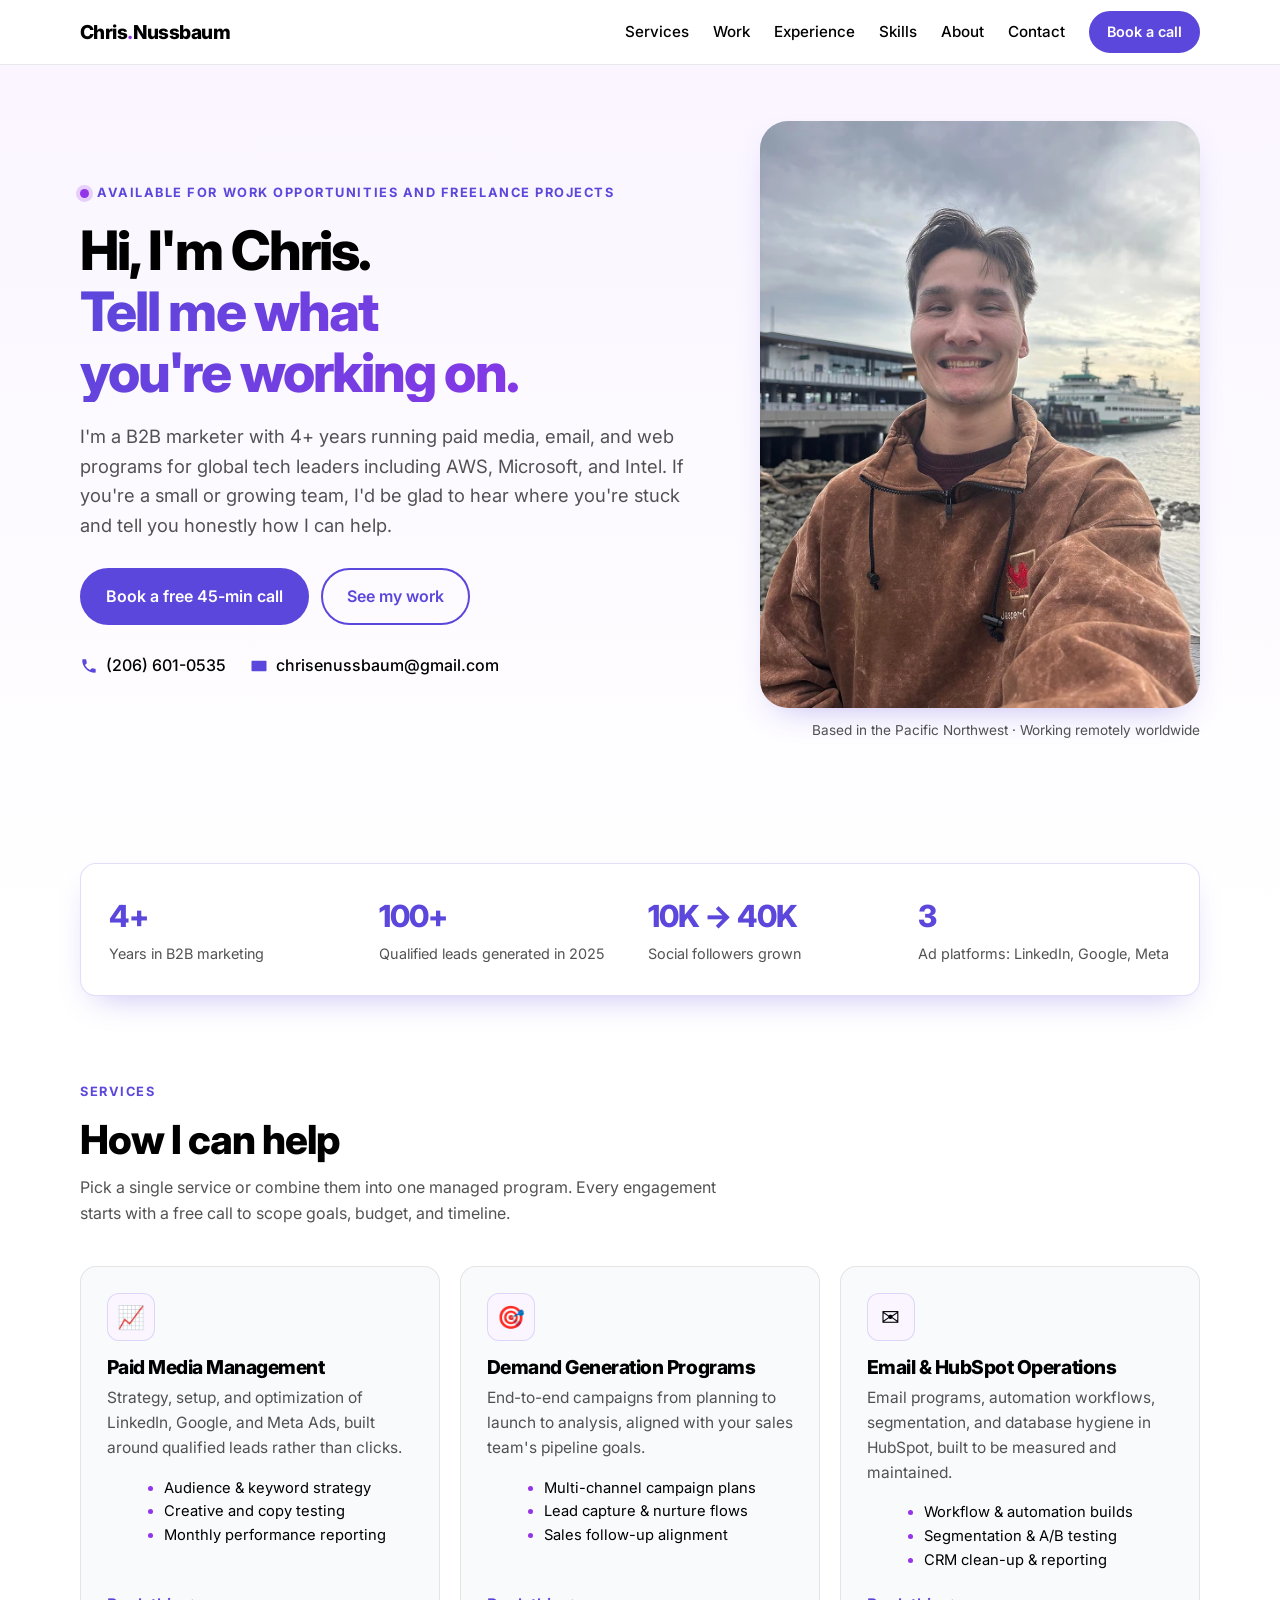
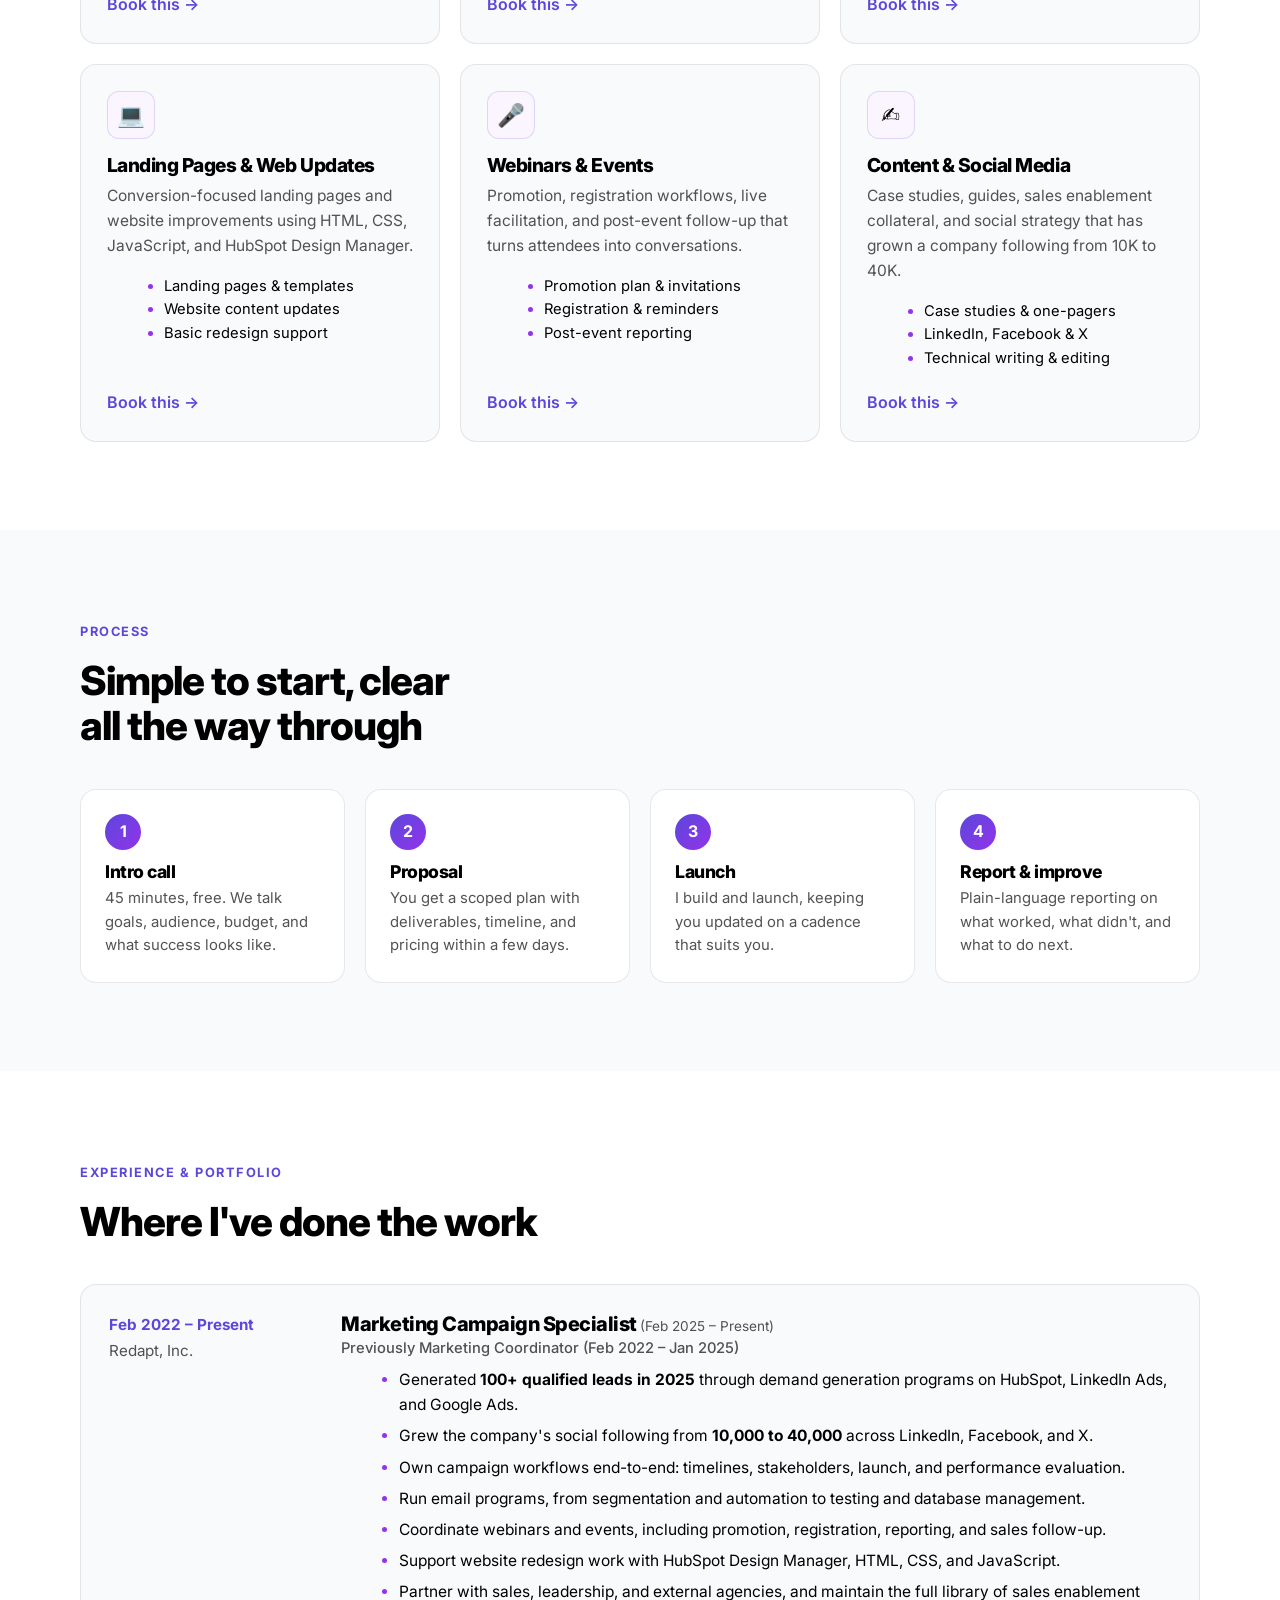
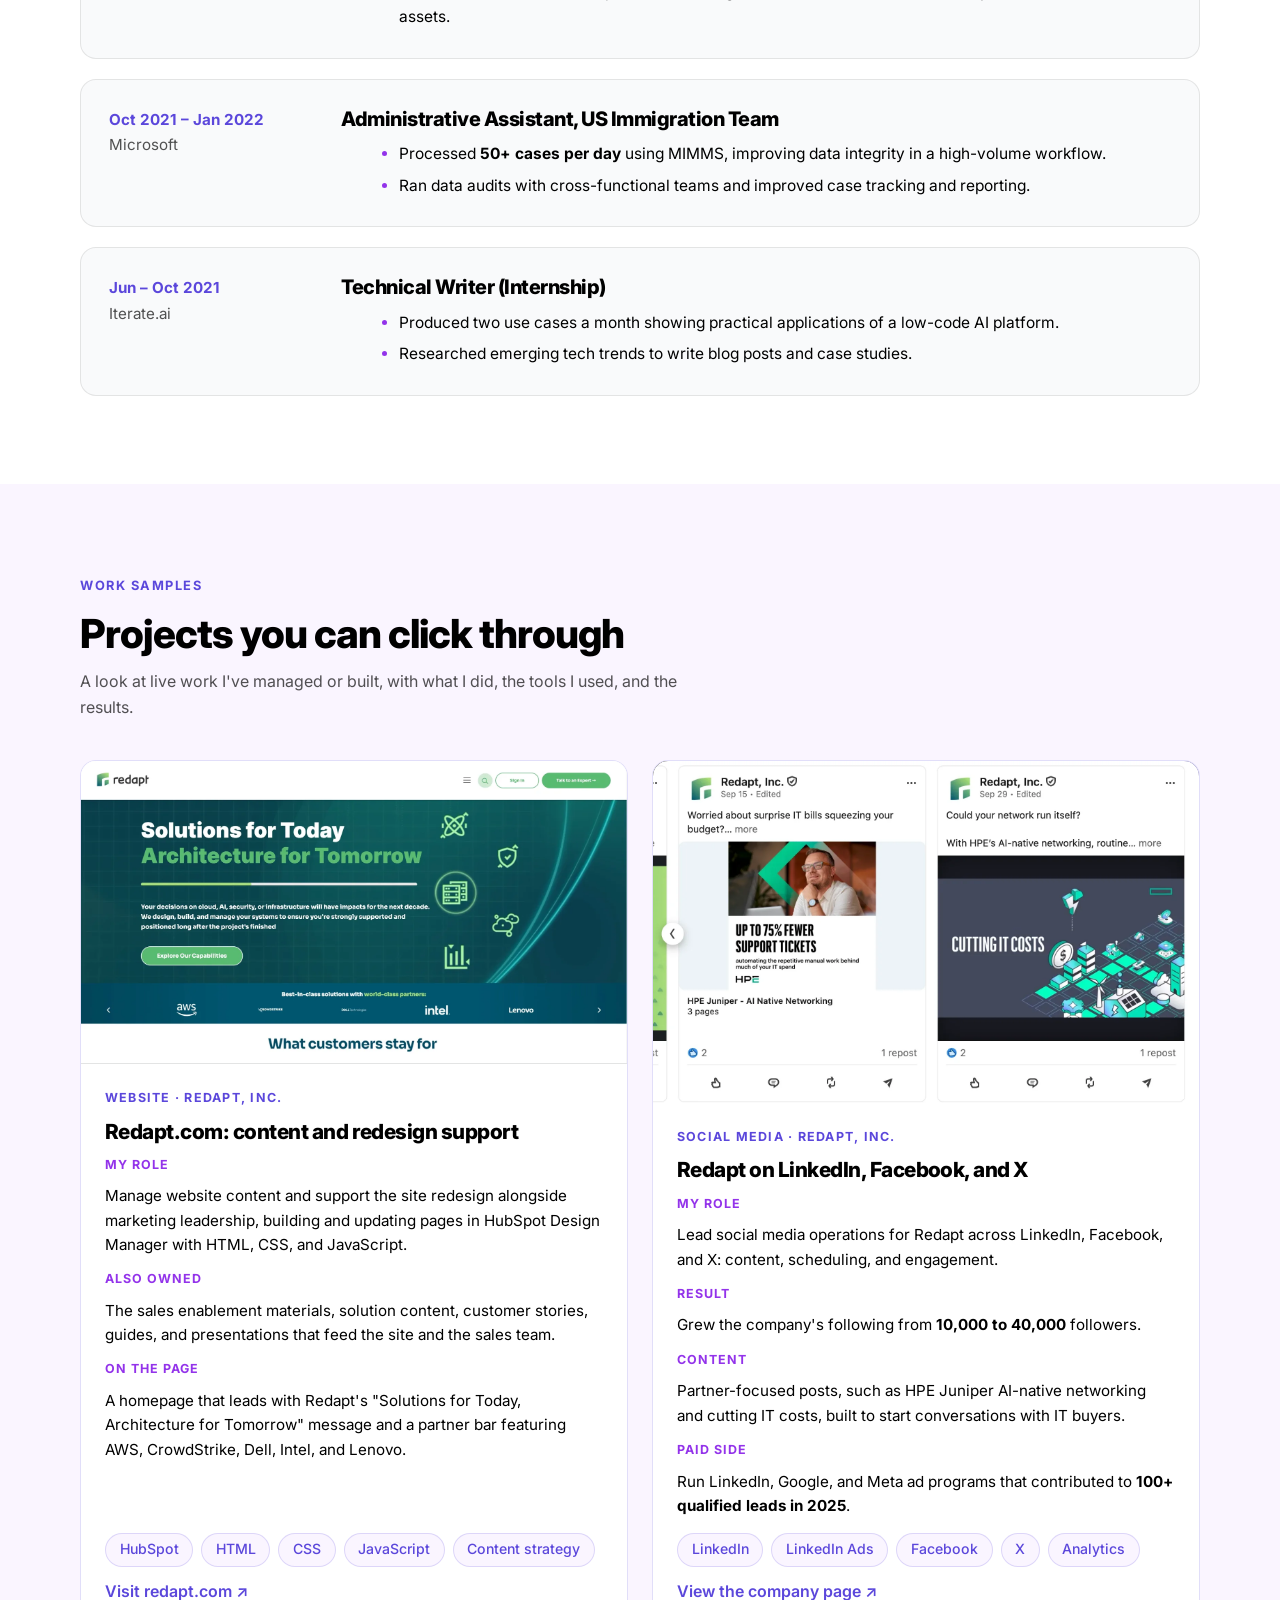
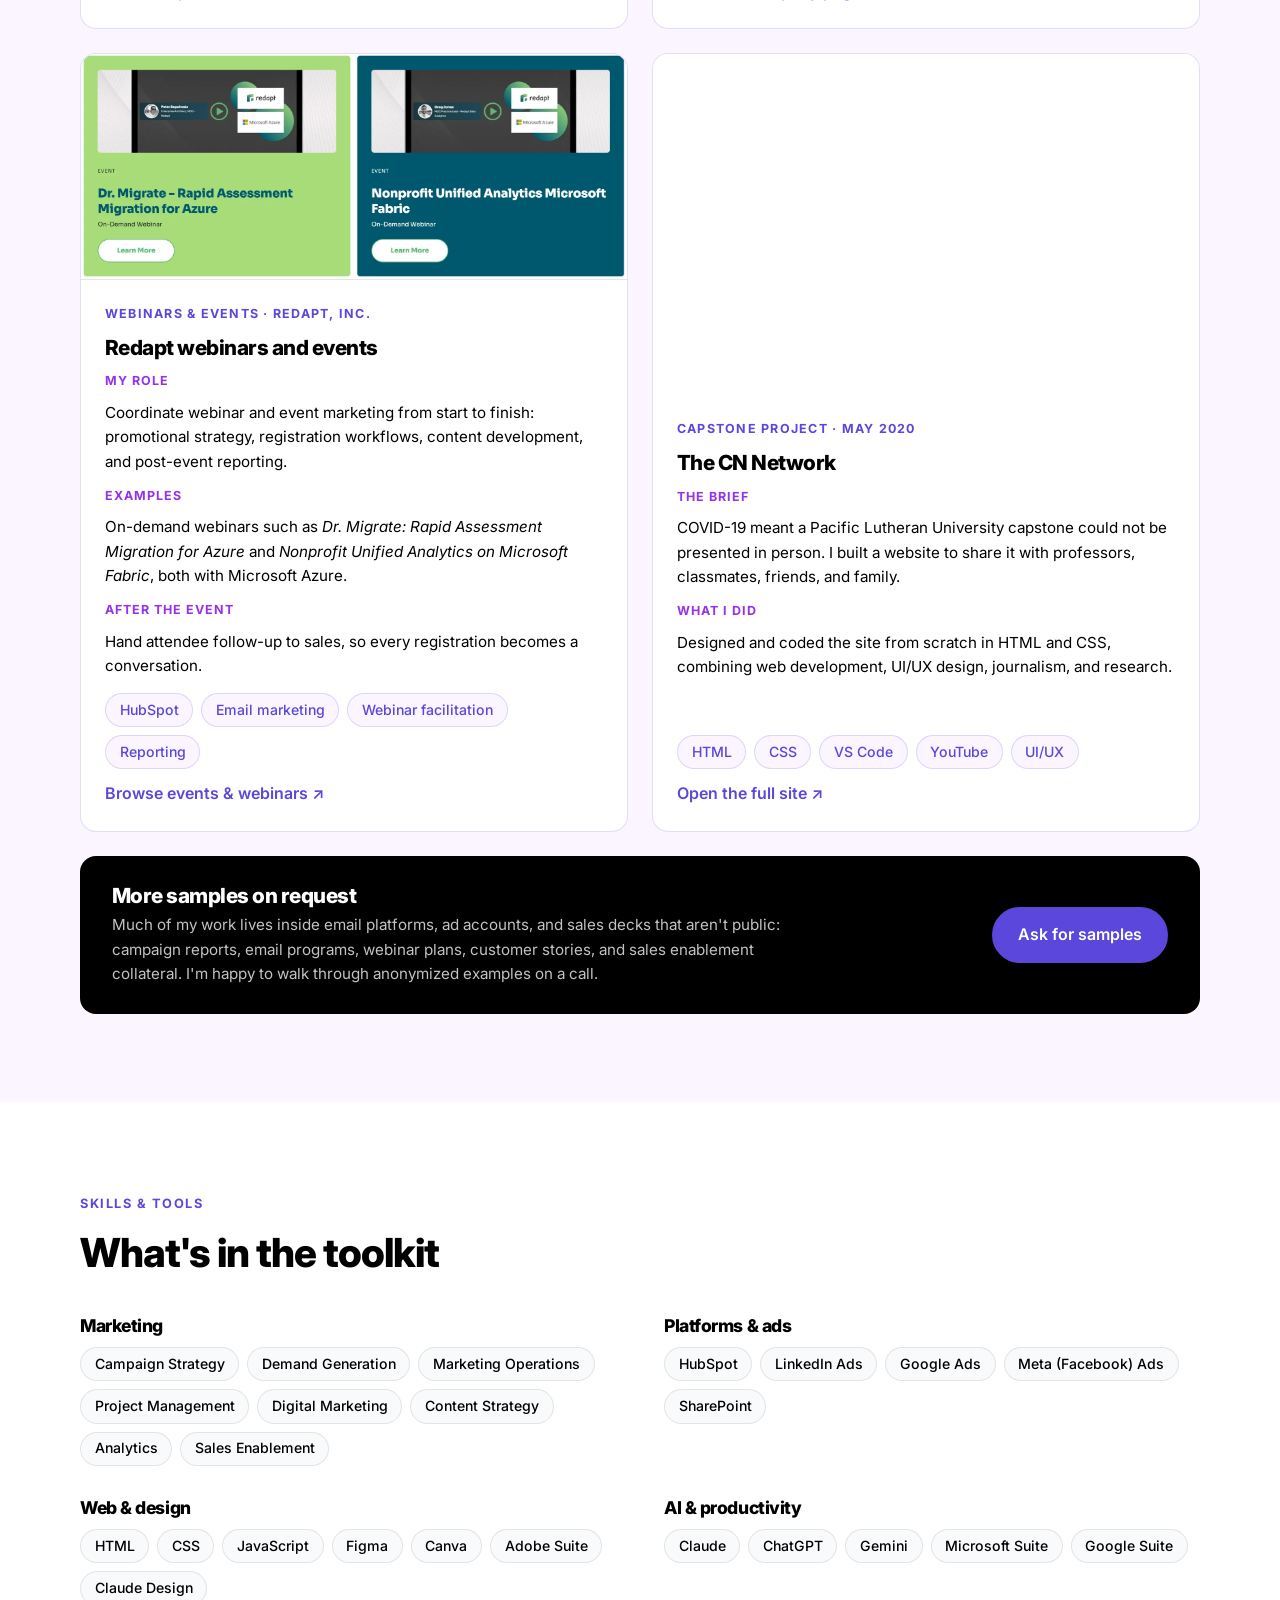
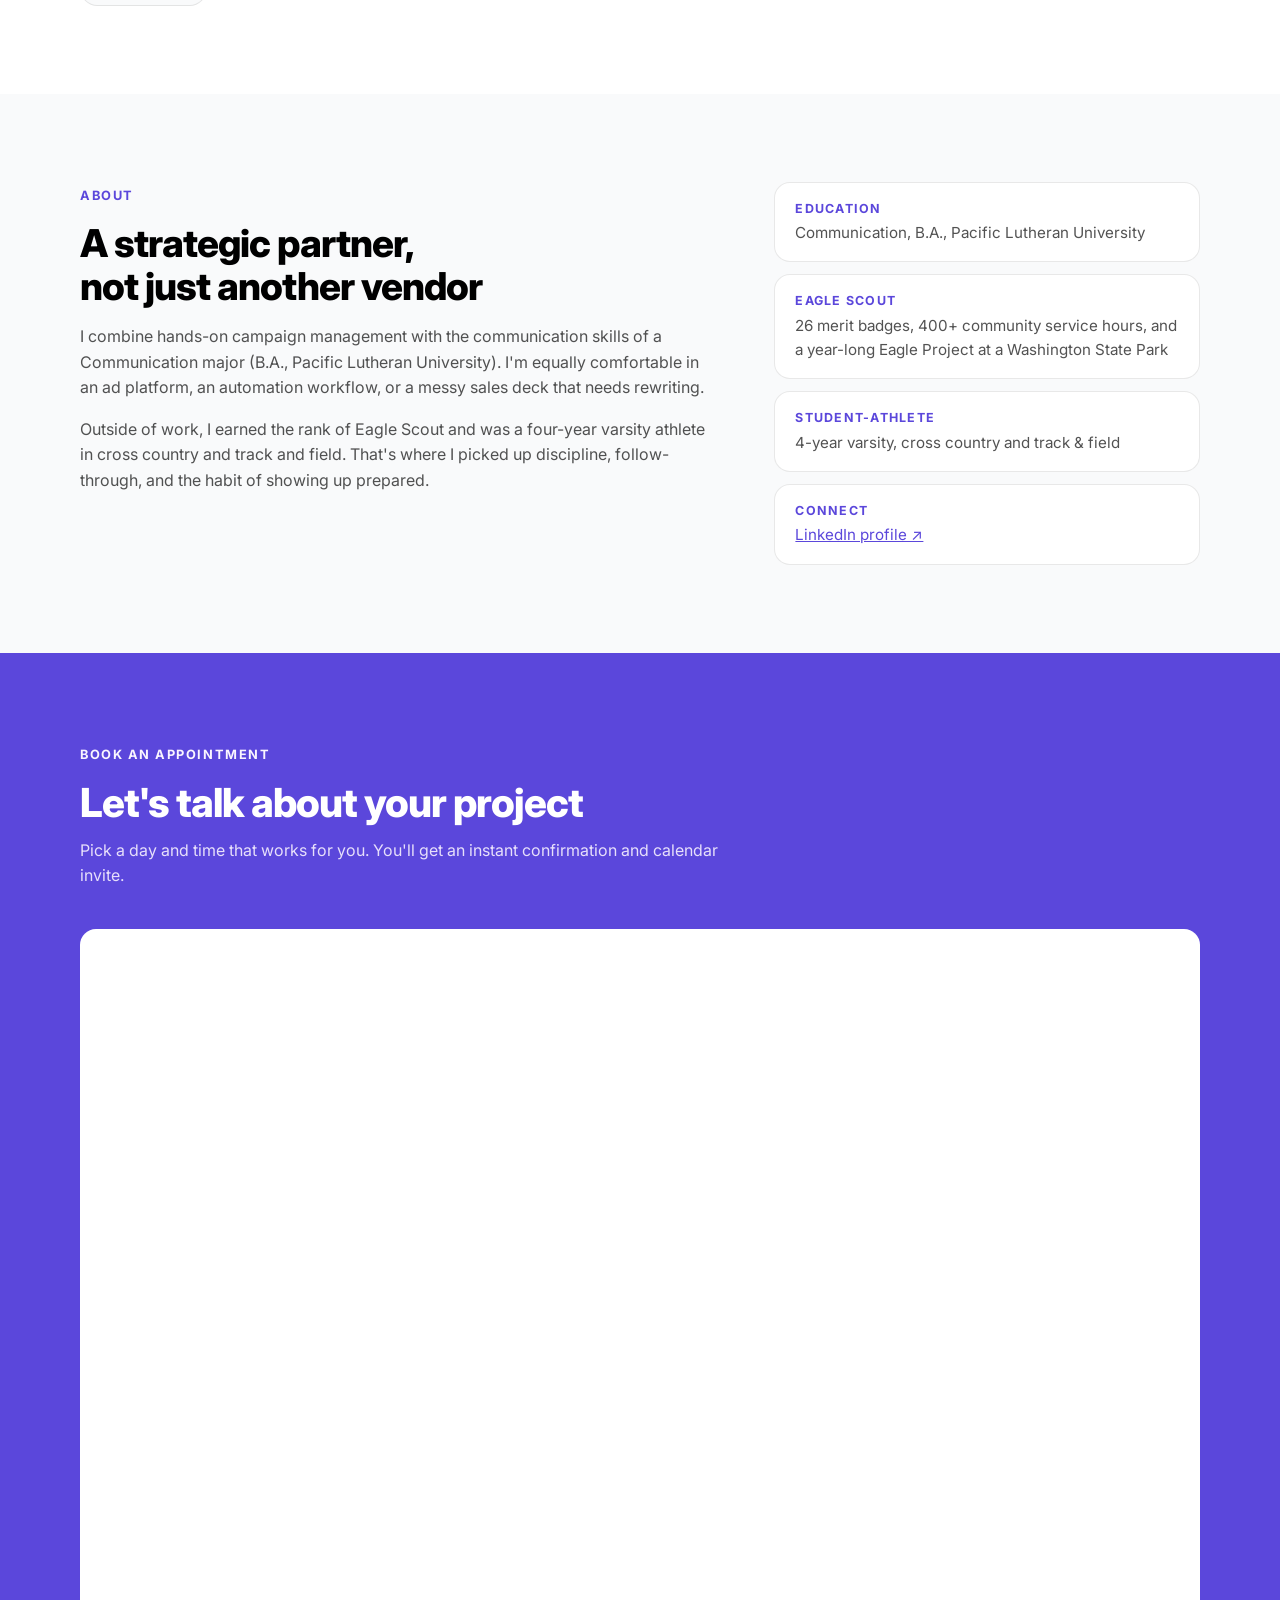
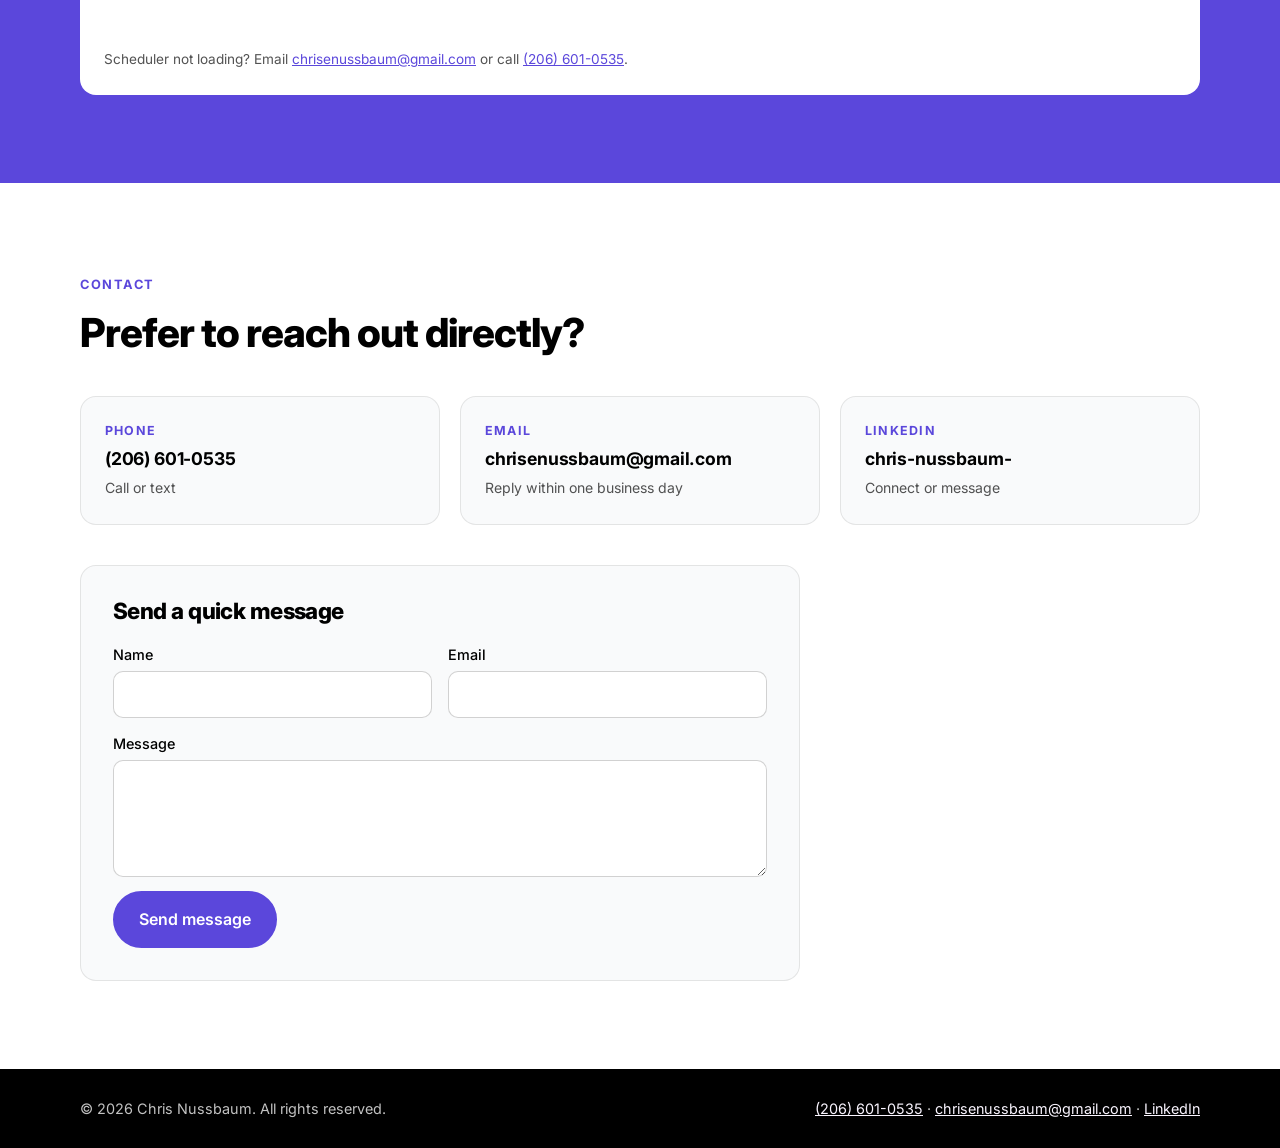
==== index.html @ bea828ec "Shorten page title to Chris Nussbaum Co-Authored-By: Claude Sonnet 5.5 <noreply@anthropic.com> Claud" ====
<!doctype html>
<html lang="en">
<head>
  <meta charset="utf-8">
  <meta name="viewport" content="width=device-width, initial-scale=1">
  <title>Chris Nussbaum</title>
  <meta name="description" content="Freelance B2B marketing specialist: paid media, demand generation, HubSpot, email, and web. 4+ years with AWS, Microsoft, and Intel programs. Book a free intro call.">
  <meta property="og:title" content="Chris Nussbaum">
  <meta property="og:description" content="Paid media, demand generation, HubSpot, email and web, from a marketer who has run it for global tech brands.">
  <meta property="og:image" content="assets/chris.webp">
  <meta name="theme-color" content="#5B47DB">
  <link rel="icon" href="favicon.ico" sizes="any">
  <link rel="icon" type="image/png" sizes="32x32" href="assets/favicon/favicon-32x32.png">
  <link rel="icon" type="image/png" sizes="16x16" href="assets/favicon/favicon-16x16.png">
  <link rel="apple-touch-icon" sizes="180x180" href="assets/favicon/apple-touch-icon.png">
  <link rel="manifest" href="assets/favicon/site.webmanifest">
  <link rel="preconnect" href="https://fonts.googleapis.com">
  <link rel="preconnect" href="https://fonts.gstatic.com" crossorigin>
  <link href="https://fonts.googleapis.com/css2?family=Inter:wght@400;500;600;700;800&display=swap" rel="stylesheet">
  <link rel="stylesheet" href="css/styles.css">
  <script type="application/ld+json">
  {
    "@context": "https://schema.org",
    "@type": "ProfessionalService",
    "name": "Chris Nussbaum, Freelance Marketing",
    "founder": {"@type": "Person", "name": "Chris Nussbaum", "alumniOf": "Pacific Lutheran University"},
    "email": "chrisenussbaum@gmail.com",
    "telephone": "+1-206-601-0535",
    "url": "https://www.chrisnussbaum.com/",
    "areaServed": "Worldwide (remote)"
  }
  </script>
</head>
<body>
  <a class="skip" href="#main">Skip to content</a>

  <header class="nav" id="top">
    <div class="wrap nav__inner">
      <a href="#top" class="brand" aria-label="Chris Nussbaum, home">Chris<span>.</span>Nussbaum</a>
      <button class="nav__toggle" aria-expanded="false" aria-controls="menu" aria-label="Toggle menu"><span></span><span></span></button>
      <nav id="menu" class="nav__links" aria-label="Primary">
        <a href="#services">Services</a>
        <a href="#samples">Work</a>
        <a href="#work">Experience</a>
        <a href="#skills">Skills</a>
        <a href="#about">About</a>
        <a href="#contact">Contact</a>
        <a href="#book" class="btn btn--small">Book a call</a>
      </nav>
    </div>
  </header>

  <main id="main">
    <!-- HERO -->
    <section class="hero">
      <div class="wrap hero__grid">
        <div class="hero__copy">
          <p class="eyebrow"><span class="dot"></span> Available for work opportunities and freelance projects</p>
          <h1>Hi, I'm Chris. <em>Tell me what you're working on.</em></h1>
          <p class="lead">I'm a B2B marketer with 4+ years running paid media, email, and web programs for global tech leaders including AWS, Microsoft, and Intel. If you're a small or growing team, I'd be glad to hear where you're stuck and tell you honestly how I can help.</p>
          <div class="hero__cta">
            <a href="#book" class="btn">Book a free 45-min call</a>
            <a href="#samples" class="btn btn--ghost">See my work</a>
          </div>
          <ul class="hero__contact">
            <li><a href="tel:+12066010535"><svg viewBox="0 0 24 24" aria-hidden="true"><path d="M6.6 10.8a15 15 0 0 0 6.6 6.6l2.2-2.2a1 1 0 0 1 1-.25 11 11 0 0 0 3.5.56 1 1 0 0 1 1 1V20a1 1 0 0 1-1 1A17 17 0 0 1 3 4a1 1 0 0 1 1-1h3.5a1 1 0 0 1 1 1c0 1.2.2 2.4.56 3.5a1 1 0 0 1-.25 1z"/></svg>(206) 601-0535</a></li>
            <li><a href="mailto:chrisenussbaum@gmail.com"><svg viewBox="0 0 24 24" aria-hidden="true"><path d="M3 5h18a1 1 0 0 1 1 1v12a1 1 0 0 1-1 1H3a1 1 0 0 1-1-1V6a1 1 0 0 1 1-1zm9 7.2L4.5 7v.1L12 12.4 19.5 7.1V7z"/></svg>chrisenussbaum@gmail.com</a></li>
          </ul>
        </div>
        <figure class="hero__photo">
          <img src="assets/chris.webp" width="500" height="667" alt="Chris Nussbaum smiling in a brown jacket, with a Puget Sound ferry behind him" fetchpriority="high">
          <figcaption>Based in the Pacific Northwest · Working remotely worldwide</figcaption>
        </figure>
      </div>

      <div class="wrap stats" aria-label="Highlights">
        <div><strong data-count="4" data-suffix="+">4+</strong><span>Years in B2B marketing</span></div>
        <div><strong data-count="100" data-suffix="+">100+</strong><span>Qualified leads generated in 2025</span></div>
        <div><strong>10K → 40K</strong><span>Social followers grown</span></div>
        <div><strong>3</strong><span>Ad platforms: LinkedIn, Google, Meta</span></div>
      </div>
    </section>

    <!-- SERVICES -->
    <section class="section" id="services">
      <div class="wrap">
        <header class="section__head">
          <p class="eyebrow">Services</p>
          <h2>How I can help</h2>
          <p>Pick a single service or combine them into one managed program. Every engagement starts with a free call to scope goals, budget, and timeline.</p>
        </header>
        <div class="cards">
          <article class="card">
            <div class="card__icon" aria-hidden="true">📈</div>
            <h3>Paid Media Management</h3>
            <p>Strategy, setup, and optimization of LinkedIn, Google, and Meta Ads, built around qualified leads rather than clicks.</p>
            <ul><li>Audience &amp; keyword strategy</li><li>Creative and copy testing</li><li>Monthly performance reporting</li></ul>
            <a href="#book" data-service="Paid Media Management" class="card__link">Book this →</a>
          </article>
          <article class="card">
            <div class="card__icon" aria-hidden="true">🎯</div>
            <h3>Demand Generation Programs</h3>
            <p>End-to-end campaigns from planning to launch to analysis, aligned with your sales team's pipeline goals.</p>
            <ul><li>Multi-channel campaign plans</li><li>Lead capture &amp; nurture flows</li><li>Sales follow-up alignment</li></ul>
            <a href="#book" data-service="Demand Generation Programs" class="card__link">Book this →</a>
          </article>
          <article class="card">
            <div class="card__icon" aria-hidden="true">✉️</div>
            <h3>Email &amp; HubSpot Operations</h3>
            <p>Email programs, automation workflows, segmentation, and database hygiene in HubSpot, built to be measured and maintained.</p>
            <ul><li>Workflow &amp; automation builds</li><li>Segmentation &amp; A/B testing</li><li>CRM clean-up &amp; reporting</li></ul>
            <a href="#book" data-service="Email & HubSpot Operations" class="card__link">Book this →</a>
          </article>
          <article class="card">
            <div class="card__icon" aria-hidden="true">💻</div>
            <h3>Landing Pages &amp; Web Updates</h3>
            <p>Conversion-focused landing pages and website improvements using HTML, CSS, JavaScript, and HubSpot Design Manager.</p>
            <ul><li>Landing pages &amp; templates</li><li>Website content updates</li><li>Basic redesign support</li></ul>
            <a href="#book" data-service="Landing Pages & Web Updates" class="card__link">Book this →</a>
          </article>
          <article class="card">
            <div class="card__icon" aria-hidden="true">🎤</div>
            <h3>Webinars &amp; Events</h3>
            <p>Promotion, registration workflows, live facilitation, and post-event follow-up that turns attendees into conversations.</p>
            <ul><li>Promotion plan &amp; invitations</li><li>Registration &amp; reminders</li><li>Post-event reporting</li></ul>
            <a href="#book" data-service="Webinars & Events" class="card__link">Book this →</a>
          </article>
          <article class="card">
            <div class="card__icon" aria-hidden="true">✍️</div>
            <h3>Content &amp; Social Media</h3>
            <p>Case studies, guides, sales enablement collateral, and social strategy that has grown a company following from 10K to 40K.</p>
            <ul><li>Case studies &amp; one-pagers</li><li>LinkedIn, Facebook &amp; X</li><li>Technical writing &amp; editing</li></ul>
            <a href="#book" data-service="Content & Social Media" class="card__link">Book this →</a>
          </article>
        </div>
      </div>
    </section>

    <!-- PROCESS -->
    <section class="section section--alt" id="process">
      <div class="wrap">
        <header class="section__head">
          <p class="eyebrow">Process</p>
          <h2>Simple to start, clear all the way through</h2>
        </header>
        <ol class="steps">
          <li><span>1</span><h3>Intro call</h3><p>45 minutes, free. We talk goals, audience, budget, and what success looks like.</p></li>
          <li><span>2</span><h3>Proposal</h3><p>You get a scoped plan with deliverables, timeline, and pricing within a few days.</p></li>
          <li><span>3</span><h3>Launch</h3><p>I build and launch, keeping you updated on a cadence that suits you.</p></li>
          <li><span>4</span><h3>Report &amp; improve</h3><p>Plain-language reporting on what worked, what didn't, and what to do next.</p></li>
        </ol>
      </div>
    </section>

    <!-- EXPERIENCE -->
    <section class="section" id="work">
      <div class="wrap">
        <header class="section__head">
          <p class="eyebrow">Experience &amp; portfolio</p>
          <h2>Where I've done the work</h2>
        </header>

        <div class="timeline">
          <article class="job">
            <div class="job__meta"><span>Feb 2022 – Present</span><small>Redapt, Inc.</small></div>
            <div class="job__body">
              <h3>Marketing Campaign Specialist <small>(Feb 2025 – Present)</small></h3>
              <h4>Previously Marketing Coordinator (Feb 2022 – Jan 2025)</h4>
              <ul>
                <li>Generated <b>100+ qualified leads in 2025</b> through demand generation programs on HubSpot, LinkedIn Ads, and Google Ads.</li>
                <li>Grew the company's social following from <b>10,000 to 40,000</b> across LinkedIn, Facebook, and X.</li>
                <li>Own campaign workflows end-to-end: timelines, stakeholders, launch, and performance evaluation.</li>
                <li>Run email programs, from segmentation and automation to testing and database management.</li>
                <li>Coordinate webinars and events, including promotion, registration, reporting, and sales follow-up.</li>
                <li>Support website redesign work with HubSpot Design Manager, HTML, CSS, and JavaScript.</li>
                <li>Partner with sales, leadership, and external agencies, and maintain the full library of sales enablement assets.</li>
              </ul>
            </div>
          </article>

          <article class="job">
            <div class="job__meta"><span>Oct 2021 – Jan 2022</span><small>Microsoft</small></div>
            <div class="job__body">
              <h3>Administrative Assistant, US Immigration Team</h3>
              <ul>
                <li>Processed <b>50+ cases per day</b> using MIMMS, improving data integrity in a high-volume workflow.</li>
                <li>Ran data audits with cross-functional teams and improved case tracking and reporting.</li>
              </ul>
            </div>
          </article>

          <article class="job">
            <div class="job__meta"><span>Jun – Oct 2021</span><small>Iterate.ai</small></div>
            <div class="job__body">
              <h3>Technical Writer (Internship)</h3>
              <ul>
                <li>Produced two use cases a month showing practical applications of a low-code AI platform.</li>
                <li>Researched emerging tech trends to write blog posts and case studies.</li>
              </ul>
            </div>
          </article>
        </div>

      </div>
    </section>

    <!-- WORK SAMPLES -->
    <section class="section section--tint" id="samples">
      <div class="wrap">
        <header class="section__head">
          <p class="eyebrow">Work samples</p>
          <h2>Projects you can click through</h2>
          <p>A look at live work I've managed or built, with what I did, the tools I used, and the results.</p>
        </header>

        <div class="samples">
          <article class="sample">
            <a class="sample__shot sample__shot--auto" href="https://www.redapt.com/" target="_blank" rel="noopener" aria-label="Open Redapt website">
              <img src="assets/work/redapt-website.webp" alt="Redapt.com home page: Solutions for Today, Architecture for Tomorrow, with partner logos including AWS, CrowdStrike, Dell, Intel, and Lenovo" loading="lazy" onerror="this.parentNode.classList.add('empty');this.remove()">
              <span class="sample__fallback" aria-hidden="true">redapt.com</span>
            </a>
            <div class="sample__body">
              <p class="sample__kind">Website · Redapt, Inc.</p>
              <h3>Redapt.com: content and redesign support</h3>
              <dl>
                <dt>My role</dt><dd>Manage website content and support the site redesign alongside marketing leadership, building and updating pages in HubSpot Design Manager with HTML, CSS, and JavaScript.</dd>
                <dt>Also owned</dt><dd>The sales enablement materials, solution content, customer stories, guides, and presentations that feed the site and the sales team.</dd>
                <dt>On the page</dt><dd>A homepage that leads with Redapt's "Solutions for Today, Architecture for Tomorrow" message and a partner bar featuring AWS, CrowdStrike, Dell, Intel, and Lenovo.</dd>
              </dl>
              <ul class="tags"><li>HubSpot</li><li>HTML</li><li>CSS</li><li>JavaScript</li><li>Content strategy</li></ul>
              <a class="sample__cta" href="https://www.redapt.com/" target="_blank" rel="noopener">Visit redapt.com ↗</a>
            </div>
          </article>

          <article class="sample">
            <a class="sample__shot" href="https://www.linkedin.com/company/redapt-inc" target="_blank" rel="noopener" aria-label="Open Redapt on LinkedIn">
              <img src="assets/work/redapt-linkedin.webp" alt="Recent Redapt LinkedIn posts about HPE Juniper AI-native networking and cutting IT costs" loading="lazy" onerror="this.parentNode.classList.add('empty');this.remove()">
              <span class="sample__fallback" aria-hidden="true">LinkedIn</span>
            </a>
            <div class="sample__body">
              <p class="sample__kind">Social media · Redapt, Inc.</p>
              <h3>Redapt on LinkedIn, Facebook, and X</h3>
              <dl>
                <dt>My role</dt><dd>Lead social media operations for Redapt across LinkedIn, Facebook, and X: content, scheduling, and engagement.</dd>
                <dt>Result</dt><dd>Grew the company's following from <b>10,000 to 40,000</b> followers.</dd>
                <dt>Content</dt><dd>Partner-focused posts, such as HPE Juniper AI-native networking and cutting IT costs, built to start conversations with IT buyers.</dd>
                <dt>Paid side</dt><dd>Run LinkedIn, Google, and Meta ad programs that contributed to <b>100+ qualified leads in 2025</b>.</dd>
              </dl>
              <ul class="tags"><li>LinkedIn</li><li>LinkedIn Ads</li><li>Facebook</li><li>X</li><li>Analytics</li></ul>
              <a class="sample__cta" href="https://www.linkedin.com/company/redapt-inc" target="_blank" rel="noopener">View the company page ↗</a>
            </div>
          </article>

          <article class="sample">
            <a class="sample__shot sample__shot--auto" href="https://www.redapt.com/events" target="_blank" rel="noopener" aria-label="Open Redapt events and webinars">
              <img src="assets/work/redapt-events.webp" alt="Redapt on-demand webinars: Dr. Migrate Rapid Assessment Migration for Azure, and Nonprofit Unified Analytics Microsoft Fabric" loading="lazy" onerror="this.parentNode.classList.add('empty');this.remove()">
              <span class="sample__fallback" aria-hidden="true">Events &amp; webinars</span>
            </a>
            <div class="sample__body">
              <p class="sample__kind">Webinars &amp; events · Redapt, Inc.</p>
              <h3>Redapt webinars and events</h3>
              <dl>
                <dt>My role</dt><dd>Coordinate webinar and event marketing from start to finish: promotional strategy, registration workflows, content development, and post-event reporting.</dd>
                <dt>Examples</dt><dd>On-demand webinars such as <i>Dr. Migrate: Rapid Assessment Migration for Azure</i> and <i>Nonprofit Unified Analytics on Microsoft Fabric</i>, both with Microsoft Azure.</dd>
                <dt>After the event</dt><dd>Hand attendee follow-up to sales, so every registration becomes a conversation.</dd>
              </dl>
              <ul class="tags"><li>HubSpot</li><li>Email marketing</li><li>Webinar facilitation</li><li>Reporting</li></ul>
              <a class="sample__cta" href="https://www.redapt.com/events" target="_blank" rel="noopener">Browse events &amp; webinars ↗</a>
            </div>
          </article>

          <article class="sample">
            <div class="sample__shot sample__shot--live">
              <iframe src="https://nussbace.github.io/chrisnussbaum-thecnnetwork/" title="Live preview of The CN Network" loading="lazy" referrerpolicy="no-referrer" sandbox="allow-scripts allow-same-origin allow-popups"></iframe>
            </div>
            <div class="sample__body">
              <p class="sample__kind">Capstone project · May 2020</p>
              <h3>The CN Network</h3>
              <dl>
                <dt>The brief</dt><dd>COVID-19 meant a Pacific Lutheran University capstone could not be presented in person. I built a website to share it with professors, classmates, friends, and family.</dd>
                <dt>What I did</dt><dd>Designed and coded the site from scratch in HTML and CSS, combining web development, UI/UX design, journalism, and research.</dd>
              </dl>
              <ul class="tags"><li>HTML</li><li>CSS</li><li>VS Code</li><li>YouTube</li><li>UI/UX</li></ul>
              <a class="sample__cta" href="https://nussbace.github.io/chrisnussbaum-thecnnetwork/" target="_blank" rel="noopener">Open the full site ↗</a>
            </div>
          </article>
        </div>

        <aside class="more">
          <div>
            <h3>More samples on request</h3>
            <p>Much of my work lives inside email platforms, ad accounts, and sales decks that aren't public: campaign reports, email programs, webinar plans, customer stories, and sales enablement collateral. I'm happy to walk through anonymized examples on a call.</p>
          </div>
          <a class="btn" href="#book">Ask for samples</a>
        </aside>
      </div>
    </section>

    <!-- SKILLS -->
    <section class="section" id="skills">
      <div class="wrap">
        <header class="section__head">
          <p class="eyebrow">Skills &amp; tools</p>
          <h2>What's in the toolkit</h2>
        </header>
        <div class="skills">
          <div>
            <h3>Marketing</h3>
            <ul class="tags">
              <li>Campaign Strategy</li><li>Demand Generation</li><li>Marketing Operations</li><li>Project Management</li><li>Digital Marketing</li><li>Content Strategy</li><li>Analytics</li><li>Sales Enablement</li>
            </ul>
          </div>
          <div>
            <h3>Platforms &amp; ads</h3>
            <ul class="tags">
              <li>HubSpot</li><li>LinkedIn Ads</li><li>Google Ads</li><li>Meta (Facebook) Ads</li><li>SharePoint</li>
            </ul>
          </div>
          <div>
            <h3>Web &amp; design</h3>
            <ul class="tags">
              <li>HTML</li><li>CSS</li><li>JavaScript</li><li>Figma</li><li>Canva</li><li>Adobe Suite</li><li>Claude Design</li>
            </ul>
          </div>
          <div>
            <h3>AI &amp; productivity</h3>
            <ul class="tags">
              <li>Claude</li><li>ChatGPT</li><li>Gemini</li><li>Microsoft Suite</li><li>Google Suite</li>
            </ul>
          </div>
        </div>
      </div>
    </section>

    <!-- ABOUT -->
    <section class="section section--alt" id="about">
      <div class="wrap about">
        <div>
          <p class="eyebrow">About</p>
          <h2>A strategic partner, not just another vendor</h2>
          <p>I combine hands-on campaign management with the communication skills of a Communication major (B.A., Pacific Lutheran University). I'm equally comfortable in an ad platform, an automation workflow, or a messy sales deck that needs rewriting.</p>
          <p>Outside of work, I earned the rank of Eagle Scout and was a four-year varsity athlete in cross country and track and field. That's where I picked up discipline, follow-through, and the habit of showing up prepared.</p>
        </div>
        <ul class="facts">
          <li><b>Education</b>Communication, B.A., Pacific Lutheran University</li>
          <li><b>Eagle Scout</b>26 merit badges, 400+ community service hours, and a year-long Eagle Project at a Washington State Park</li>
          <li><b>Student-athlete</b>4-year varsity, cross country and track &amp; field</li>
          <li><b>Connect</b><a href="https://www.linkedin.com/in/chris-nussbaum-/" target="_blank" rel="noopener">LinkedIn profile ↗</a></li>
        </ul>
      </div>
    </section>

    <!-- BOOKING -->
    <section class="section section--primary" id="book">
      <div class="wrap">
        <header class="section__head">
          <p class="eyebrow">Book an appointment</p>
          <h2>Let's talk about your project</h2>
          <p id="bookIntro">Pick a day and time for a free 45-minute intro call. I'll confirm by email, usually within one business day. Times shown in Pacific Time.</p>
        </header>

        <div id="calendlyWrap" class="calendly" hidden>
          <div id="calendlyEmbed" class="calendly__embed" aria-label="Schedule a call"></div>
          <p class="hint">Scheduler not loading? Email <a href="mailto:chrisenussbaum@gmail.com">chrisenussbaum@gmail.com</a> or call <a href="tel:+12066010535">(206) 601-0535</a>.</p>
        </div>

        <form id="bookingForm" class="booking" novalidate>
          <div class="booking__pick">
            <fieldset>
              <legend>1. Choose a date</legend>
              <div class="dates" id="dates" role="radiogroup" aria-label="Available dates"></div>
            </fieldset>
            <fieldset>
              <legend>2. Choose a time (PT)</legend>
              <div class="times" id="times" role="radiogroup" aria-label="Available times"></div>
              <p class="hint" id="timeHint">Select a date to see times.</p>
            </fieldset>
          </div>

          <div class="booking__details">
            <fieldset>
              <legend>3. Your details</legend>
              <label>Name <input name="name" autocomplete="name" required></label>
              <label>Email <input name="email" type="email" autocomplete="email" required></label>
              <label>Phone <span class="opt">(optional)</span> <input name="phone" type="tel" autocomplete="tel"></label>
              <label>Service
                <select name="service" id="serviceSelect">
                  <option>Not sure yet</option>
                  <option>Paid Media Management</option>
                  <option>Demand Generation Programs</option>
                  <option>Email &amp; HubSpot Operations</option>
                  <option>Landing Pages &amp; Web Updates</option>
                  <option>Webinars &amp; Events</option>
                  <option>Content &amp; Social Media</option>
                </select>
              </label>
              <label>How should I reach you?
                <select name="method"><option>Video call</option><option>Phone call</option></select>
              </label>
              <label>Tell me about your project <span class="opt">(optional)</span>
                <textarea name="notes" rows="3" placeholder="Goals, timeline, budget range…"></textarea>
              </label>
              <p class="error" id="formError" role="alert" hidden></p>
              <button type="submit" class="btn btn--light">Request this appointment</button>
              <p class="hint">This opens a pre-filled email to me. Nothing is booked until I confirm.</p>
            </fieldset>
          </div>
        </form>

        <div class="confirm" id="confirm" hidden tabindex="-1">
          <h3>Almost done: send the email</h3>
          <p id="confirmText"></p>
          <div class="confirm__actions">
            <a class="btn btn--light" id="mailLink" href="#">Open email draft</a>
            <button class="btn btn--ghost-light" type="button" id="icsBtn">Add to my calendar (.ics)</button>
            <button class="btn btn--ghost-light" type="button" id="againBtn">Change details</button>
          </div>
          <p class="hint">Email app didn't open? Send your request to <a href="mailto:chrisenussbaum@gmail.com">chrisenussbaum@gmail.com</a> or text/call <a href="tel:+12066010535">(206) 601-0535</a>.</p>
        </div>
      </div>
    </section>

    <!-- CONTACT -->
    <section class="section" id="contact">
      <div class="wrap">
        <header class="section__head">
          <p class="eyebrow">Contact</p>
          <h2>Prefer to reach out directly?</h2>
        </header>
        <div class="contact">
          <a class="contact__card" href="tel:+12066010535">
            <span class="contact__label">Phone</span><strong>(206) 601-0535</strong><span>Call or text</span>
          </a>
          <a class="contact__card" href="mailto:chrisenussbaum@gmail.com">
            <span class="contact__label">Email</span><strong>chrisenussbaum@gmail.com</strong><span>Reply within one business day</span>
          </a>
          <a class="contact__card" href="https://www.linkedin.com/in/chris-nussbaum-/" target="_blank" rel="noopener">
            <span class="contact__label">LinkedIn</span><strong>chris-nussbaum-</strong><span>Connect or message</span>
          </a>
        </div>

        <form id="contactForm" class="quick" novalidate>
          <h3>Send a quick message</h3>
          <div class="quick__row">
            <label>Name <input name="name" autocomplete="name" required></label>
            <label>Email <input name="email" type="email" autocomplete="email" required></label>
          </div>
          <label>Message <textarea name="message" rows="4" required></textarea></label>
          <p class="error" id="contactError" role="alert" hidden></p>
          <button class="btn" type="submit">Send message</button>
        </form>
      </div>
    </section>
  </main>

  <footer class="footer">
    <div class="wrap footer__inner">
      <p>© <span id="year">2026</span> Chris Nussbaum. All rights reserved.</p>
      <p><a href="tel:+12066010535">(206) 601-0535</a> · <a href="mailto:chrisenussbaum@gmail.com">chrisenussbaum@gmail.com</a> · <a href="https://www.linkedin.com/in/chris-nussbaum-/" target="_blank" rel="noopener">LinkedIn</a></p>
    </div>
  </footer>

  <script src="js/main.js"></script>
</body>
</html>
---- css/styles.css ----
:root{
  /* palette */
  --white:#FFFFFF; --primary:#5B47DB; --lavender:#FAF5FF; --purple:#9333EA; --black:#000000; --gray:#F9FAFB;
  /* roles */
  --bg:var(--white); --bg-alt:var(--gray); --ink:var(--black); --muted:rgba(0,0,0,.68);
  --line:rgba(0,0,0,.09); --line-tint:rgba(91,71,219,.18);
  --accent:var(--primary); --accent-2:var(--purple); --card:var(--white);
  --radius:16px; --shadow:0 14px 34px -16px rgba(91,71,219,.4);
  --grad:linear-gradient(135deg,var(--primary),var(--purple));
}
*{box-sizing:border-box;margin:0}
[hidden]{display:none!important}
html{scroll-behavior:smooth;scroll-padding-top:76px}
body{font-family:Inter,system-ui,sans-serif;background:var(--bg);color:var(--ink);line-height:1.6;-webkit-font-smoothing:antialiased}
img{max-width:100%;display:block}
a{color:var(--accent)}
a:hover{color:var(--accent-2)}
h1,h2,h3,h4{text-wrap:balance;font-family:Inter,system-ui,sans-serif;font-weight:800;line-height:1.12;letter-spacing:-.025em;color:inherit}
.wrap{width:min(1120px,100% - 32px);margin-inline:auto}
.skip{position:absolute;left:-999px;background:#fff;padding:8px 12px;z-index:100}
.skip:focus{left:8px;top:8px}
:focus-visible{outline:3px solid var(--accent);outline-offset:2px}
.section--primary :focus-visible,.more :focus-visible,.footer :focus-visible{outline-color:#fff}

/* buttons */
.btn{display:inline-block;background:var(--accent);color:#fff;text-decoration:none;padding:.85rem 1.5rem;border-radius:999px;border:2px solid var(--accent);cursor:pointer;font:inherit;font-weight:600;transition:.2s}
.btn:hover{background:var(--accent-2);border-color:var(--accent-2);color:#fff}
.btn--small{padding:.45rem 1rem;font-size:.9rem}
.btn--ghost{background:transparent;color:var(--accent)}
.btn--ghost:hover{background:var(--accent);border-color:var(--accent);color:#fff}
.btn--light{background:#fff;color:var(--accent);border-color:#fff}
.btn--light:hover{background:var(--lavender);border-color:var(--lavender);color:var(--accent-2)}
.btn--ghost-light{background:transparent;color:#fff;border-color:rgba(255,255,255,.6)}
.btn--ghost-light:hover{background:rgba(255,255,255,.14);border-color:#fff;color:#fff}

/* nav */
.nav{position:sticky;top:0;z-index:50;background:rgba(255,255,255,.88);backdrop-filter:blur(10px);border-bottom:1px solid var(--line)}
.nav__inner{display:flex;align-items:center;justify-content:space-between;height:64px}
.brand{font-weight:800;font-size:1.2rem;letter-spacing:-.03em;color:var(--ink);text-decoration:none}
.brand:hover{color:var(--ink)}
.brand span{color:var(--accent-2)}
.nav__links{display:flex;align-items:center;gap:1.5rem}
.nav__links a:not(.btn){color:var(--ink);text-decoration:none;font-weight:500;font-size:.95rem}
.nav__links a:not(.btn):hover{color:var(--accent)}
.nav__toggle{display:none;background:none;border:0;width:44px;height:44px;cursor:pointer;position:relative}
.nav__toggle span{position:absolute;left:10px;right:10px;height:2px;background:var(--ink);transition:.2s}
.nav__toggle span:first-child{top:16px}.nav__toggle span:last-child{top:26px}
.nav__toggle[aria-expanded=true] span:first-child{top:21px;transform:rotate(45deg)}
.nav__toggle[aria-expanded=true] span:last-child{top:21px;transform:rotate(-45deg)}

/* hero */
.hero{padding:56px 0 0;background:linear-gradient(180deg,var(--lavender) 0%,var(--white) 100%)}
.hero__grid{display:grid;grid-template-columns:1.15fr .85fr;gap:56px;align-items:center}
.eyebrow{display:inline-flex;align-items:center;gap:.5rem;font-size:.8rem;font-weight:700;letter-spacing:.12em;text-transform:uppercase;color:var(--accent);margin-bottom:1rem}
.dot{flex-shrink:0;width:9px;height:9px;border-radius:50%;background:var(--accent-2);box-shadow:0 0 0 4px rgba(147,51,234,.2)}
.hero h1{font-size:clamp(2.2rem,4.6vw,3.4rem);letter-spacing:-.035em}
.hero h1 em{display:block;font-style:normal;color:var(--accent);background:var(--grad);-webkit-background-clip:text;background-clip:text;-webkit-text-fill-color:transparent}
.lead{font-size:1.15rem;color:var(--muted);margin:1.25rem 0 1.75rem;max-width:34em}
.hero__cta{display:flex;flex-wrap:wrap;gap:.75rem}
.hero__contact{list-style:none;padding:0;margin-top:1.75rem;display:flex;flex-wrap:wrap;gap:.5rem 1.5rem}
.hero__contact a{display:inline-flex;align-items:center;gap:.5rem;color:var(--ink);text-decoration:none;font-weight:500}
.hero__contact a:hover{color:var(--accent)}
.hero__contact svg{width:18px;height:18px;fill:var(--accent)}
.hero__photo{position:relative;isolation:isolate}
.hero__photo img{height:auto;border-radius:28px;box-shadow:var(--shadow);aspect-ratio:3/4;object-fit:cover;width:100%;max-width:440px;margin-left:auto}
.hero__photo::before{content:"";position:absolute;inset:18px -14px -14px 18px;max-width:440px;margin-left:auto;border-radius:28px;background:var(--grad);opacity:.9;z-index:-1;left:auto;right:0}
.hero__photo figcaption{font-size:.85rem;color:var(--muted);text-align:right;max-width:440px;margin:.75rem 0 0 auto}
.stats{display:grid;grid-template-columns:repeat(4,1fr);gap:1rem;margin-top:56px;padding:28px;background:var(--card);border:1px solid var(--line-tint);border-radius:var(--radius);box-shadow:var(--shadow);transform:translateY(50%);position:relative;z-index:2}
.stats strong{display:block;font-size:1.9rem;font-weight:800;letter-spacing:-.03em;color:var(--accent)}
.stats span{font-size:.9rem;color:var(--muted)}
.hero{padding-bottom:0;margin-bottom:60px}

/* sections */
.section{padding:88px 0}
.section--alt{background:var(--gray)}
.section--tint{background:var(--lavender)}
.section--primary{background:var(--primary);color:#fff}
.section--primary .eyebrow{color:var(--lavender)}
.section__head{max-width:640px;margin-bottom:2.5rem}
.section__head h2{font-size:clamp(1.8rem,3.5vw,2.5rem);margin-bottom:.75rem}
.section__head p:not(.eyebrow){color:var(--muted)}
.section--primary .section__head p:not(.eyebrow){color:rgba(250,245,255,.88)}

/* cards */
.cards{display:grid;grid-template-columns:repeat(3,1fr);gap:1.25rem}
.card{background:var(--gray);border:1px solid var(--line);border-radius:var(--radius);padding:1.6rem;display:flex;flex-direction:column;transition:.2s}
.card:hover{transform:translateY(-4px);box-shadow:var(--shadow);background:var(--white);border-color:var(--line-tint)}
.card__icon{display:grid;place-items:center;width:48px;height:48px;border-radius:12px;background:var(--lavender);border:1px solid var(--line-tint);font-size:1.4rem;margin-bottom:1rem}
.card h3{font-size:1.2rem;margin-bottom:.5rem}
.card p{color:var(--muted);font-size:.97rem}
.card ul{margin:1rem 0 1.25rem 1.1rem;font-size:.92rem;color:var(--ink);flex:1}
.card li::marker{color:var(--accent-2)}
.card__link{font-weight:600;text-decoration:none}
.card__link:hover{text-decoration:underline}

/* steps */
.steps{list-style:none;padding:0;display:grid;grid-template-columns:repeat(4,1fr);gap:1.25rem}
.steps li{background:var(--card);border-radius:var(--radius);padding:1.5rem;border:1px solid var(--line)}
.steps span{display:grid;place-items:center;width:36px;height:36px;border-radius:50%;background:var(--grad);color:#fff;font-weight:700;margin-bottom:.75rem}
.steps h3{font-size:1.1rem;margin-bottom:.35rem}
.steps p{font-size:.93rem;color:var(--muted)}

/* timeline */
.timeline{display:grid;gap:1.25rem}
.job{display:grid;grid-template-columns:200px 1fr;gap:2rem;background:var(--gray);border:1px solid var(--line);border-radius:var(--radius);padding:1.75rem}
.job__meta span{display:block;font-weight:700;color:var(--accent);font-size:.95rem}
.job__meta small{color:var(--muted);font-size:.95rem}
.job h3{font-size:1.25rem}
.job h3 small{font-size:.85rem;color:var(--muted);font-weight:400;letter-spacing:0}
.job h4{font-size:.92rem;font-weight:500;letter-spacing:0;color:var(--muted);margin:.25rem 0 .75rem}
.job ul{margin:.75rem 0 0 1.1rem;display:grid;gap:.4rem;font-size:.97rem}
.job li::marker{color:var(--accent-2)}
.subhead{font-size:1.4rem;margin:2.5rem 0 1rem}

/* work samples */
.samples{display:grid;grid-template-columns:repeat(2,1fr);gap:1.5rem}
.sample{background:var(--card);border:1px solid var(--line-tint);border-radius:var(--radius);overflow:hidden;display:flex;flex-direction:column}
.sample--wide{grid-column:1/-1;display:grid;grid-template-columns:1.2fr 1fr}
.sample__shot{display:block;position:relative;aspect-ratio:16/10;background:linear-gradient(135deg,var(--black),var(--primary));overflow:hidden}
.sample__shot img{width:100%;height:100%;object-fit:cover;object-position:top;position:absolute;inset:0;transition:transform .4s}
.sample__shot:hover img{transform:scale(1.03)}
.sample__shot--auto{aspect-ratio:auto;display:flex;align-items:center;background:var(--gray);border-bottom:1px solid var(--line)}
.sample__shot--auto img{position:static;height:auto}
.sample__shot--auto.empty{aspect-ratio:16/10}
.sample__fallback{position:absolute;inset:0;display:none;place-items:center;font-weight:800;letter-spacing:-.02em;font-size:1.6rem;color:#fff}
.sample__shot.empty .sample__fallback{display:grid}
.sample__shot--live{background:#fff}
.sample__shot--live iframe{position:absolute;inset:0;width:100%;height:100%;border:0}
.sample__body{padding:1.5rem;display:flex;flex-direction:column;gap:.75rem;flex:1}
.sample__kind{font-size:.78rem;text-transform:uppercase;letter-spacing:.1em;color:var(--accent);font-weight:700}
.sample h3{font-size:1.3rem}
.sample dl{display:grid;gap:.6rem;font-size:.95rem}
.sample dt{font-weight:700;font-size:.78rem;text-transform:uppercase;letter-spacing:.08em;color:var(--accent-2)}
.sample dd{margin:0 0 .15rem}
.sample .tags{margin-top:auto}
.sample .tags li{background:var(--lavender);color:var(--accent);border-color:var(--line-tint)}
.sample__cta{font-weight:600;text-decoration:none}
.sample__cta:hover{text-decoration:underline}
.more{margin-top:1.5rem;display:flex;justify-content:space-between;align-items:center;gap:2rem;background:var(--black);color:#fff;border-radius:var(--radius);padding:1.75rem 2rem}
.more h3{font-size:1.3rem;margin-bottom:.4rem}
.more p{color:rgba(255,255,255,.76);font-size:.95rem;max-width:46em}
.more .btn{flex-shrink:0}

/* skills */
.skills{display:grid;grid-template-columns:repeat(2,1fr);gap:2rem 3rem}
.skills h3{font-size:1.1rem;margin-bottom:.75rem}
.tags{list-style:none;padding:0;display:flex;flex-wrap:wrap;gap:.5rem}
.tags li{background:var(--gray);border:1px solid var(--line);border-radius:999px;padding:.3rem .85rem;font-size:.88rem;font-weight:500}

/* about */
.about{display:grid;grid-template-columns:1.2fr .8fr;gap:56px;align-items:start}
.about h2{font-size:clamp(1.8rem,3.5vw,2.4rem);margin-bottom:1rem}
.about p:not(.eyebrow){color:var(--muted);margin-bottom:1rem}
.facts{list-style:none;padding:0;display:grid;gap:.75rem}
.facts li{background:var(--card);border:1px solid var(--line);border-radius:var(--radius);padding:1rem 1.25rem;font-size:.95rem;color:var(--muted)}
.facts b{display:block;color:var(--accent);font-size:.78rem;text-transform:uppercase;letter-spacing:.1em;margin-bottom:.15rem}

/* booking (on the primary-color section) */
.booking{display:grid;grid-template-columns:1fr 1fr;gap:2.5rem;background:rgba(255,255,255,.1);border:1px solid rgba(255,255,255,.28);border-radius:var(--radius);padding:2rem}
fieldset{border:0;padding:0;min-width:0}
legend{font-weight:700;letter-spacing:-.01em;font-size:1.1rem;margin-bottom:.9rem;padding:0}
.booking__pick fieldset+fieldset{margin-top:1.75rem}
.dates{display:grid;grid-template-columns:repeat(auto-fill,minmax(82px,1fr));gap:.5rem}
.times{display:grid;grid-template-columns:repeat(auto-fill,minmax(98px,1fr));gap:.5rem}
.chip{position:relative}
.chip input{position:absolute;opacity:0;inset:0;cursor:pointer;width:100%;height:100%;margin:0}
.chip span{display:block;text-align:center;padding:.6rem .4rem;border-radius:10px;border:1px solid rgba(255,255,255,.5);font-size:.9rem;line-height:1.25;transition:.15s}
.chip span b{display:block;font-size:1.15rem}
.chip input:hover+span{border-color:#fff;background:rgba(255,255,255,.12)}
.chip input:checked+span{background:#fff;color:var(--accent);border-color:#fff;font-weight:700}
.chip input:focus-visible+span{outline:3px solid #fff;outline-offset:2px}
.chip input:disabled+span{opacity:.4;text-decoration:line-through;cursor:not-allowed}
.hint{font-size:.85rem;color:rgba(250,245,255,.82);margin-top:.75rem}
.booking__details label,.quick label{display:block;font-size:.9rem;font-weight:500;margin-bottom:.9rem}
.opt{opacity:.75;font-weight:400}
input,select,textarea{display:block;width:100%;margin-top:.3rem;padding:.7rem .85rem;font:inherit;border-radius:10px;border:1px solid rgba(0,0,0,.18);background:#fff;color:var(--ink)}
.quick input,.quick select,.quick textarea{background:var(--white)}
.booking input[type=radio]{display:revert}
.booking .chip input{margin:0;padding:0}
.error{background:#fff;color:#b42318;border-left:4px solid #b42318;border-radius:8px;padding:.6rem .85rem;font-size:.9rem;margin-bottom:.9rem}
.confirm{margin-top:1.5rem;background:rgba(255,255,255,.12);border:1px solid rgba(255,255,255,.3);border-radius:var(--radius);padding:2rem}
.confirm h3{font-size:1.5rem;margin-bottom:.5rem}
.confirm__actions{display:flex;flex-wrap:wrap;gap:.75rem;margin:1.25rem 0 .5rem}
.section--primary .hint a,.confirm a:not(.btn){color:#fff;text-decoration:underline}

/* calendly */
.calendly{background:#fff;border-radius:var(--radius);overflow:hidden;padding:.5rem}
.calendly__embed{min-width:280px;height:700px}
.calendly+.booking{margin-top:1.5rem}
.calendly .hint{color:var(--muted);padding:0 1rem 1rem}
.section--primary .calendly .hint a{color:var(--accent)}

/* contact */
.contact{display:grid;grid-template-columns:repeat(3,1fr);gap:1.25rem}
.contact__card{background:var(--gray);border:1px solid var(--line);border-radius:var(--radius);padding:1.5rem;text-decoration:none;color:var(--ink);display:grid;gap:.25rem;transition:.2s;overflow-wrap:anywhere}
.contact__card:hover{border-color:var(--accent);box-shadow:var(--shadow);background:var(--white);color:var(--ink)}
.contact__label{font-size:.78rem;text-transform:uppercase;letter-spacing:.1em;color:var(--accent);font-weight:700}
.contact__card strong{font-size:1.1rem;font-weight:700;letter-spacing:-.01em}
.contact__card span:last-child{font-size:.88rem;color:var(--muted)}
.quick{margin-top:2.5rem;background:var(--gray);border:1px solid var(--line);border-radius:var(--radius);padding:2rem;max-width:720px}
.quick h3{margin-bottom:1.25rem;font-size:1.4rem}
.quick__row{display:grid;grid-template-columns:1fr 1fr;gap:1rem}

/* footer */
.footer{background:var(--black);color:rgba(255,255,255,.76);padding:28px 0;font-size:.9rem}
.footer__inner{display:flex;flex-wrap:wrap;justify-content:space-between;gap:.5rem 2rem}
.footer a{color:var(--lavender)}
.footer a:hover{color:#fff}

/* reveal */
.reveal{opacity:0;transform:translateY(18px);transition:.6s}
.reveal.in{opacity:1;transform:none}

@media (max-width:900px){
  .hero__grid,.about,.booking{grid-template-columns:1fr}
  .hero__photo{order:-1}
  .hero__photo{display:flex;align-items:center;gap:16px}
  .hero__photo img{width:96px;height:96px;flex-shrink:0;margin:0;border-radius:50%;aspect-ratio:1/1;object-position:50% 20%;box-shadow:0 0 0 3px #fff,0 0 0 5px var(--accent)}
  .hero__photo figcaption{margin:0;text-align:left;max-width:none;font-size:.9rem;line-height:1.4}
  .hero__photo::before{display:none}
  .stats{grid-template-columns:repeat(2,1fr);transform:none;margin-top:40px}
  .hero{margin-bottom:0}
  .cards{grid-template-columns:repeat(2,1fr)}
  .steps{grid-template-columns:repeat(2,1fr)}
  .contact{grid-template-columns:1fr}
  .job{grid-template-columns:1fr;gap:.75rem}
  .samples{grid-template-columns:1fr}
  .sample--wide{grid-template-columns:1fr}
  .sample__shot--live{min-height:300px}
  .more{flex-direction:column;align-items:flex-start}
  .nav__toggle{display:block}
  .nav__links{position:absolute;top:64px;left:0;right:0;flex-direction:column;align-items:stretch;gap:0;background:var(--white);border-bottom:1px solid var(--line);padding:.5rem 16px 1rem;display:none}
  .nav__links.open{display:flex}
  .nav__links a:not(.btn){padding:.75rem 0}
  .nav__links .btn{text-align:center;margin-top:.5rem}
}
@media (max-width:600px){
  .hero{padding-top:32px}
  .eyebrow{font-size:.72rem;letter-spacing:.06em;align-items:flex-start;line-height:1.4}
  .eyebrow .dot{margin-top:.3em}
  .section{padding:64px 0}
  .cards,.steps,.skills,.quick__row{grid-template-columns:1fr}
  .booking{padding:1.25rem}
}
@media (prefers-reduced-motion:reduce){
  html{scroll-behavior:auto}
  .reveal{opacity:1;transform:none;transition:none}
  .card:hover{transform:none}
}
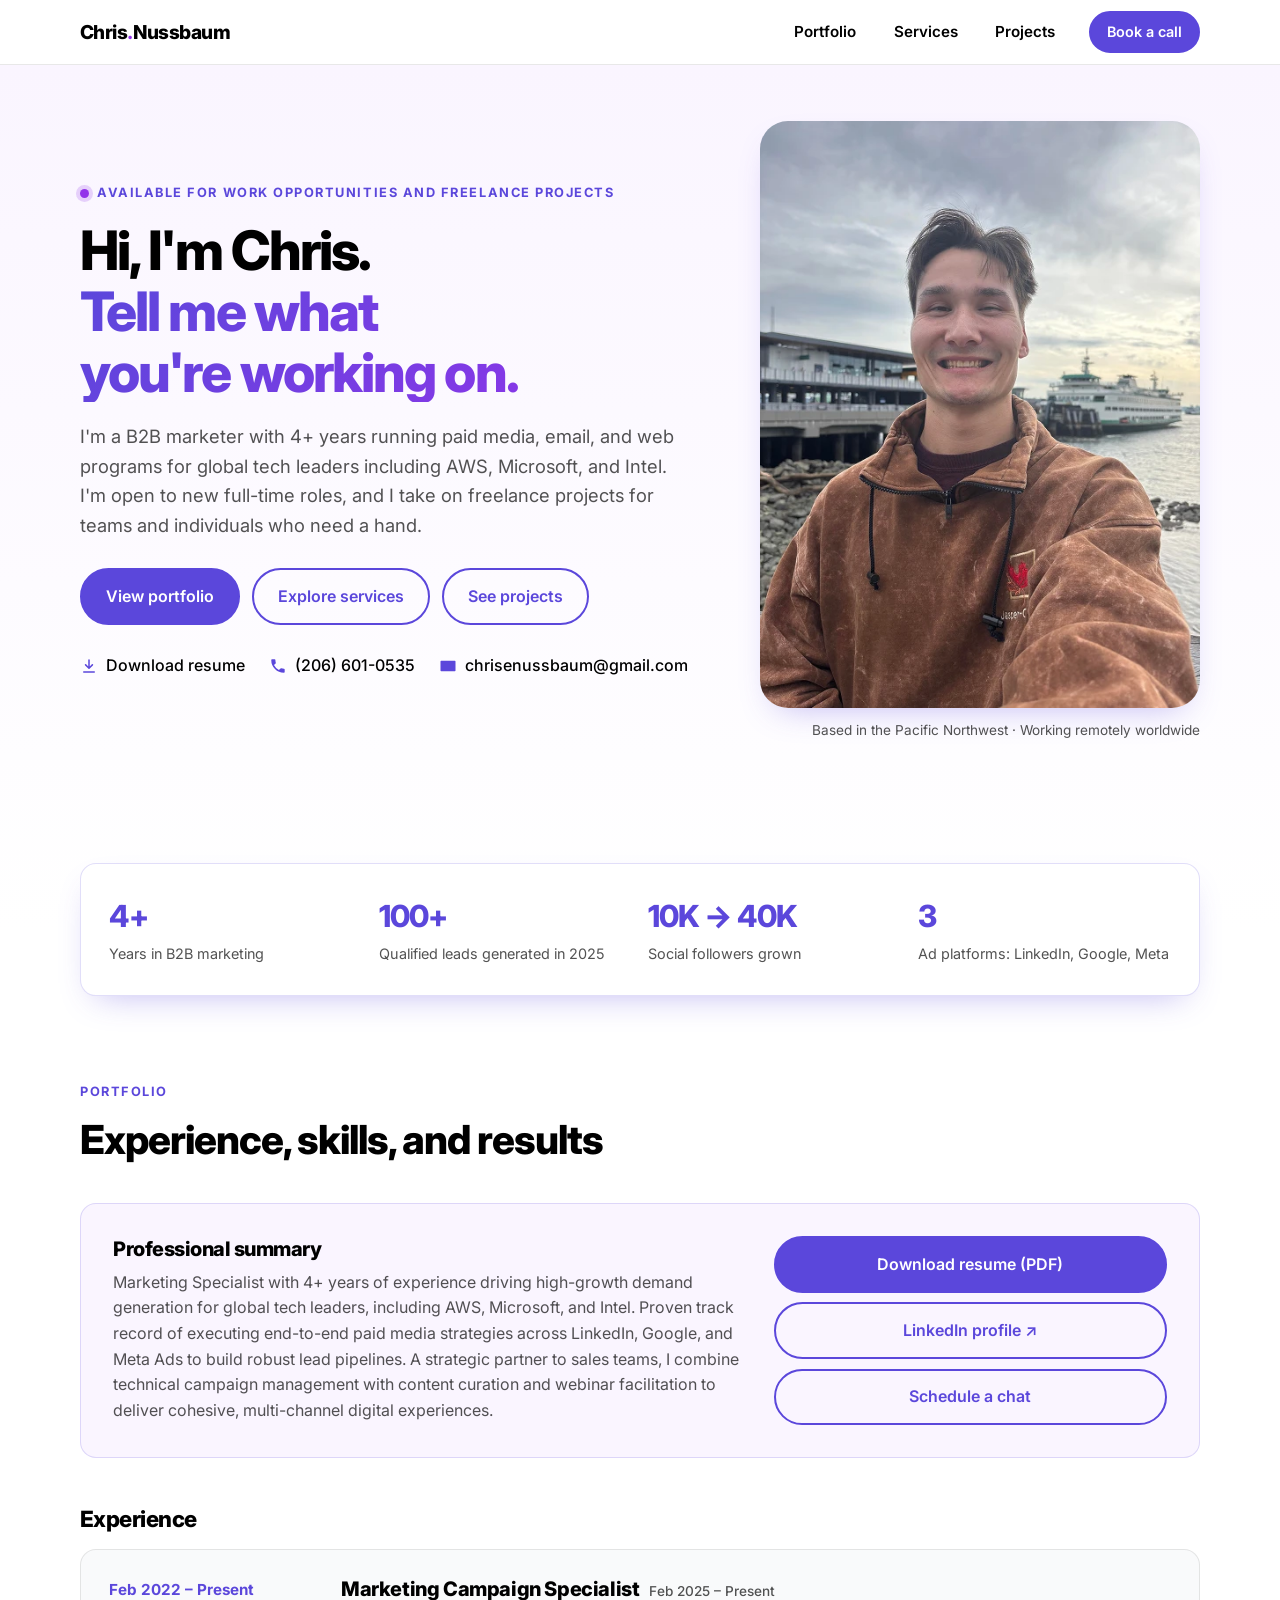
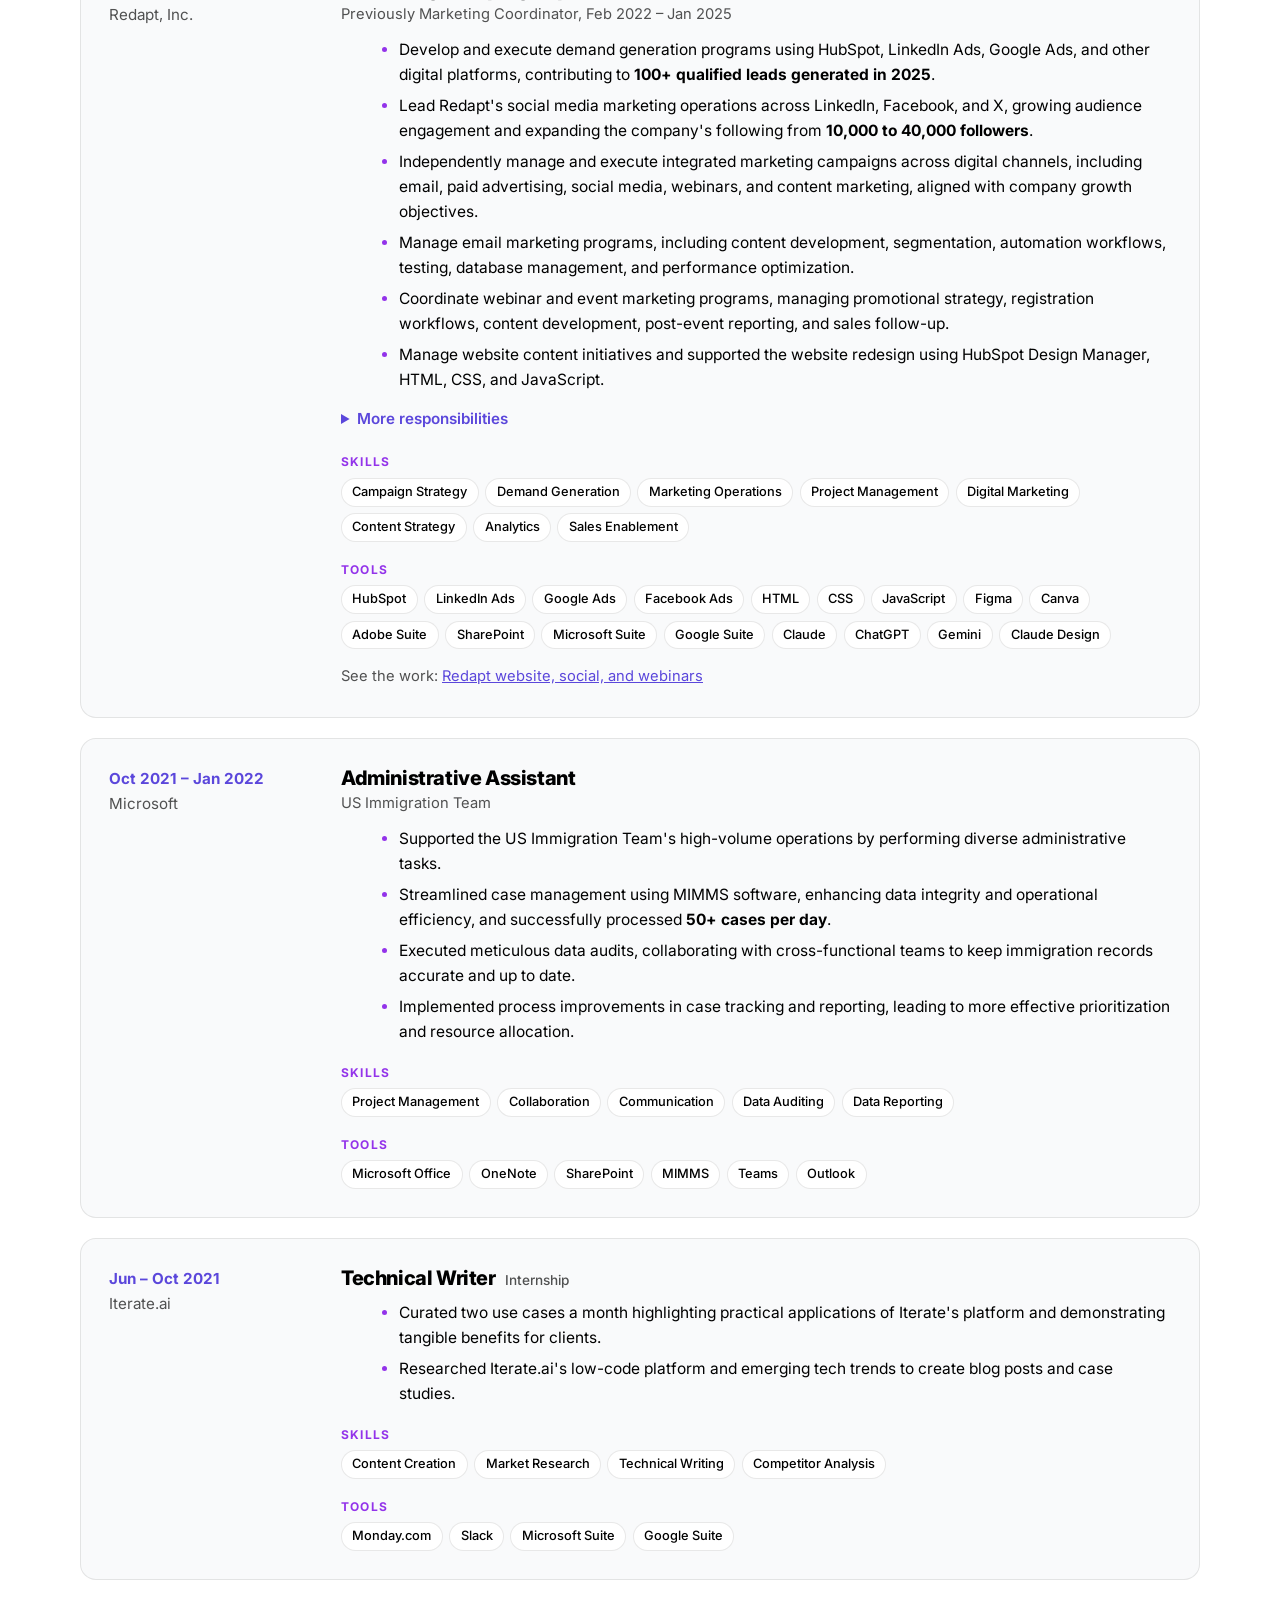
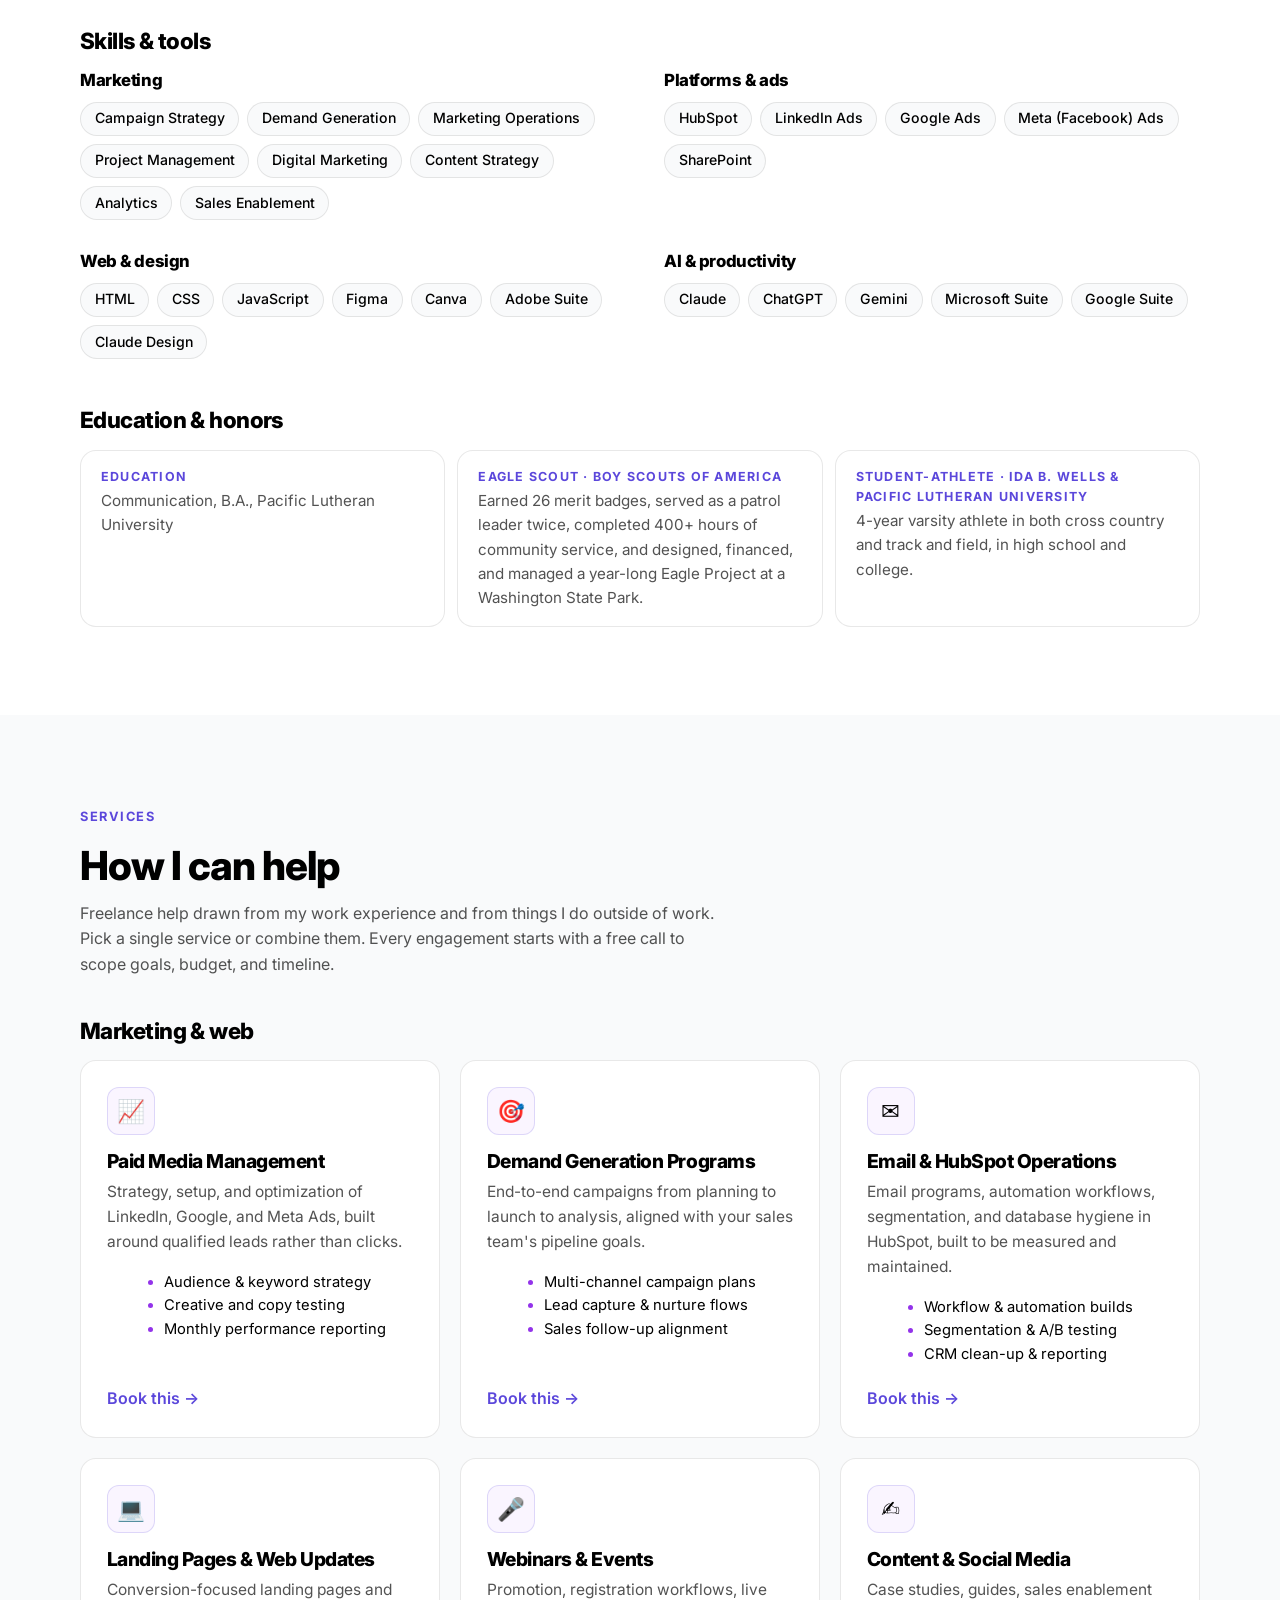
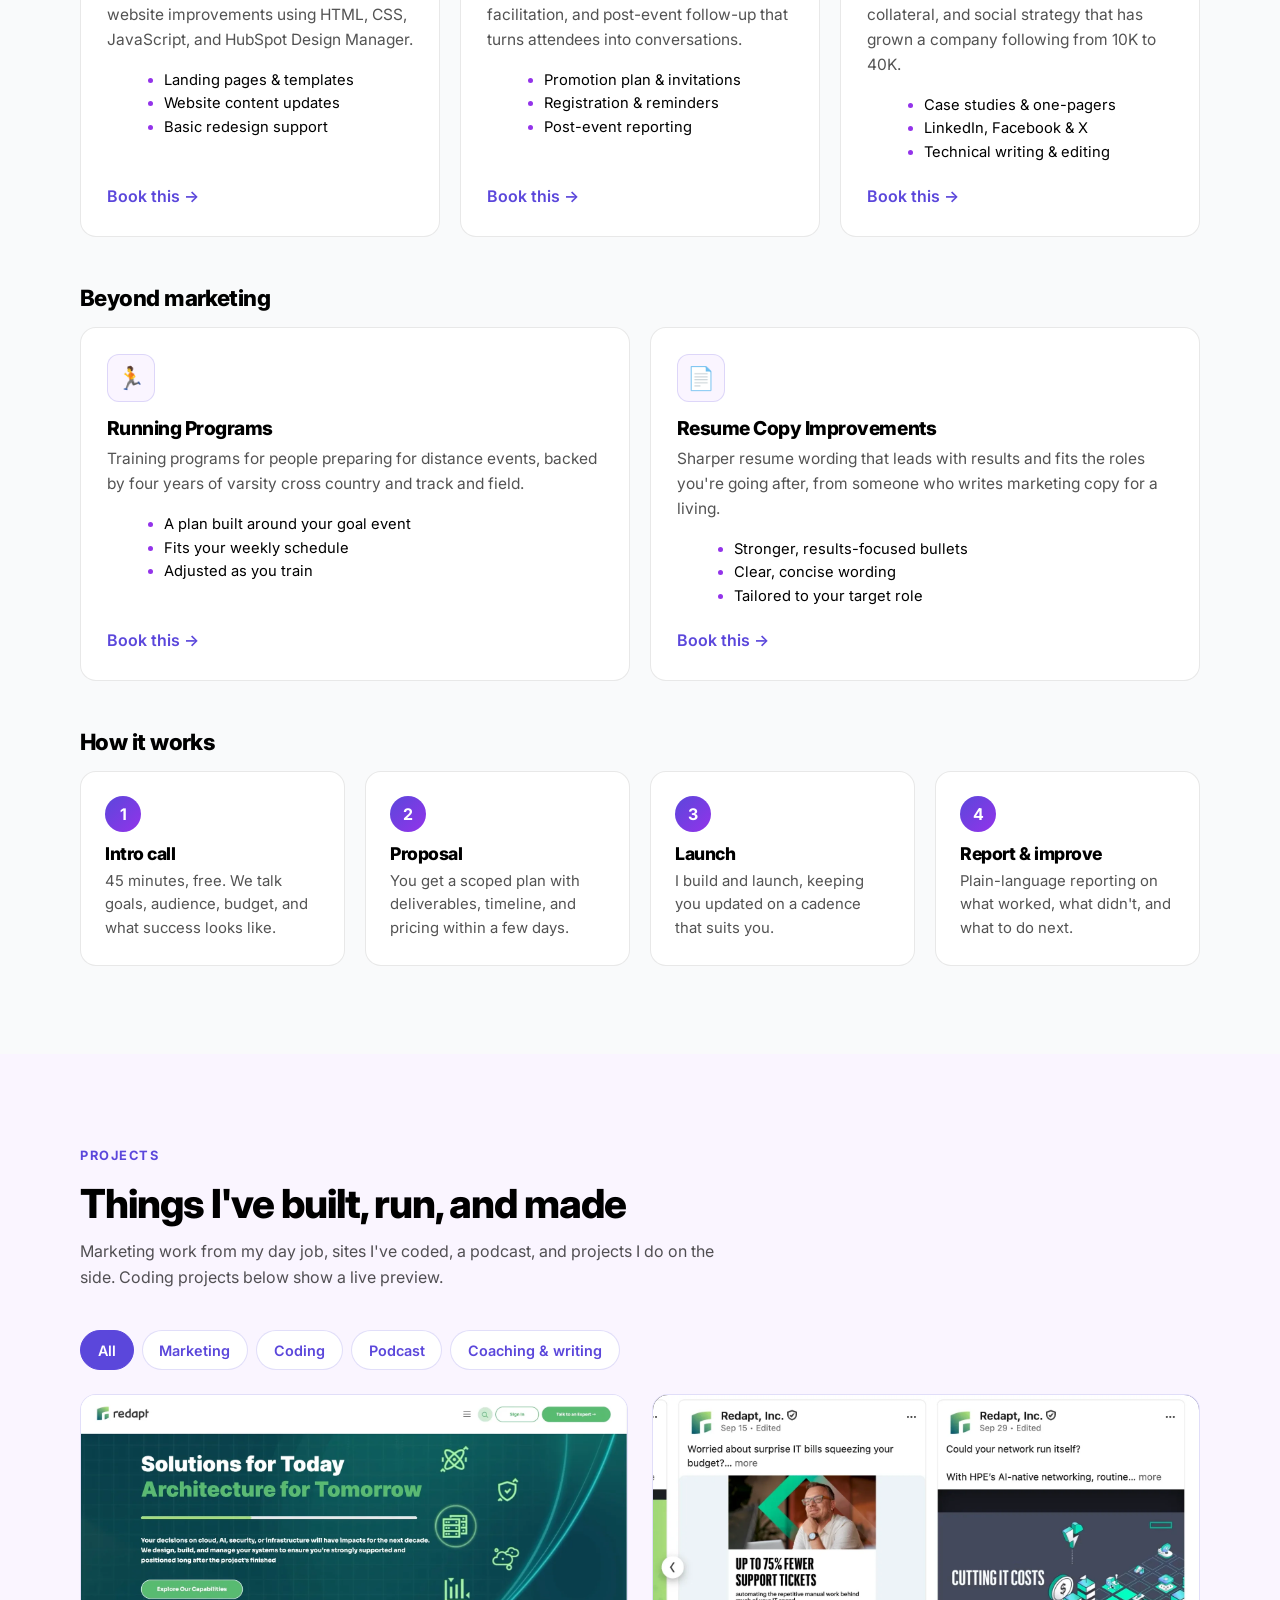
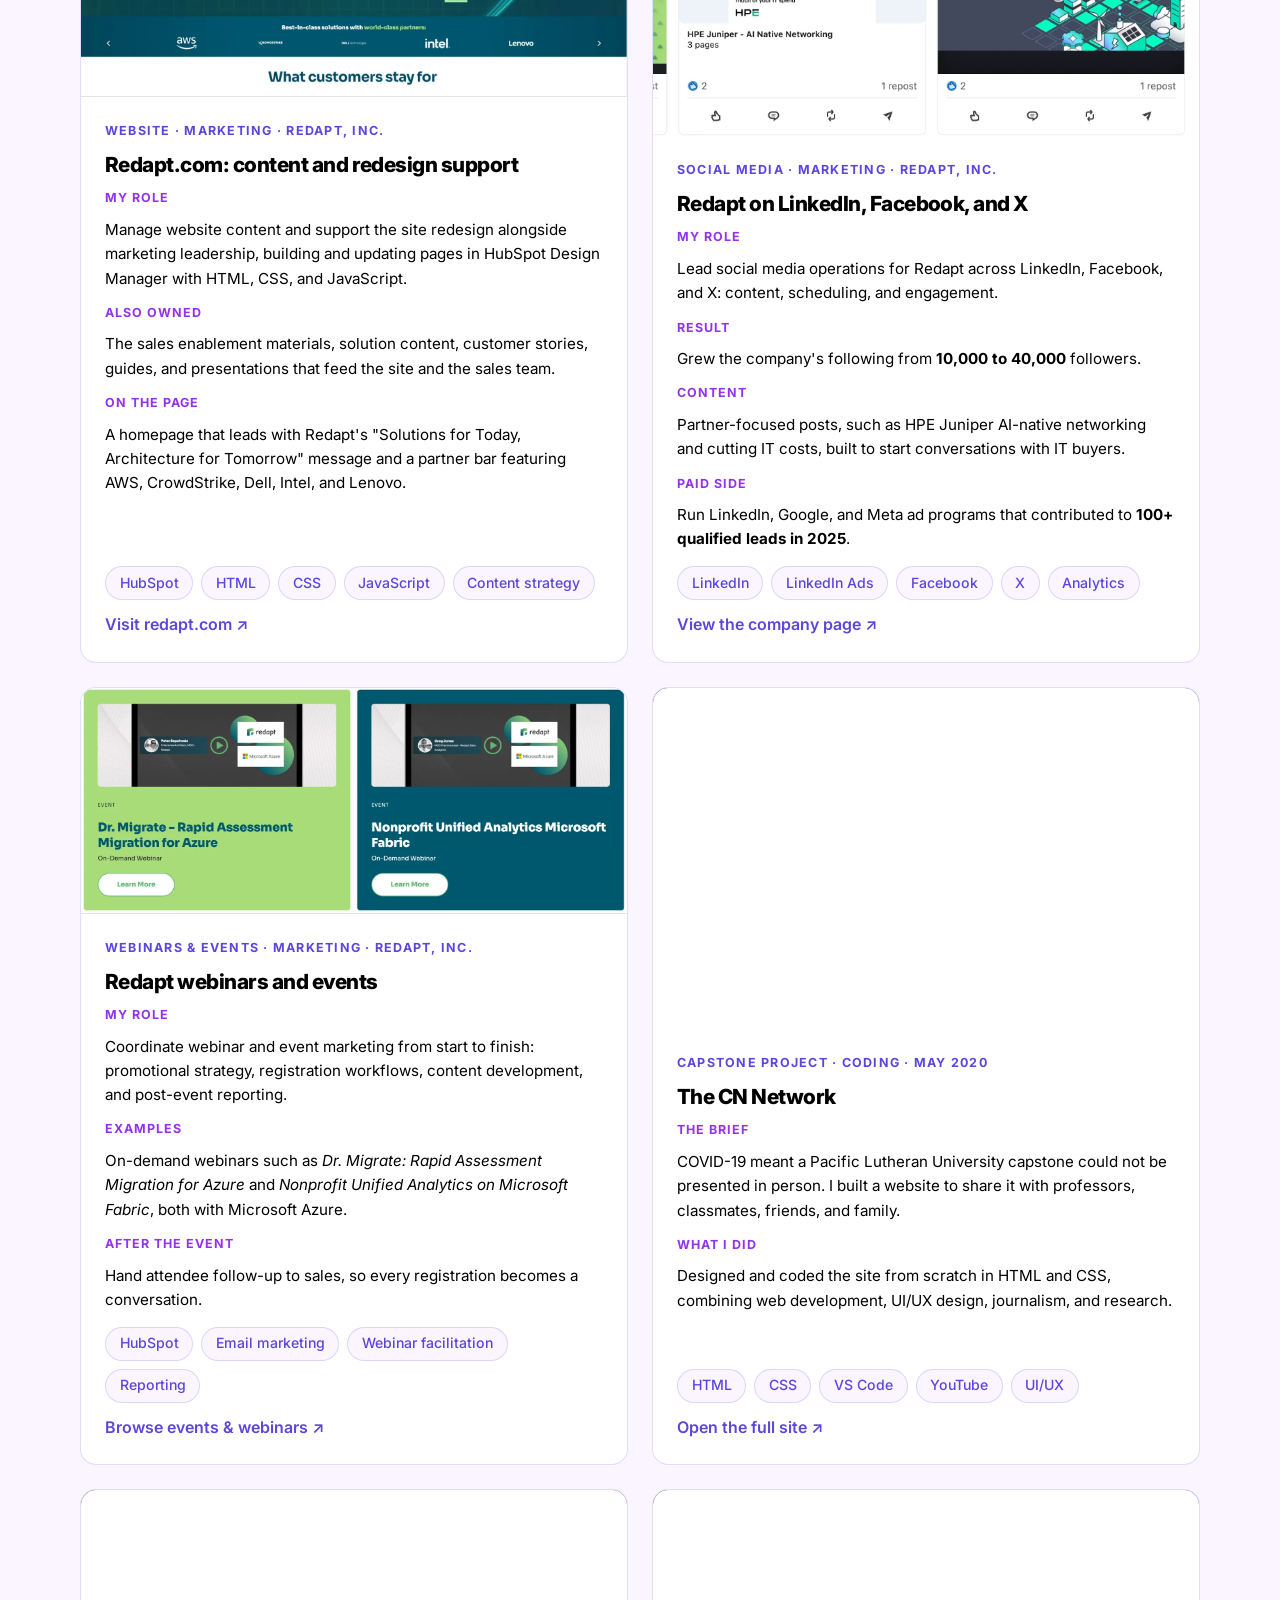
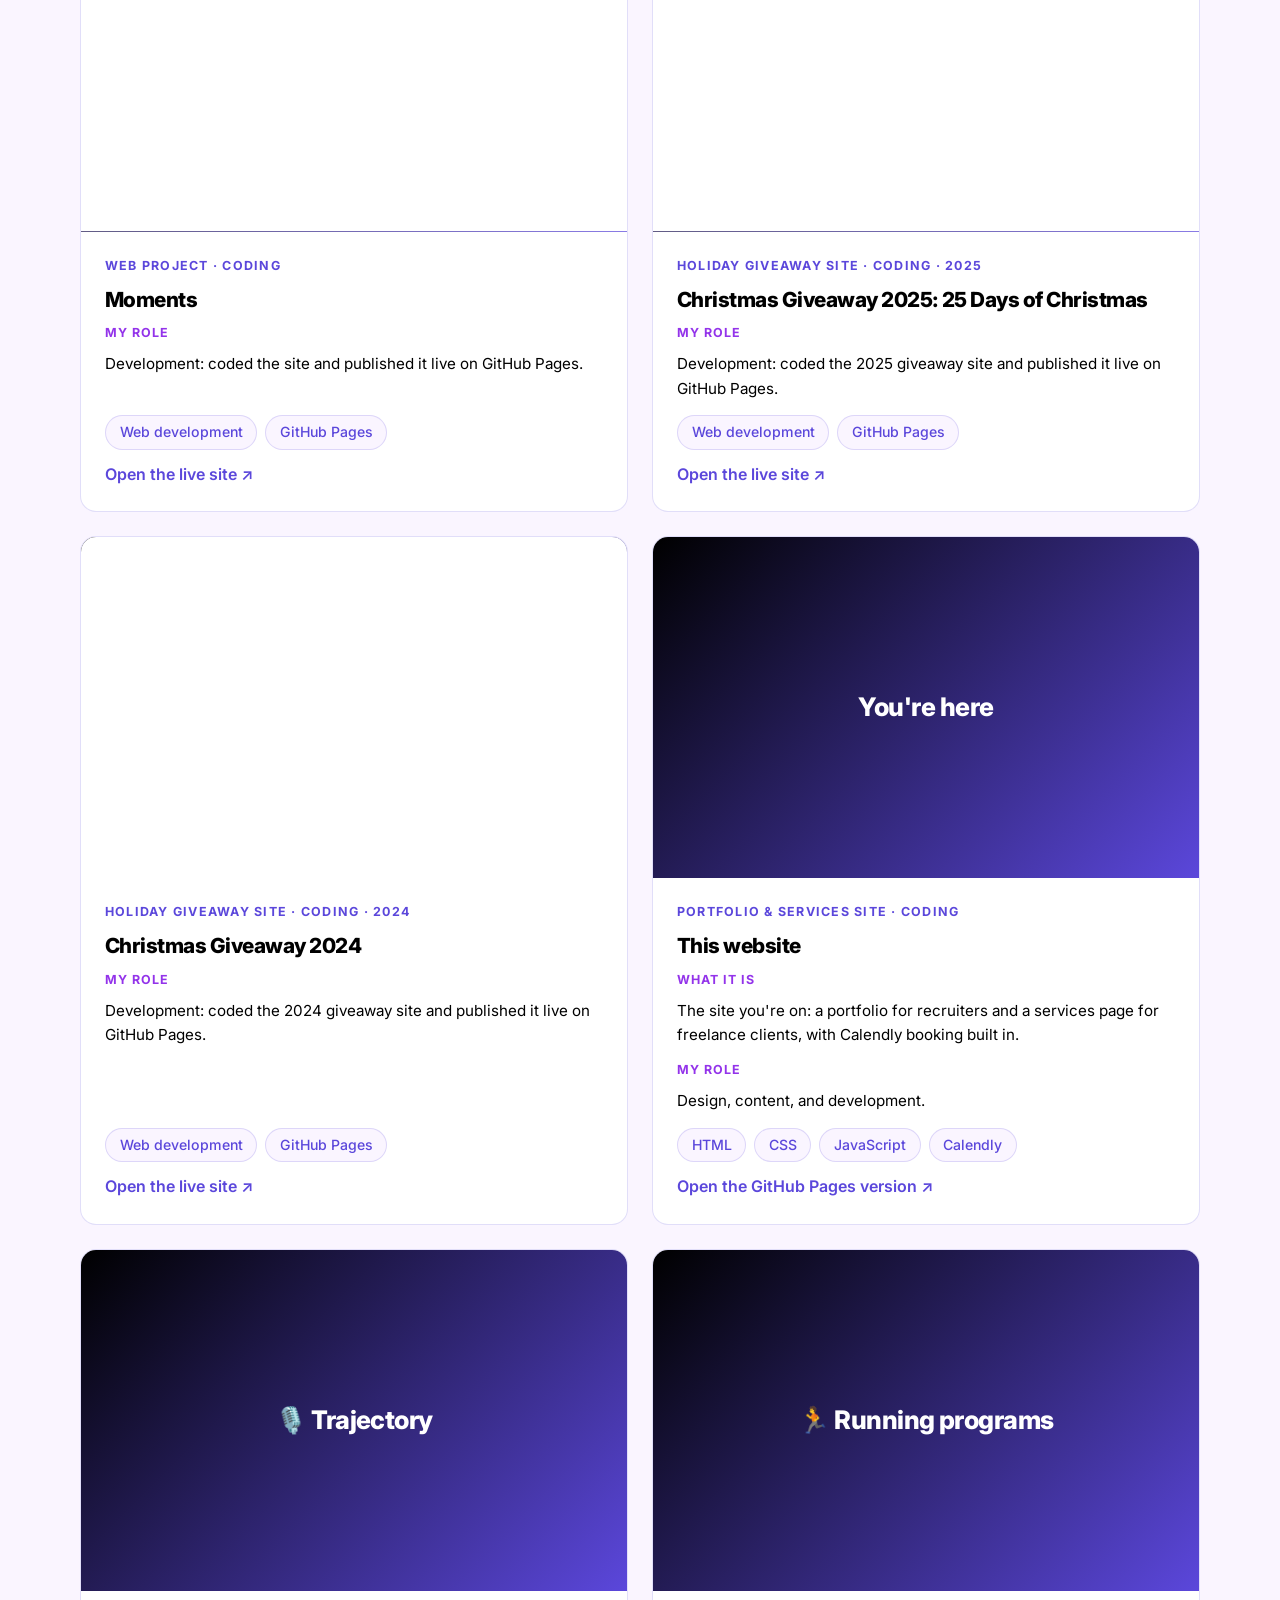
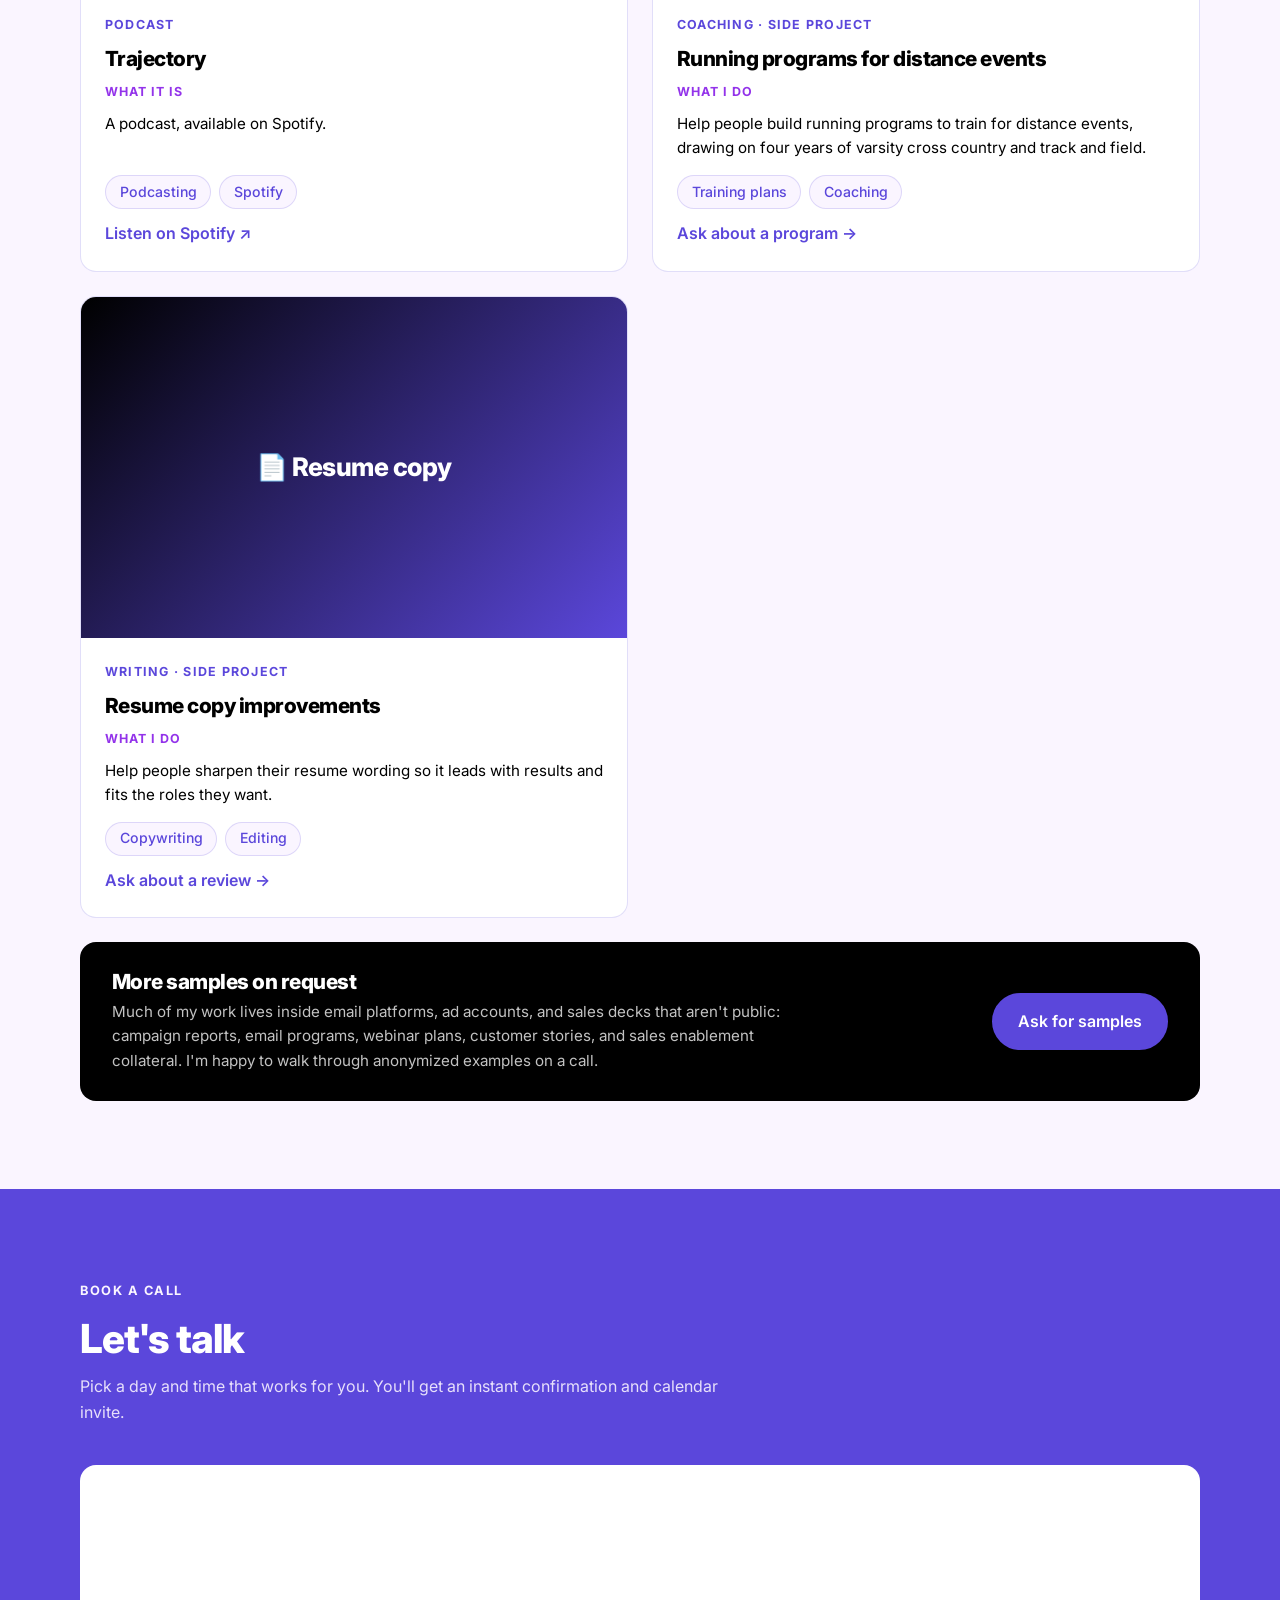
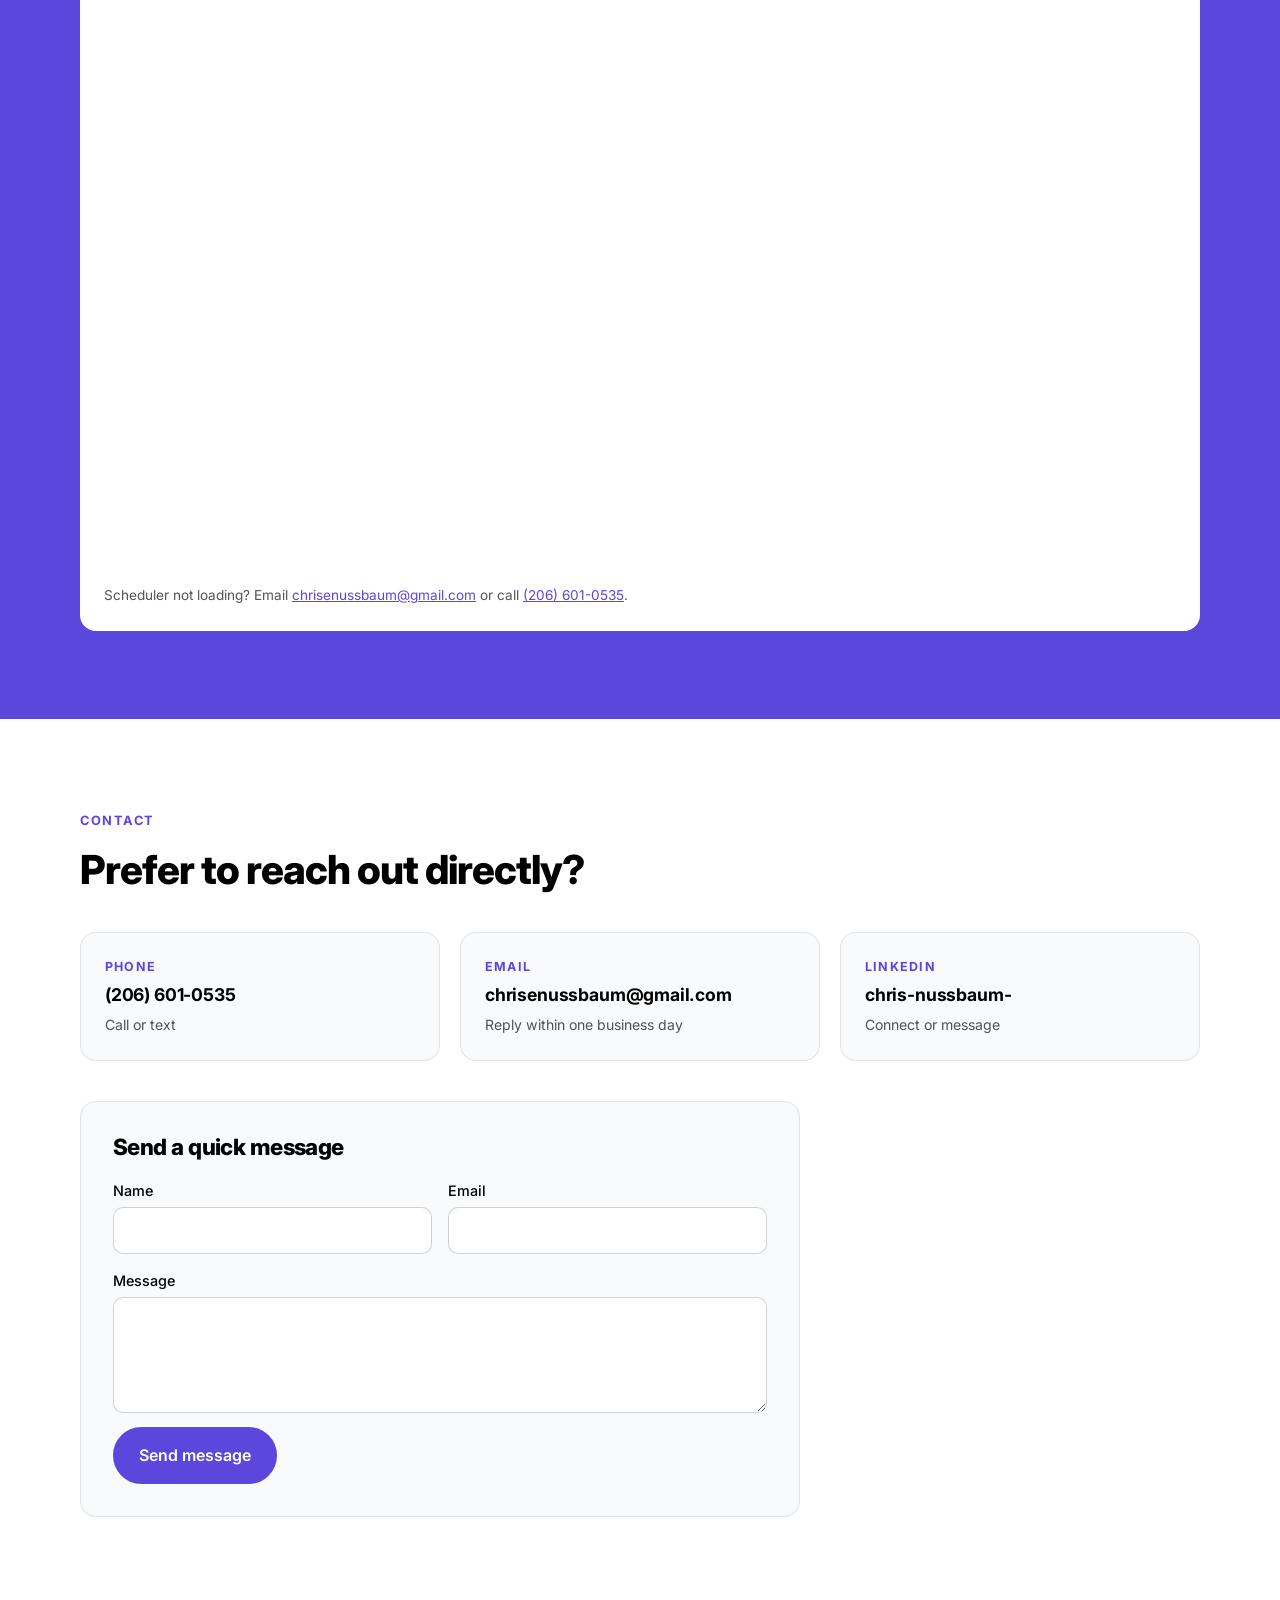
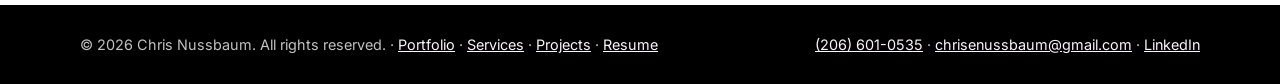
==== commit 3521b507: "Restructure into Portfolio, Services, and Projects - Nav: Portfolio / Services / Projects with activ" ====
--- a/index.html
+++ b/index.html
@@ -4,9 +4,9 @@
   <meta charset="utf-8">
   <meta name="viewport" content="width=device-width, initial-scale=1">
   <title>Chris Nussbaum</title>
-  <meta name="description" content="Freelance B2B marketing specialist: paid media, demand generation, HubSpot, email, and web. 4+ years with AWS, Microsoft, and Intel programs. Book a free intro call.">
+  <meta name="description" content="Chris Nussbaum is a B2B marketing specialist with 4+ years of experience across AWS, Microsoft, and Intel programs. See the portfolio and projects, or book a free call for freelance marketing, web, running, and resume help.">
   <meta property="og:title" content="Chris Nussbaum">
-  <meta property="og:description" content="Paid media, demand generation, HubSpot, email and web, from a marketer who has run it for global tech brands.">
+  <meta property="og:description" content="B2B marketing specialist open to new roles and freelance projects. Portfolio, services, and projects.">
   <meta property="og:image" content="assets/chris.webp">
   <meta name="theme-color" content="#5B47DB">
   <link rel="icon" href="favicon.ico" sizes="any">
@@ -21,13 +21,15 @@
   <script type="application/ld+json">
   {
     "@context": "https://schema.org",
-    "@type": "ProfessionalService",
-    "name": "Chris Nussbaum, Freelance Marketing",
-    "founder": {"@type": "Person", "name": "Chris Nussbaum", "alumniOf": "Pacific Lutheran University"},
+    "@type": "Person",
+    "name": "Chris Nussbaum",
+    "jobTitle": "Marketing Campaign Specialist",
+    "worksFor": {"@type": "Organization", "name": "Redapt, Inc."},
+    "alumniOf": "Pacific Lutheran University",
     "email": "chrisenussbaum@gmail.com",
     "telephone": "+1-206-601-0535",
     "url": "https://www.chrisnussbaum.com/",
-    "areaServed": "Worldwide (remote)"
+    "sameAs": ["https://www.linkedin.com/in/chris-nussbaum-/"]
   }
   </script>
 </head>
@@ -39,12 +41,9 @@
       <a href="#top" class="brand" aria-label="Chris Nussbaum, home">Chris<span>.</span>Nussbaum</a>
       <button class="nav__toggle" aria-expanded="false" aria-controls="menu" aria-label="Toggle menu"><span></span><span></span></button>
       <nav id="menu" class="nav__links" aria-label="Primary">
-        <a href="#services">Services</a>
-        <a href="#samples">Work</a>
-        <a href="#work">Experience</a>
-        <a href="#skills">Skills</a>
-        <a href="#about">About</a>
-        <a href="#contact">Contact</a>
+        <a href="#portfolio" class="nav__link">Portfolio</a>
+        <a href="#services" class="nav__link">Services</a>
+        <a href="#projects" class="nav__link">Projects</a>
         <a href="#book" class="btn btn--small">Book a call</a>
       </nav>
     </div>
@@ -57,12 +56,14 @@
         <div class="hero__copy">
           <p class="eyebrow"><span class="dot"></span> Available for work opportunities and freelance projects</p>
           <h1>Hi, I'm Chris. <em>Tell me what you're working on.</em></h1>
-          <p class="lead">I'm a B2B marketer with 4+ years running paid media, email, and web programs for global tech leaders including AWS, Microsoft, and Intel. If you're a small or growing team, I'd be glad to hear where you're stuck and tell you honestly how I can help.</p>
+          <p class="lead">I'm a B2B marketer with 4+ years running paid media, email, and web programs for global tech leaders including AWS, Microsoft, and Intel. I'm open to new full-time roles, and I take on freelance projects for teams and individuals who need a hand.</p>
           <div class="hero__cta">
-            <a href="#book" class="btn">Book a free 45-min call</a>
-            <a href="#samples" class="btn btn--ghost">See my work</a>
+            <a href="#portfolio" class="btn">View portfolio</a>
+            <a href="#services" class="btn btn--ghost">Explore services</a>
+            <a href="#projects" class="btn btn--ghost">See projects</a>
           </div>
           <ul class="hero__contact">
+            <li><a href="assets/Christopher_Nussbaum_Resume_2026.pdf" download><svg viewBox="0 0 24 24" aria-hidden="true"><path d="M12 3a1 1 0 0 1 1 1v8.6l2.8-2.8a1 1 0 1 1 1.4 1.4l-4.5 4.5a1 1 0 0 1-1.4 0L6.8 11.2a1 1 0 1 1 1.4-1.4L11 12.6V4a1 1 0 0 1 1-1zM5 19h14a1 1 0 1 1 0 2H5a1 1 0 1 1 0-2z"/></svg>Download resume</a></li>
             <li><a href="tel:+12066010535"><svg viewBox="0 0 24 24" aria-hidden="true"><path d="M6.6 10.8a15 15 0 0 0 6.6 6.6l2.2-2.2a1 1 0 0 1 1-.25 11 11 0 0 0 3.5.56 1 1 0 0 1 1 1V20a1 1 0 0 1-1 1A17 17 0 0 1 3 4a1 1 0 0 1 1-1h3.5a1 1 0 0 1 1 1c0 1.2.2 2.4.56 3.5a1 1 0 0 1-.25 1z"/></svg>(206) 601-0535</a></li>
             <li><a href="mailto:chrisenussbaum@gmail.com"><svg viewBox="0 0 24 24" aria-hidden="true"><path d="M3 5h18a1 1 0 0 1 1 1v12a1 1 0 0 1-1 1H3a1 1 0 0 1-1-1V6a1 1 0 0 1 1-1zm9 7.2L4.5 7v.1L12 12.4 19.5 7.1V7z"/></svg>chrisenussbaum@gmail.com</a></li>
           </ul>
@@ -81,14 +82,142 @@
       </div>
     </section>
 
+    <!-- PORTFOLIO (built from the resume) -->
+    <section class="section" id="portfolio">
+      <div class="wrap">
+        <header class="section__head">
+          <p class="eyebrow">Portfolio</p>
+          <h2>Experience, skills, and results</h2>
+        </header>
+
+        <div class="summary">
+          <div>
+            <h3>Professional summary</h3>
+            <p>Marketing Specialist with 4+ years of experience driving high-growth demand generation for global tech leaders, including AWS, Microsoft, and Intel. Proven track record of executing end-to-end paid media strategies across LinkedIn, Google, and Meta Ads to build robust lead pipelines. A strategic partner to sales teams, I combine technical campaign management with content curation and webinar facilitation to deliver cohesive, multi-channel digital experiences.</p>
+          </div>
+          <div class="summary__actions">
+            <a class="btn" href="assets/Christopher_Nussbaum_Resume_2026.pdf" download>Download resume (PDF)</a>
+            <a class="btn btn--ghost" href="https://www.linkedin.com/in/chris-nussbaum-/" target="_blank" rel="noopener">LinkedIn profile ↗</a>
+            <a class="btn btn--ghost" href="#book">Schedule a chat</a>
+          </div>
+        </div>
+
+        <h3 class="subhead">Experience</h3>
+        <div class="timeline">
+          <article class="job">
+            <div class="job__meta"><span>Feb 2022 – Present</span><small>Redapt, Inc.</small></div>
+            <div class="job__body">
+              <h4 class="job__title">Marketing Campaign Specialist <small>Feb 2025 – Present</small></h4>
+              <p class="job__prev">Previously Marketing Coordinator, Feb 2022 – Jan 2025</p>
+              <ul>
+                <li>Develop and execute demand generation programs using HubSpot, LinkedIn Ads, Google Ads, and other digital platforms, contributing to <b>100+ qualified leads generated in 2025</b>.</li>
+                <li>Lead Redapt's social media marketing operations across LinkedIn, Facebook, and X, growing audience engagement and expanding the company's following from <b>10,000 to 40,000 followers</b>.</li>
+                <li>Independently manage and execute integrated marketing campaigns across digital channels, including email, paid advertising, social media, webinars, and content marketing, aligned with company growth objectives.</li>
+                <li>Manage email marketing programs, including content development, segmentation, automation workflows, testing, database management, and performance optimization.</li>
+                <li>Coordinate webinar and event marketing programs, managing promotional strategy, registration workflows, content development, post-event reporting, and sales follow-up.</li>
+                <li>Manage website content initiatives and supported the website redesign using HubSpot Design Manager, HTML, CSS, and JavaScript.</li>
+              </ul>
+              <details class="job__more">
+                <summary>More responsibilities</summary>
+                <ul>
+                  <li>Own campaign workflows from planning through execution: timelines, stakeholders, deliverables, launch, and performance evaluation.</li>
+                  <li>Partner cross-functionally with sales, marketing leadership, and external advertising agencies to develop and optimize programs that support pipeline generation and customer engagement.</li>
+                  <li>Maintain ownership of Redapt's marketing asset ecosystem, including sales enablement materials, campaign resources, solution content, presentations, customer stories, guides, and digital collateral.</li>
+                  <li>Evaluate existing marketing materials, identify opportunities for improvement, and coordinate new resources to support sales initiatives and market-facing programs.</li>
+                  <li>Manage marketing calendars and coordinate priorities across multiple concurrent initiatives while meeting deadlines, quality standards, and business objectives.</li>
+                  <li>Review, edit, and approve digital marketing content across email, web, social media, and campaign channels to maintain brand standards and effective messaging.</li>
+                  <li>Analyze campaign performance metrics and create reporting insights to measure effectiveness, identify trends, and recommend improvements.</li>
+                </ul>
+              </details>
+              <p class="job__label">Skills</p>
+              <ul class="tags"><li>Campaign Strategy</li><li>Demand Generation</li><li>Marketing Operations</li><li>Project Management</li><li>Digital Marketing</li><li>Content Strategy</li><li>Analytics</li><li>Sales Enablement</li></ul>
+              <p class="job__label">Tools</p>
+              <ul class="tags"><li>HubSpot</li><li>LinkedIn Ads</li><li>Google Ads</li><li>Facebook Ads</li><li>HTML</li><li>CSS</li><li>JavaScript</li><li>Figma</li><li>Canva</li><li>Adobe Suite</li><li>SharePoint</li><li>Microsoft Suite</li><li>Google Suite</li><li>Claude</li><li>ChatGPT</li><li>Gemini</li><li>Claude Design</li></ul>
+              <p class="job__see">See the work: <a href="#projects">Redapt website, social, and webinars</a></p>
+            </div>
+          </article>
+
+          <article class="job">
+            <div class="job__meta"><span>Oct 2021 – Jan 2022</span><small>Microsoft</small></div>
+            <div class="job__body">
+              <h4 class="job__title">Administrative Assistant</h4>
+              <p class="job__prev">US Immigration Team</p>
+              <ul>
+                <li>Supported the US Immigration Team's high-volume operations by performing diverse administrative tasks.</li>
+                <li>Streamlined case management using MIMMS software, enhancing data integrity and operational efficiency, and successfully processed <b>50+ cases per day</b>.</li>
+                <li>Executed meticulous data audits, collaborating with cross-functional teams to keep immigration records accurate and up to date.</li>
+                <li>Implemented process improvements in case tracking and reporting, leading to more effective prioritization and resource allocation.</li>
+              </ul>
+              <p class="job__label">Skills</p>
+              <ul class="tags"><li>Project Management</li><li>Collaboration</li><li>Communication</li><li>Data Auditing</li><li>Data Reporting</li></ul>
+              <p class="job__label">Tools</p>
+              <ul class="tags"><li>Microsoft Office</li><li>OneNote</li><li>SharePoint</li><li>MIMMS</li><li>Teams</li><li>Outlook</li></ul>
+            </div>
+          </article>
+
+          <article class="job">
+            <div class="job__meta"><span>Jun – Oct 2021</span><small>Iterate.ai</small></div>
+            <div class="job__body">
+              <h4 class="job__title">Technical Writer <small>Internship</small></h4>
+              <ul>
+                <li>Curated two use cases a month highlighting practical applications of Iterate's platform and demonstrating tangible benefits for clients.</li>
+                <li>Researched Iterate.ai's low-code platform and emerging tech trends to create blog posts and case studies.</li>
+              </ul>
+              <p class="job__label">Skills</p>
+              <ul class="tags"><li>Content Creation</li><li>Market Research</li><li>Technical Writing</li><li>Competitor Analysis</li></ul>
+              <p class="job__label">Tools</p>
+              <ul class="tags"><li>Monday.com</li><li>Slack</li><li>Microsoft Suite</li><li>Google Suite</li></ul>
+            </div>
+          </article>
+        </div>
+
+        <h3 class="subhead">Skills &amp; tools</h3>
+        <div class="skills">
+          <div>
+            <h4>Marketing</h4>
+            <ul class="tags">
+              <li>Campaign Strategy</li><li>Demand Generation</li><li>Marketing Operations</li><li>Project Management</li><li>Digital Marketing</li><li>Content Strategy</li><li>Analytics</li><li>Sales Enablement</li>
+            </ul>
+          </div>
+          <div>
+            <h4>Platforms &amp; ads</h4>
+            <ul class="tags">
+              <li>HubSpot</li><li>LinkedIn Ads</li><li>Google Ads</li><li>Meta (Facebook) Ads</li><li>SharePoint</li>
+            </ul>
+          </div>
+          <div>
+            <h4>Web &amp; design</h4>
+            <ul class="tags">
+              <li>HTML</li><li>CSS</li><li>JavaScript</li><li>Figma</li><li>Canva</li><li>Adobe Suite</li><li>Claude Design</li>
+            </ul>
+          </div>
+          <div>
+            <h4>AI &amp; productivity</h4>
+            <ul class="tags">
+              <li>Claude</li><li>ChatGPT</li><li>Gemini</li><li>Microsoft Suite</li><li>Google Suite</li>
+            </ul>
+          </div>
+        </div>
+
+        <h3 class="subhead">Education &amp; honors</h3>
+        <ul class="facts facts--row">
+          <li><b>Education</b>Communication, B.A., Pacific Lutheran University</li>
+          <li><b>Eagle Scout · Boy Scouts of America</b>Earned 26 merit badges, served as a patrol leader twice, completed 400+ hours of community service, and designed, financed, and managed a year-long Eagle Project at a Washington State Park.</li>
+          <li><b>Student-athlete · Ida B. Wells &amp; Pacific Lutheran University</b>4-year varsity athlete in both cross country and track and field, in high school and college.</li>
+        </ul>
+      </div>
+    </section>
+
     <!-- SERVICES -->
-    <section class="section" id="services">
+    <section class="section section--alt" id="services">
       <div class="wrap">
         <header class="section__head">
           <p class="eyebrow">Services</p>
           <h2>How I can help</h2>
-          <p>Pick a single service or combine them into one managed program. Every engagement starts with a free call to scope goals, budget, and timeline.</p>
+          <p>Freelance help drawn from my work experience and from things I do outside of work. Pick a single service or combine them. Every engagement starts with a free call to scope goals, budget, and timeline.</p>
         </header>
+
+        <h3 class="subhead subhead--first">Marketing &amp; web</h3>
         <div class="cards">
           <article class="card">
             <div class="card__icon" aria-hidden="true">📈</div>
@@ -133,16 +262,26 @@
             <a href="#book" data-service="Content & Social Media" class="card__link">Book this →</a>
           </article>
         </div>
-      </div>
-    </section>
-
-    <!-- PROCESS -->
-    <section class="section section--alt" id="process">
-      <div class="wrap">
-        <header class="section__head">
-          <p class="eyebrow">Process</p>
-          <h2>Simple to start, clear all the way through</h2>
-        </header>
+
+        <h3 class="subhead">Beyond marketing</h3>
+        <div class="cards cards--two">
+          <article class="card">
+            <div class="card__icon" aria-hidden="true">🏃</div>
+            <h3>Running Programs</h3>
+            <p>Training programs for people preparing for distance events, backed by four years of varsity cross country and track and field.</p>
+            <ul><li>A plan built around your goal event</li><li>Fits your weekly schedule</li><li>Adjusted as you train</li></ul>
+            <a href="#book" data-service="Running Programs" class="card__link">Book this →</a>
+          </article>
+          <article class="card">
+            <div class="card__icon" aria-hidden="true">📄</div>
+            <h3>Resume Copy Improvements</h3>
+            <p>Sharper resume wording that leads with results and fits the roles you're going after, from someone who writes marketing copy for a living.</p>
+            <ul><li>Stronger, results-focused bullets</li><li>Clear, concise wording</li><li>Tailored to your target role</li></ul>
+            <a href="#book" data-service="Resume Copy Improvements" class="card__link">Book this →</a>
+          </article>
+        </div>
+
+        <h3 class="subhead">How it works</h3>
         <ol class="steps">
           <li><span>1</span><h3>Intro call</h3><p>45 minutes, free. We talk goals, audience, budget, and what success looks like.</p></li>
           <li><span>2</span><h3>Proposal</h3><p>You get a scoped plan with deliverables, timeline, and pricing within a few days.</p></li>
@@ -152,75 +291,32 @@
       </div>
     </section>
 
-    <!-- EXPERIENCE -->
-    <section class="section" id="work">
+    <!-- PROJECTS -->
+    <section class="section section--tint" id="projects">
       <div class="wrap">
         <header class="section__head">
-          <p class="eyebrow">Experience &amp; portfolio</p>
-          <h2>Where I've done the work</h2>
+          <p class="eyebrow">Projects</p>
+          <h2>Things I've built, run, and made</h2>
+          <p>Marketing work from my day job, sites I've coded, a podcast, and projects I do on the side. Coding projects below show a live preview.</p>
         </header>
 
-        <div class="timeline">
-          <article class="job">
-            <div class="job__meta"><span>Feb 2022 – Present</span><small>Redapt, Inc.</small></div>
-            <div class="job__body">
-              <h3>Marketing Campaign Specialist <small>(Feb 2025 – Present)</small></h3>
-              <h4>Previously Marketing Coordinator (Feb 2022 – Jan 2025)</h4>
-              <ul>
-                <li>Generated <b>100+ qualified leads in 2025</b> through demand generation programs on HubSpot, LinkedIn Ads, and Google Ads.</li>
-                <li>Grew the company's social following from <b>10,000 to 40,000</b> across LinkedIn, Facebook, and X.</li>
-                <li>Own campaign workflows end-to-end: timelines, stakeholders, launch, and performance evaluation.</li>
-                <li>Run email programs, from segmentation and automation to testing and database management.</li>
-                <li>Coordinate webinars and events, including promotion, registration, reporting, and sales follow-up.</li>
-                <li>Support website redesign work with HubSpot Design Manager, HTML, CSS, and JavaScript.</li>
-                <li>Partner with sales, leadership, and external agencies, and maintain the full library of sales enablement assets.</li>
-              </ul>
-            </div>
-          </article>
-
-          <article class="job">
-            <div class="job__meta"><span>Oct 2021 – Jan 2022</span><small>Microsoft</small></div>
-            <div class="job__body">
-              <h3>Administrative Assistant, US Immigration Team</h3>
-              <ul>
-                <li>Processed <b>50+ cases per day</b> using MIMMS, improving data integrity in a high-volume workflow.</li>
-                <li>Ran data audits with cross-functional teams and improved case tracking and reporting.</li>
-              </ul>
-            </div>
-          </article>
-
-          <article class="job">
-            <div class="job__meta"><span>Jun – Oct 2021</span><small>Iterate.ai</small></div>
-            <div class="job__body">
-              <h3>Technical Writer (Internship)</h3>
-              <ul>
-                <li>Produced two use cases a month showing practical applications of a low-code AI platform.</li>
-                <li>Researched emerging tech trends to write blog posts and case studies.</li>
-              </ul>
-            </div>
-          </article>
-        </div>
-
-      </div>
-    </section>
-
-    <!-- WORK SAMPLES -->
-    <section class="section section--tint" id="samples">
-      <div class="wrap">
-        <header class="section__head">
-          <p class="eyebrow">Work samples</p>
-          <h2>Projects you can click through</h2>
-          <p>A look at live work I've managed or built, with what I did, the tools I used, and the results.</p>
-        </header>
-
-        <div class="samples">
-          <article class="sample">
+        <div class="filters" role="group" aria-label="Filter projects">
+          <button type="button" class="filter" data-filter="all" aria-pressed="true">All</button>
+          <button type="button" class="filter" data-filter="marketing" aria-pressed="false">Marketing</button>
+          <button type="button" class="filter" data-filter="coding" aria-pressed="false">Coding</button>
+          <button type="button" class="filter" data-filter="podcast" aria-pressed="false">Podcast</button>
+          <button type="button" class="filter" data-filter="other" aria-pressed="false">Coaching &amp; writing</button>
+        </div>
+
+        <div class="samples" id="projectGrid">
+          <!-- MARKETING -->
+          <article class="sample" data-cat="marketing">
             <a class="sample__shot sample__shot--auto" href="https://www.redapt.com/" target="_blank" rel="noopener" aria-label="Open Redapt website">
               <img src="assets/work/redapt-website.webp" alt="Redapt.com home page: Solutions for Today, Architecture for Tomorrow, with partner logos including AWS, CrowdStrike, Dell, Intel, and Lenovo" loading="lazy" onerror="this.parentNode.classList.add('empty');this.remove()">
               <span class="sample__fallback" aria-hidden="true">redapt.com</span>
             </a>
             <div class="sample__body">
-              <p class="sample__kind">Website · Redapt, Inc.</p>
+              <p class="sample__kind">Website · Marketing · Redapt, Inc.</p>
               <h3>Redapt.com: content and redesign support</h3>
               <dl>
                 <dt>My role</dt><dd>Manage website content and support the site redesign alongside marketing leadership, building and updating pages in HubSpot Design Manager with HTML, CSS, and JavaScript.</dd>
@@ -232,13 +328,13 @@
             </div>
           </article>
 
-          <article class="sample">
+          <article class="sample" data-cat="marketing">
             <a class="sample__shot" href="https://www.linkedin.com/company/redapt-inc" target="_blank" rel="noopener" aria-label="Open Redapt on LinkedIn">
               <img src="assets/work/redapt-linkedin.webp" alt="Recent Redapt LinkedIn posts about HPE Juniper AI-native networking and cutting IT costs" loading="lazy" onerror="this.parentNode.classList.add('empty');this.remove()">
               <span class="sample__fallback" aria-hidden="true">LinkedIn</span>
             </a>
             <div class="sample__body">
-              <p class="sample__kind">Social media · Redapt, Inc.</p>
+              <p class="sample__kind">Social media · Marketing · Redapt, Inc.</p>
               <h3>Redapt on LinkedIn, Facebook, and X</h3>
               <dl>
                 <dt>My role</dt><dd>Lead social media operations for Redapt across LinkedIn, Facebook, and X: content, scheduling, and engagement.</dd>
@@ -251,13 +347,13 @@
             </div>
           </article>
 
-          <article class="sample">
+          <article class="sample" data-cat="marketing">
             <a class="sample__shot sample__shot--auto" href="https://www.redapt.com/events" target="_blank" rel="noopener" aria-label="Open Redapt events and webinars">
               <img src="assets/work/redapt-events.webp" alt="Redapt on-demand webinars: Dr. Migrate Rapid Assessment Migration for Azure, and Nonprofit Unified Analytics Microsoft Fabric" loading="lazy" onerror="this.parentNode.classList.add('empty');this.remove()">
               <span class="sample__fallback" aria-hidden="true">Events &amp; webinars</span>
             </a>
             <div class="sample__body">
-              <p class="sample__kind">Webinars &amp; events · Redapt, Inc.</p>
+              <p class="sample__kind">Webinars &amp; events · Marketing · Redapt, Inc.</p>
               <h3>Redapt webinars and events</h3>
               <dl>
                 <dt>My role</dt><dd>Coordinate webinar and event marketing from start to finish: promotional strategy, registration workflows, content development, and post-event reporting.</dd>
@@ -269,12 +365,15 @@
             </div>
           </article>
 
-          <article class="sample">
-            <div class="sample__shot sample__shot--live">
-              <iframe src="https://nussbace.github.io/chrisnussbaum-thecnnetwork/" title="Live preview of The CN Network" loading="lazy" referrerpolicy="no-referrer" sandbox="allow-scripts allow-same-origin allow-popups"></iframe>
-            </div>
-            <div class="sample__body">
-              <p class="sample__kind">Capstone project · May 2020</p>
+          <!-- CODING -->
+          <article class="sample" data-cat="coding">
+            <div class="sample__shot sample__shot--live" data-preview="https://nussbace.github.io/chrisnussbaum-thecnnetwork/">
+              <span class="sample__fallback" aria-hidden="true">The CN Network</span>
+              <iframe title="Live preview of The CN Network" tabindex="-1" sandbox="allow-scripts allow-same-origin" referrerpolicy="no-referrer"></iframe>
+              <a class="sample__overlay" href="https://nussbace.github.io/chrisnussbaum-thecnnetwork/" target="_blank" rel="noopener" aria-label="Open The CN Network"></a>
+            </div>
+            <div class="sample__body">
+              <p class="sample__kind">Capstone project · Coding · May 2020</p>
               <h3>The CN Network</h3>
               <dl>
                 <dt>The brief</dt><dd>COVID-19 meant a Pacific Lutheran University capstone could not be presented in person. I built a website to share it with professors, classmates, friends, and family.</dd>
@@ -282,6 +381,117 @@
               </dl>
               <ul class="tags"><li>HTML</li><li>CSS</li><li>VS Code</li><li>YouTube</li><li>UI/UX</li></ul>
               <a class="sample__cta" href="https://nussbace.github.io/chrisnussbaum-thecnnetwork/" target="_blank" rel="noopener">Open the full site ↗</a>
+            </div>
+          </article>
+
+          <!-- DRAFT COPY: Moments, both giveaways, and Trajectory descriptions are placeholders until Chris adds details -->
+          <article class="sample" data-cat="coding">
+            <div class="sample__shot sample__shot--live" data-preview="https://momentapp-business.github.io/moments/">
+              <span class="sample__fallback" aria-hidden="true">Moments</span>
+              <iframe title="Live preview of Moments" tabindex="-1" sandbox="allow-scripts allow-same-origin" referrerpolicy="no-referrer"></iframe>
+              <a class="sample__overlay" href="https://momentapp-business.github.io/moments/" target="_blank" rel="noopener" aria-label="Open Moments"></a>
+            </div>
+            <div class="sample__body">
+              <p class="sample__kind">Web project · Coding</p>
+              <h3>Moments</h3>
+              <dl>
+                <dt>My role</dt><dd>Development: coded the site and published it live on GitHub Pages.</dd>
+              </dl>
+              <ul class="tags"><li>Web development</li><li>GitHub Pages</li></ul>
+              <a class="sample__cta" href="https://momentapp-business.github.io/moments/" target="_blank" rel="noopener">Open the live site ↗</a>
+            </div>
+          </article>
+
+          <article class="sample" data-cat="coding">
+            <div class="sample__shot sample__shot--live" data-preview="https://chrisenussbaum.github.io/25-days-of-christmas/">
+              <span class="sample__fallback" aria-hidden="true">25 Days of Christmas</span>
+              <iframe title="Live preview of the Christmas Giveaway 2025 site" tabindex="-1" sandbox="allow-scripts allow-same-origin" referrerpolicy="no-referrer"></iframe>
+              <a class="sample__overlay" href="https://chrisenussbaum.github.io/25-days-of-christmas/" target="_blank" rel="noopener" aria-label="Open the Christmas Giveaway 2025 site"></a>
+            </div>
+            <div class="sample__body">
+              <p class="sample__kind">Holiday giveaway site · Coding · 2025</p>
+              <h3>Christmas Giveaway 2025: 25 Days of Christmas</h3>
+              <dl>
+                <dt>My role</dt><dd>Development: coded the 2025 giveaway site and published it live on GitHub Pages.</dd>
+              </dl>
+              <ul class="tags"><li>Web development</li><li>GitHub Pages</li></ul>
+              <a class="sample__cta" href="https://chrisenussbaum.github.io/25-days-of-christmas/" target="_blank" rel="noopener">Open the live site ↗</a>
+            </div>
+          </article>
+
+          <article class="sample" data-cat="coding">
+            <div class="sample__shot sample__shot--live" data-preview="https://chrisenussbaum.github.io/christmas-giveaway-2024/">
+              <span class="sample__fallback" aria-hidden="true">Christmas Giveaway 2024</span>
+              <iframe title="Live preview of the Christmas Giveaway 2024 site" tabindex="-1" sandbox="allow-scripts allow-same-origin" referrerpolicy="no-referrer"></iframe>
+              <a class="sample__overlay" href="https://chrisenussbaum.github.io/christmas-giveaway-2024/" target="_blank" rel="noopener" aria-label="Open the Christmas Giveaway 2024 site"></a>
+            </div>
+            <div class="sample__body">
+              <p class="sample__kind">Holiday giveaway site · Coding · 2024</p>
+              <h3>Christmas Giveaway 2024</h3>
+              <dl>
+                <dt>My role</dt><dd>Development: coded the 2024 giveaway site and published it live on GitHub Pages.</dd>
+              </dl>
+              <ul class="tags"><li>Web development</li><li>GitHub Pages</li></ul>
+              <a class="sample__cta" href="https://chrisenussbaum.github.io/christmas-giveaway-2024/" target="_blank" rel="noopener">Open the live site ↗</a>
+            </div>
+          </article>
+
+          <article class="sample" data-cat="coding">
+            <a class="sample__shot empty" href="https://chrisenussbaum.github.io/chrisnussbaum/" target="_blank" rel="noopener" aria-label="Open this website's GitHub Pages version">
+              <span class="sample__fallback" aria-hidden="true">You're here</span>
+            </a>
+            <div class="sample__body">
+              <p class="sample__kind">Portfolio &amp; services site · Coding</p>
+              <h3>This website</h3>
+              <dl>
+                <dt>What it is</dt><dd>The site you're on: a portfolio for recruiters and a services page for freelance clients, with Calendly booking built in.</dd>
+                <dt>My role</dt><dd>Design, content, and development.</dd>
+              </dl>
+              <ul class="tags"><li>HTML</li><li>CSS</li><li>JavaScript</li><li>Calendly</li></ul>
+              <a class="sample__cta" href="https://chrisenussbaum.github.io/chrisnussbaum/" target="_blank" rel="noopener">Open the GitHub Pages version ↗</a>
+            </div>
+          </article>
+
+          <!-- PODCAST -->
+          <article class="sample" data-cat="podcast">
+            <a class="sample__shot empty" href="https://creators.spotify.com/pod/profile/moments-podcast-podcast/" target="_blank" rel="noopener" aria-label="Open Trajectory on Spotify">
+              <span class="sample__fallback" aria-hidden="true">🎙️ Trajectory</span>
+            </a>
+            <div class="sample__body">
+              <p class="sample__kind">Podcast</p>
+              <h3>Trajectory</h3>
+              <dl>
+                <dt>What it is</dt><dd>A podcast, available on Spotify.</dd>
+              </dl>
+              <ul class="tags"><li>Podcasting</li><li>Spotify</li></ul>
+              <a class="sample__cta" href="https://creators.spotify.com/pod/profile/moments-podcast-podcast/" target="_blank" rel="noopener">Listen on Spotify ↗</a>
+            </div>
+          </article>
+
+          <!-- COACHING & WRITING -->
+          <article class="sample" data-cat="other">
+            <div class="sample__shot empty"><span class="sample__fallback" aria-hidden="true">🏃 Running programs</span></div>
+            <div class="sample__body">
+              <p class="sample__kind">Coaching · Side project</p>
+              <h3>Running programs for distance events</h3>
+              <dl>
+                <dt>What I do</dt><dd>Help people build running programs to train for distance events, drawing on four years of varsity cross country and track and field.</dd>
+              </dl>
+              <ul class="tags"><li>Training plans</li><li>Coaching</li></ul>
+              <a class="sample__cta" href="#book" data-service="Running Programs">Ask about a program →</a>
+            </div>
+          </article>
+
+          <article class="sample" data-cat="other">
+            <div class="sample__shot empty"><span class="sample__fallback" aria-hidden="true">📄 Resume copy</span></div>
+            <div class="sample__body">
+              <p class="sample__kind">Writing · Side project</p>
+              <h3>Resume copy improvements</h3>
+              <dl>
+                <dt>What I do</dt><dd>Help people sharpen their resume wording so it leads with results and fits the roles they want.</dd>
+              </dl>
+              <ul class="tags"><li>Copywriting</li><li>Editing</li></ul>
+              <a class="sample__cta" href="#book" data-service="Resume Copy Improvements">Ask about a review →</a>
             </div>
           </article>
         </div>
@@ -296,67 +506,13 @@
       </div>
     </section>
 
-    <!-- SKILLS -->
-    <section class="section" id="skills">
-      <div class="wrap">
-        <header class="section__head">
-          <p class="eyebrow">Skills &amp; tools</p>
-          <h2>What's in the toolkit</h2>
-        </header>
-        <div class="skills">
-          <div>
-            <h3>Marketing</h3>
-            <ul class="tags">
-              <li>Campaign Strategy</li><li>Demand Generation</li><li>Marketing Operations</li><li>Project Management</li><li>Digital Marketing</li><li>Content Strategy</li><li>Analytics</li><li>Sales Enablement</li>
-            </ul>
-          </div>
-          <div>
-            <h3>Platforms &amp; ads</h3>
-            <ul class="tags">
-              <li>HubSpot</li><li>LinkedIn Ads</li><li>Google Ads</li><li>Meta (Facebook) Ads</li><li>SharePoint</li>
-            </ul>
-          </div>
-          <div>
-            <h3>Web &amp; design</h3>
-            <ul class="tags">
-              <li>HTML</li><li>CSS</li><li>JavaScript</li><li>Figma</li><li>Canva</li><li>Adobe Suite</li><li>Claude Design</li>
-            </ul>
-          </div>
-          <div>
-            <h3>AI &amp; productivity</h3>
-            <ul class="tags">
-              <li>Claude</li><li>ChatGPT</li><li>Gemini</li><li>Microsoft Suite</li><li>Google Suite</li>
-            </ul>
-          </div>
-        </div>
-      </div>
-    </section>
-
-    <!-- ABOUT -->
-    <section class="section section--alt" id="about">
-      <div class="wrap about">
-        <div>
-          <p class="eyebrow">About</p>
-          <h2>A strategic partner, not just another vendor</h2>
-          <p>I combine hands-on campaign management with the communication skills of a Communication major (B.A., Pacific Lutheran University). I'm equally comfortable in an ad platform, an automation workflow, or a messy sales deck that needs rewriting.</p>
-          <p>Outside of work, I earned the rank of Eagle Scout and was a four-year varsity athlete in cross country and track and field. That's where I picked up discipline, follow-through, and the habit of showing up prepared.</p>
-        </div>
-        <ul class="facts">
-          <li><b>Education</b>Communication, B.A., Pacific Lutheran University</li>
-          <li><b>Eagle Scout</b>26 merit badges, 400+ community service hours, and a year-long Eagle Project at a Washington State Park</li>
-          <li><b>Student-athlete</b>4-year varsity, cross country and track &amp; field</li>
-          <li><b>Connect</b><a href="https://www.linkedin.com/in/chris-nussbaum-/" target="_blank" rel="noopener">LinkedIn profile ↗</a></li>
-        </ul>
-      </div>
-    </section>
-
     <!-- BOOKING -->
     <section class="section section--primary" id="book">
       <div class="wrap">
         <header class="section__head">
-          <p class="eyebrow">Book an appointment</p>
-          <h2>Let's talk about your project</h2>
-          <p id="bookIntro">Pick a day and time for a free 45-minute intro call. I'll confirm by email, usually within one business day. Times shown in Pacific Time.</p>
+          <p class="eyebrow">Book a call</p>
+          <h2>Let's talk</h2>
+          <p id="bookIntro">Hiring, or have a project in mind? Pick a day and time for a free 45-minute intro call. I'll confirm by email, usually within one business day. Times shown in Pacific Time.</p>
         </header>
 
         <div id="calendlyWrap" class="calendly" hidden>
@@ -386,12 +542,15 @@
               <label>Service
                 <select name="service" id="serviceSelect">
                   <option>Not sure yet</option>
+                  <option>Job opportunity</option>
                   <option>Paid Media Management</option>
                   <option>Demand Generation Programs</option>
                   <option>Email &amp; HubSpot Operations</option>
                   <option>Landing Pages &amp; Web Updates</option>
                   <option>Webinars &amp; Events</option>
                   <option>Content &amp; Social Media</option>
+                  <option>Running Programs</option>
+                  <option>Resume Copy Improvements</option>
                 </select>
               </label>
               <label>How should I reach you?
@@ -455,7 +614,7 @@
 
   <footer class="footer">
     <div class="wrap footer__inner">
-      <p>© <span id="year">2026</span> Chris Nussbaum. All rights reserved.</p>
+      <p>© <span id="year">2026</span> Chris Nussbaum. All rights reserved. · <a href="#portfolio">Portfolio</a> · <a href="#services">Services</a> · <a href="#projects">Projects</a> · <a href="assets/Christopher_Nussbaum_Resume_2026.pdf" download>Resume</a></p>
       <p><a href="tel:+12066010535">(206) 601-0535</a> · <a href="mailto:chrisenussbaum@gmail.com">chrisenussbaum@gmail.com</a> · <a href="https://www.linkedin.com/in/chris-nussbaum-/" target="_blank" rel="noopener">LinkedIn</a></p>
     </div>
   </footer>
--- a/css/styles.css
+++ b/css/styles.css
@@ -39,9 +39,11 @@
 .brand{font-weight:800;font-size:1.2rem;letter-spacing:-.03em;color:var(--ink);text-decoration:none}
 .brand:hover{color:var(--ink)}
 .brand span{color:var(--accent-2)}
-.nav__links{display:flex;align-items:center;gap:1.5rem}
-.nav__links a:not(.btn){color:var(--ink);text-decoration:none;font-weight:500;font-size:.95rem}
-.nav__links a:not(.btn):hover{color:var(--accent)}
+.nav__links{display:flex;align-items:center;gap:.35rem}
+.nav__link{color:var(--ink);text-decoration:none;font-weight:600;font-size:.95rem;padding:.5rem 1rem;border-radius:999px;transition:.15s}
+.nav__link:hover{color:var(--accent);background:var(--lavender)}
+.nav__link.is-active{color:var(--accent);background:var(--lavender);box-shadow:inset 0 0 0 1px var(--line-tint)}
+.nav__links .btn{margin-left:.75rem}
 .nav__toggle{display:none;background:none;border:0;width:44px;height:44px;cursor:pointer;position:relative}
 .nav__toggle span{position:absolute;left:10px;right:10px;height:2px;background:var(--ink);transition:.2s}
 .nav__toggle span:first-child{top:16px}.nav__toggle span:last-child{top:26px}
@@ -85,6 +87,9 @@
 .cards{display:grid;grid-template-columns:repeat(3,1fr);gap:1.25rem}
 .card{background:var(--gray);border:1px solid var(--line);border-radius:var(--radius);padding:1.6rem;display:flex;flex-direction:column;transition:.2s}
 .card:hover{transform:translateY(-4px);box-shadow:var(--shadow);background:var(--white);border-color:var(--line-tint)}
+.section--alt .card{background:var(--white)}
+.section--alt .card:hover{border-color:var(--line-tint)}
+.cards--two{grid-template-columns:repeat(2,1fr)}
 .card__icon{display:grid;place-items:center;width:48px;height:48px;border-radius:12px;background:var(--lavender);border:1px solid var(--line-tint);font-size:1.4rem;margin-bottom:1rem}
 .card h3{font-size:1.2rem;margin-bottom:.5rem}
 .card p{color:var(--muted);font-size:.97rem}
@@ -93,6 +98,21 @@
 .card__link{font-weight:600;text-decoration:none}
 .card__link:hover{text-decoration:underline}
 
+/* portfolio summary */
+.summary{display:grid;grid-template-columns:1.6fr 1fr;gap:2rem;align-items:center;background:var(--lavender);border:1px solid var(--line-tint);border-radius:var(--radius);padding:2rem}
+.summary h3{font-size:1.25rem;margin-bottom:.6rem}
+.summary p{color:var(--muted)}
+.summary__actions{display:grid;gap:.6rem}
+.summary__actions .btn{text-align:center}
+.facts--row{grid-template-columns:repeat(3,1fr)}
+.facts--row li{background:var(--gray)}
+
+/* project filters */
+.filters{display:flex;flex-wrap:wrap;gap:.5rem;margin-bottom:1.5rem}
+.filter{font:inherit;font-weight:600;font-size:.9rem;padding:.45rem 1.05rem;border-radius:999px;border:1px solid var(--line-tint);background:var(--white);color:var(--accent);cursor:pointer;transition:.15s}
+.filter:hover{background:var(--lavender);border-color:var(--accent)}
+.filter[aria-pressed=true]{background:var(--accent);border-color:var(--accent);color:#fff}
+
 /* steps */
 .steps{list-style:none;padding:0;display:grid;grid-template-columns:repeat(4,1fr);gap:1.25rem}
 .steps li{background:var(--card);border-radius:var(--radius);padding:1.5rem;border:1px solid var(--line)}
@@ -105,27 +125,40 @@
 .job{display:grid;grid-template-columns:200px 1fr;gap:2rem;background:var(--gray);border:1px solid var(--line);border-radius:var(--radius);padding:1.75rem}
 .job__meta span{display:block;font-weight:700;color:var(--accent);font-size:.95rem}
 .job__meta small{color:var(--muted);font-size:.95rem}
-.job h3{font-size:1.25rem}
-.job h3 small{font-size:.85rem;color:var(--muted);font-weight:400;letter-spacing:0}
-.job h4{font-size:.92rem;font-weight:500;letter-spacing:0;color:var(--muted);margin:.25rem 0 .75rem}
+.job .job__title{font-size:1.25rem;font-weight:800;letter-spacing:-.02em;color:var(--ink)}
+.job__title small{font-size:.85rem;color:var(--muted);font-weight:500;letter-spacing:0;margin-left:.35rem}
+.job__prev{font-size:.92rem;color:var(--muted);margin:.15rem 0 .75rem}
+.job__label{font-size:.75rem;font-weight:700;text-transform:uppercase;letter-spacing:.1em;color:var(--accent-2);margin:1.1rem 0 .4rem}
+.job ul.tags{display:flex;margin:0;gap:.4rem}
+.job .tags li{background:var(--white);font-size:.8rem;padding:.2rem .65rem}
+.job__more{margin-top:.6rem}
+.job__more summary{cursor:pointer;font-weight:600;color:var(--accent);font-size:.95rem;padding:.25rem 0}
+.job__more summary:hover{color:var(--accent-2)}
+.job__more ul{margin-top:.5rem}
+.job__see{margin-top:1rem;font-size:.92rem;color:var(--muted)}
 .job ul{margin:.75rem 0 0 1.1rem;display:grid;gap:.4rem;font-size:.97rem}
 .job li::marker{color:var(--accent-2)}
-.subhead{font-size:1.4rem;margin:2.5rem 0 1rem}
+.subhead{font-size:1.4rem;margin:3rem 0 1.1rem}
+.subhead--first{margin-top:0}
 
 /* work samples */
 .samples{display:grid;grid-template-columns:repeat(2,1fr);gap:1.5rem}
 .sample{background:var(--card);border:1px solid var(--line-tint);border-radius:var(--radius);overflow:hidden;display:flex;flex-direction:column}
-.sample--wide{grid-column:1/-1;display:grid;grid-template-columns:1.2fr 1fr}
 .sample__shot{display:block;position:relative;aspect-ratio:16/10;background:linear-gradient(135deg,var(--black),var(--primary));overflow:hidden}
 .sample__shot img{width:100%;height:100%;object-fit:cover;object-position:top;position:absolute;inset:0;transition:transform .4s}
 .sample__shot:hover img{transform:scale(1.03)}
 .sample__shot--auto{aspect-ratio:auto;display:flex;align-items:center;background:var(--gray);border-bottom:1px solid var(--line)}
 .sample__shot--auto img{position:static;height:auto}
 .sample__shot--auto.empty{aspect-ratio:16/10}
-.sample__fallback{position:absolute;inset:0;display:none;place-items:center;font-weight:800;letter-spacing:-.02em;font-size:1.6rem;color:#fff}
+.sample__fallback{z-index:0;position:absolute;inset:0;display:none;place-items:center;font-weight:800;letter-spacing:-.02em;font-size:1.6rem;color:#fff}
 .sample__shot.empty .sample__fallback{display:grid}
-.sample__shot--live{background:#fff}
-.sample__shot--live iframe{position:absolute;inset:0;width:100%;height:100%;border:0}
+.sample__shot--live{background:linear-gradient(135deg,var(--black),var(--primary))}
+.sample__shot--live iframe{position:absolute;left:0;top:0;width:1280px;height:800px;border:0;background:#fff;transform-origin:0 0;transform:scale(var(--s,.4));pointer-events:none;opacity:0;transition:opacity .4s}
+.sample__shot--live iframe.loaded{opacity:1}
+.sample__shot--live .sample__fallback{display:grid}
+.sample__overlay{position:absolute;inset:0;z-index:2}
+.sample__shot.empty{background:linear-gradient(135deg,var(--black),var(--primary))}
+.sample__shot.empty .sample__fallback{padding:1rem;text-align:center}
 .sample__body{padding:1.5rem;display:flex;flex-direction:column;gap:.75rem;flex:1}
 .sample__kind{font-size:.78rem;text-transform:uppercase;letter-spacing:.1em;color:var(--accent);font-weight:700}
 .sample h3{font-size:1.3rem}
@@ -143,7 +176,7 @@
 
 /* skills */
 .skills{display:grid;grid-template-columns:repeat(2,1fr);gap:2rem 3rem}
-.skills h3{font-size:1.1rem;margin-bottom:.75rem}
+.skills h4{font-size:1.05rem;margin-bottom:.75rem}
 .tags{list-style:none;padding:0;display:flex;flex-wrap:wrap;gap:.5rem}
 .tags li{background:var(--gray);border:1px solid var(--line);border-radius:999px;padding:.3rem .85rem;font-size:.88rem;font-weight:500}
 
@@ -221,17 +254,19 @@
   .stats{grid-template-columns:repeat(2,1fr);transform:none;margin-top:40px}
   .hero{margin-bottom:0}
   .cards{grid-template-columns:repeat(2,1fr)}
+  .cards--two{grid-template-columns:repeat(2,1fr)}
   .steps{grid-template-columns:repeat(2,1fr)}
   .contact{grid-template-columns:1fr}
   .job{grid-template-columns:1fr;gap:.75rem}
   .samples{grid-template-columns:1fr}
-  .sample--wide{grid-template-columns:1fr}
-  .sample__shot--live{min-height:300px}
   .more{flex-direction:column;align-items:flex-start}
+  .summary{grid-template-columns:1fr}
+  .facts--row{grid-template-columns:1fr}
   .nav__toggle{display:block}
   .nav__links{position:absolute;top:64px;left:0;right:0;flex-direction:column;align-items:stretch;gap:0;background:var(--white);border-bottom:1px solid var(--line);padding:.5rem 16px 1rem;display:none}
   .nav__links.open{display:flex}
-  .nav__links a:not(.btn){padding:.75rem 0}
+  .nav__link{padding:.75rem 1rem;border-radius:12px}
+  .nav__links .btn{margin-left:0}
   .nav__links .btn{text-align:center;margin-top:.5rem}
 }
 @media (max-width:600px){
@@ -239,7 +274,9 @@
   .eyebrow{font-size:.72rem;letter-spacing:.06em;align-items:flex-start;line-height:1.4}
   .eyebrow .dot{margin-top:.3em}
   .section{padding:64px 0}
-  .cards,.steps,.skills,.quick__row{grid-template-columns:1fr}
+  .cards,.cards--two,.steps,.skills,.quick__row{grid-template-columns:1fr}
+  .hero__cta .btn{flex:1 1 calc(50% - .4rem);text-align:center;padding-inline:.75rem}
+  .summary{padding:1.4rem}
   .booking{padding:1.25rem}
 }
 @media (prefers-reduced-motion:reduce){
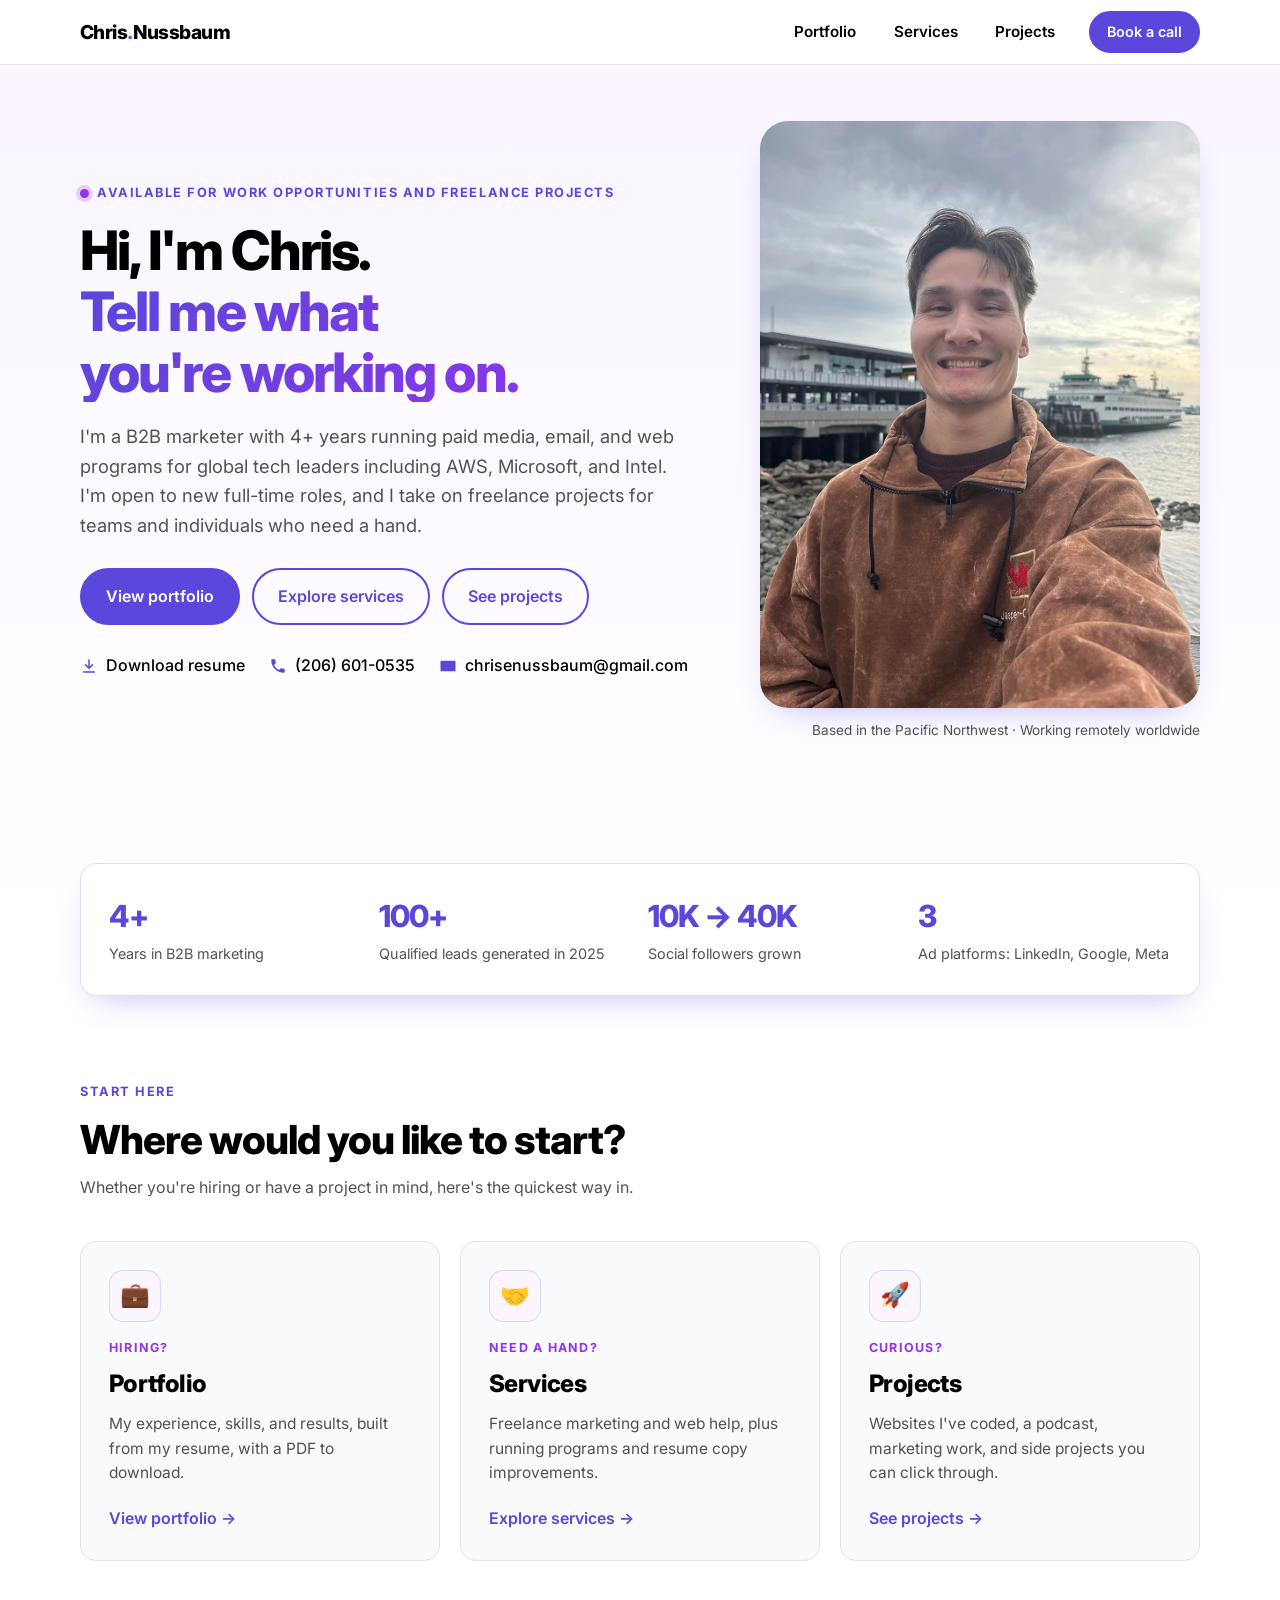
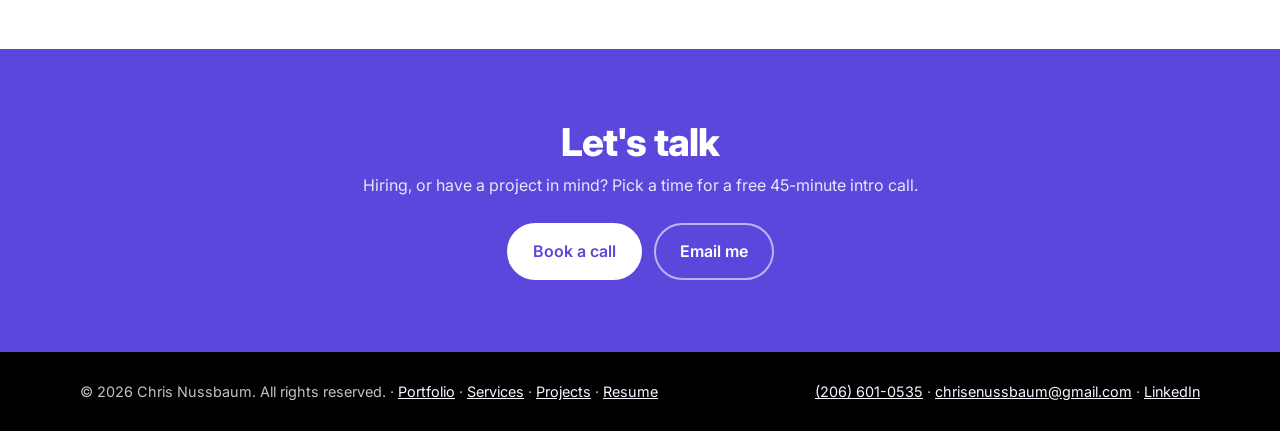
==== commit 50dbfb78: "Split site into Home, Portfolio, Services, Projects, and Book pages - Separate pages to reduce conte" ====
--- a/index.html
+++ b/index.html
@@ -38,13 +38,13 @@
 
   <header class="nav" id="top">
     <div class="wrap nav__inner">
-      <a href="#top" class="brand" aria-label="Chris Nussbaum, home">Chris<span>.</span>Nussbaum</a>
+      <a href="index.html" class="brand" aria-label="Chris Nussbaum, home">Chris<span>.</span>Nussbaum</a>
       <button class="nav__toggle" aria-expanded="false" aria-controls="menu" aria-label="Toggle menu"><span></span><span></span></button>
       <nav id="menu" class="nav__links" aria-label="Primary">
-        <a href="#portfolio" class="nav__link">Portfolio</a>
-        <a href="#services" class="nav__link">Services</a>
-        <a href="#projects" class="nav__link">Projects</a>
-        <a href="#book" class="btn btn--small">Book a call</a>
+        <a href="portfolio.html" class="nav__link">Portfolio</a>
+        <a href="services.html" class="nav__link">Services</a>
+        <a href="projects.html" class="nav__link">Projects</a>
+        <a href="book.html" class="btn btn--small">Book a call</a>
       </nav>
     </div>
   </header>
@@ -58,9 +58,9 @@
           <h1>Hi, I'm Chris. <em>Tell me what you're working on.</em></h1>
           <p class="lead">I'm a B2B marketer with 4+ years running paid media, email, and web programs for global tech leaders including AWS, Microsoft, and Intel. I'm open to new full-time roles, and I take on freelance projects for teams and individuals who need a hand.</p>
           <div class="hero__cta">
-            <a href="#portfolio" class="btn">View portfolio</a>
-            <a href="#services" class="btn btn--ghost">Explore services</a>
-            <a href="#projects" class="btn btn--ghost">See projects</a>
+            <a href="portfolio.html" class="btn">View portfolio</a>
+            <a href="services.html" class="btn btn--ghost">Explore services</a>
+            <a href="projects.html" class="btn btn--ghost">See projects</a>
           </div>
           <ul class="hero__contact">
             <li><a href="assets/Christopher_Nussbaum_Resume_2026.pdf" download><svg viewBox="0 0 24 24" aria-hidden="true"><path d="M12 3a1 1 0 0 1 1 1v8.6l2.8-2.8a1 1 0 1 1 1.4 1.4l-4.5 4.5a1 1 0 0 1-1.4 0L6.8 11.2a1 1 0 1 1 1.4-1.4L11 12.6V4a1 1 0 0 1 1-1zM5 19h14a1 1 0 1 1 0 2H5a1 1 0 1 1 0-2z"/></svg>Download resume</a></li>
@@ -82,539 +82,53 @@
       </div>
     </section>
 
-    <!-- PORTFOLIO (built from the resume) -->
-    <section class="section" id="portfolio">
+
+    <!-- WHERE TO START -->
+    <section class="section" id="explore">
       <div class="wrap">
         <header class="section__head">
-          <p class="eyebrow">Portfolio</p>
-          <h2>Experience, skills, and results</h2>
+          <p class="eyebrow">Start here</p>
+          <h2>Where would you like to start?</h2>
+          <p>Whether you're hiring or have a project in mind, here's the quickest way in.</p>
         </header>
-
-        <div class="summary">
-          <div>
-            <h3>Professional summary</h3>
-            <p>Marketing Specialist with 4+ years of experience driving high-growth demand generation for global tech leaders, including AWS, Microsoft, and Intel. Proven track record of executing end-to-end paid media strategies across LinkedIn, Google, and Meta Ads to build robust lead pipelines. A strategic partner to sales teams, I combine technical campaign management with content curation and webinar facilitation to deliver cohesive, multi-channel digital experiences.</p>
-          </div>
-          <div class="summary__actions">
-            <a class="btn" href="assets/Christopher_Nussbaum_Resume_2026.pdf" download>Download resume (PDF)</a>
-            <a class="btn btn--ghost" href="https://www.linkedin.com/in/chris-nussbaum-/" target="_blank" rel="noopener">LinkedIn profile ↗</a>
-            <a class="btn btn--ghost" href="#book">Schedule a chat</a>
-          </div>
-        </div>
-
-        <h3 class="subhead">Experience</h3>
-        <div class="timeline">
-          <article class="job">
-            <div class="job__meta"><span>Feb 2022 – Present</span><small>Redapt, Inc.</small></div>
-            <div class="job__body">
-              <h4 class="job__title">Marketing Campaign Specialist <small>Feb 2025 – Present</small></h4>
-              <p class="job__prev">Previously Marketing Coordinator, Feb 2022 – Jan 2025</p>
-              <ul>
-                <li>Develop and execute demand generation programs using HubSpot, LinkedIn Ads, Google Ads, and other digital platforms, contributing to <b>100+ qualified leads generated in 2025</b>.</li>
-                <li>Lead Redapt's social media marketing operations across LinkedIn, Facebook, and X, growing audience engagement and expanding the company's following from <b>10,000 to 40,000 followers</b>.</li>
-                <li>Independently manage and execute integrated marketing campaigns across digital channels, including email, paid advertising, social media, webinars, and content marketing, aligned with company growth objectives.</li>
-                <li>Manage email marketing programs, including content development, segmentation, automation workflows, testing, database management, and performance optimization.</li>
-                <li>Coordinate webinar and event marketing programs, managing promotional strategy, registration workflows, content development, post-event reporting, and sales follow-up.</li>
-                <li>Manage website content initiatives and supported the website redesign using HubSpot Design Manager, HTML, CSS, and JavaScript.</li>
-              </ul>
-              <details class="job__more">
-                <summary>More responsibilities</summary>
-                <ul>
-                  <li>Own campaign workflows from planning through execution: timelines, stakeholders, deliverables, launch, and performance evaluation.</li>
-                  <li>Partner cross-functionally with sales, marketing leadership, and external advertising agencies to develop and optimize programs that support pipeline generation and customer engagement.</li>
-                  <li>Maintain ownership of Redapt's marketing asset ecosystem, including sales enablement materials, campaign resources, solution content, presentations, customer stories, guides, and digital collateral.</li>
-                  <li>Evaluate existing marketing materials, identify opportunities for improvement, and coordinate new resources to support sales initiatives and market-facing programs.</li>
-                  <li>Manage marketing calendars and coordinate priorities across multiple concurrent initiatives while meeting deadlines, quality standards, and business objectives.</li>
-                  <li>Review, edit, and approve digital marketing content across email, web, social media, and campaign channels to maintain brand standards and effective messaging.</li>
-                  <li>Analyze campaign performance metrics and create reporting insights to measure effectiveness, identify trends, and recommend improvements.</li>
-                </ul>
-              </details>
-              <p class="job__label">Skills</p>
-              <ul class="tags"><li>Campaign Strategy</li><li>Demand Generation</li><li>Marketing Operations</li><li>Project Management</li><li>Digital Marketing</li><li>Content Strategy</li><li>Analytics</li><li>Sales Enablement</li></ul>
-              <p class="job__label">Tools</p>
-              <ul class="tags"><li>HubSpot</li><li>LinkedIn Ads</li><li>Google Ads</li><li>Facebook Ads</li><li>HTML</li><li>CSS</li><li>JavaScript</li><li>Figma</li><li>Canva</li><li>Adobe Suite</li><li>SharePoint</li><li>Microsoft Suite</li><li>Google Suite</li><li>Claude</li><li>ChatGPT</li><li>Gemini</li><li>Claude Design</li></ul>
-              <p class="job__see">See the work: <a href="#projects">Redapt website, social, and webinars</a></p>
-            </div>
-          </article>
-
-          <article class="job">
-            <div class="job__meta"><span>Oct 2021 – Jan 2022</span><small>Microsoft</small></div>
-            <div class="job__body">
-              <h4 class="job__title">Administrative Assistant</h4>
-              <p class="job__prev">US Immigration Team</p>
-              <ul>
-                <li>Supported the US Immigration Team's high-volume operations by performing diverse administrative tasks.</li>
-                <li>Streamlined case management using MIMMS software, enhancing data integrity and operational efficiency, and successfully processed <b>50+ cases per day</b>.</li>
-                <li>Executed meticulous data audits, collaborating with cross-functional teams to keep immigration records accurate and up to date.</li>
-                <li>Implemented process improvements in case tracking and reporting, leading to more effective prioritization and resource allocation.</li>
-              </ul>
-              <p class="job__label">Skills</p>
-              <ul class="tags"><li>Project Management</li><li>Collaboration</li><li>Communication</li><li>Data Auditing</li><li>Data Reporting</li></ul>
-              <p class="job__label">Tools</p>
-              <ul class="tags"><li>Microsoft Office</li><li>OneNote</li><li>SharePoint</li><li>MIMMS</li><li>Teams</li><li>Outlook</li></ul>
-            </div>
-          </article>
-
-          <article class="job">
-            <div class="job__meta"><span>Jun – Oct 2021</span><small>Iterate.ai</small></div>
-            <div class="job__body">
-              <h4 class="job__title">Technical Writer <small>Internship</small></h4>
-              <ul>
-                <li>Curated two use cases a month highlighting practical applications of Iterate's platform and demonstrating tangible benefits for clients.</li>
-                <li>Researched Iterate.ai's low-code platform and emerging tech trends to create blog posts and case studies.</li>
-              </ul>
-              <p class="job__label">Skills</p>
-              <ul class="tags"><li>Content Creation</li><li>Market Research</li><li>Technical Writing</li><li>Competitor Analysis</li></ul>
-              <p class="job__label">Tools</p>
-              <ul class="tags"><li>Monday.com</li><li>Slack</li><li>Microsoft Suite</li><li>Google Suite</li></ul>
-            </div>
-          </article>
-        </div>
-
-        <h3 class="subhead">Skills &amp; tools</h3>
-        <div class="skills">
-          <div>
-            <h4>Marketing</h4>
-            <ul class="tags">
-              <li>Campaign Strategy</li><li>Demand Generation</li><li>Marketing Operations</li><li>Project Management</li><li>Digital Marketing</li><li>Content Strategy</li><li>Analytics</li><li>Sales Enablement</li>
-            </ul>
-          </div>
-          <div>
-            <h4>Platforms &amp; ads</h4>
-            <ul class="tags">
-              <li>HubSpot</li><li>LinkedIn Ads</li><li>Google Ads</li><li>Meta (Facebook) Ads</li><li>SharePoint</li>
-            </ul>
-          </div>
-          <div>
-            <h4>Web &amp; design</h4>
-            <ul class="tags">
-              <li>HTML</li><li>CSS</li><li>JavaScript</li><li>Figma</li><li>Canva</li><li>Adobe Suite</li><li>Claude Design</li>
-            </ul>
-          </div>
-          <div>
-            <h4>AI &amp; productivity</h4>
-            <ul class="tags">
-              <li>Claude</li><li>ChatGPT</li><li>Gemini</li><li>Microsoft Suite</li><li>Google Suite</li>
-            </ul>
-          </div>
-        </div>
-
-        <h3 class="subhead">Education &amp; honors</h3>
-        <ul class="facts facts--row">
-          <li><b>Education</b>Communication, B.A., Pacific Lutheran University</li>
-          <li><b>Eagle Scout · Boy Scouts of America</b>Earned 26 merit badges, served as a patrol leader twice, completed 400+ hours of community service, and designed, financed, and managed a year-long Eagle Project at a Washington State Park.</li>
-          <li><b>Student-athlete · Ida B. Wells &amp; Pacific Lutheran University</b>4-year varsity athlete in both cross country and track and field, in high school and college.</li>
-        </ul>
-      </div>
-    </section>
-
-    <!-- SERVICES -->
-    <section class="section section--alt" id="services">
-      <div class="wrap">
-        <header class="section__head">
-          <p class="eyebrow">Services</p>
-          <h2>How I can help</h2>
-          <p>Freelance help drawn from my work experience and from things I do outside of work. Pick a single service or combine them. Every engagement starts with a free call to scope goals, budget, and timeline.</p>
-        </header>
-
-        <h3 class="subhead subhead--first">Marketing &amp; web</h3>
-        <div class="cards">
-          <article class="card">
-            <div class="card__icon" aria-hidden="true">📈</div>
-            <h3>Paid Media Management</h3>
-            <p>Strategy, setup, and optimization of LinkedIn, Google, and Meta Ads, built around qualified leads rather than clicks.</p>
-            <ul><li>Audience &amp; keyword strategy</li><li>Creative and copy testing</li><li>Monthly performance reporting</li></ul>
-            <a href="#book" data-service="Paid Media Management" class="card__link">Book this →</a>
-          </article>
-          <article class="card">
-            <div class="card__icon" aria-hidden="true">🎯</div>
-            <h3>Demand Generation Programs</h3>
-            <p>End-to-end campaigns from planning to launch to analysis, aligned with your sales team's pipeline goals.</p>
-            <ul><li>Multi-channel campaign plans</li><li>Lead capture &amp; nurture flows</li><li>Sales follow-up alignment</li></ul>
-            <a href="#book" data-service="Demand Generation Programs" class="card__link">Book this →</a>
-          </article>
-          <article class="card">
-            <div class="card__icon" aria-hidden="true">✉️</div>
-            <h3>Email &amp; HubSpot Operations</h3>
-            <p>Email programs, automation workflows, segmentation, and database hygiene in HubSpot, built to be measured and maintained.</p>
-            <ul><li>Workflow &amp; automation builds</li><li>Segmentation &amp; A/B testing</li><li>CRM clean-up &amp; reporting</li></ul>
-            <a href="#book" data-service="Email & HubSpot Operations" class="card__link">Book this →</a>
-          </article>
-          <article class="card">
-            <div class="card__icon" aria-hidden="true">💻</div>
-            <h3>Landing Pages &amp; Web Updates</h3>
-            <p>Conversion-focused landing pages and website improvements using HTML, CSS, JavaScript, and HubSpot Design Manager.</p>
-            <ul><li>Landing pages &amp; templates</li><li>Website content updates</li><li>Basic redesign support</li></ul>
-            <a href="#book" data-service="Landing Pages & Web Updates" class="card__link">Book this →</a>
-          </article>
-          <article class="card">
-            <div class="card__icon" aria-hidden="true">🎤</div>
-            <h3>Webinars &amp; Events</h3>
-            <p>Promotion, registration workflows, live facilitation, and post-event follow-up that turns attendees into conversations.</p>
-            <ul><li>Promotion plan &amp; invitations</li><li>Registration &amp; reminders</li><li>Post-event reporting</li></ul>
-            <a href="#book" data-service="Webinars & Events" class="card__link">Book this →</a>
-          </article>
-          <article class="card">
-            <div class="card__icon" aria-hidden="true">✍️</div>
-            <h3>Content &amp; Social Media</h3>
-            <p>Case studies, guides, sales enablement collateral, and social strategy that has grown a company following from 10K to 40K.</p>
-            <ul><li>Case studies &amp; one-pagers</li><li>LinkedIn, Facebook &amp; X</li><li>Technical writing &amp; editing</li></ul>
-            <a href="#book" data-service="Content & Social Media" class="card__link">Book this →</a>
-          </article>
-        </div>
-
-        <h3 class="subhead">Beyond marketing</h3>
-        <div class="cards cards--two">
-          <article class="card">
-            <div class="card__icon" aria-hidden="true">🏃</div>
-            <h3>Running Programs</h3>
-            <p>Training programs for people preparing for distance events, backed by four years of varsity cross country and track and field.</p>
-            <ul><li>A plan built around your goal event</li><li>Fits your weekly schedule</li><li>Adjusted as you train</li></ul>
-            <a href="#book" data-service="Running Programs" class="card__link">Book this →</a>
-          </article>
-          <article class="card">
-            <div class="card__icon" aria-hidden="true">📄</div>
-            <h3>Resume Copy Improvements</h3>
-            <p>Sharper resume wording that leads with results and fits the roles you're going after, from someone who writes marketing copy for a living.</p>
-            <ul><li>Stronger, results-focused bullets</li><li>Clear, concise wording</li><li>Tailored to your target role</li></ul>
-            <a href="#book" data-service="Resume Copy Improvements" class="card__link">Book this →</a>
-          </article>
-        </div>
-
-        <h3 class="subhead">How it works</h3>
-        <ol class="steps">
-          <li><span>1</span><h3>Intro call</h3><p>45 minutes, free. We talk goals, audience, budget, and what success looks like.</p></li>
-          <li><span>2</span><h3>Proposal</h3><p>You get a scoped plan with deliverables, timeline, and pricing within a few days.</p></li>
-          <li><span>3</span><h3>Launch</h3><p>I build and launch, keeping you updated on a cadence that suits you.</p></li>
-          <li><span>4</span><h3>Report &amp; improve</h3><p>Plain-language reporting on what worked, what didn't, and what to do next.</p></li>
-        </ol>
-      </div>
-    </section>
-
-    <!-- PROJECTS -->
-    <section class="section section--tint" id="projects">
-      <div class="wrap">
-        <header class="section__head">
-          <p class="eyebrow">Projects</p>
-          <h2>Things I've built, run, and made</h2>
-          <p>Marketing work from my day job, sites I've coded, a podcast, and projects I do on the side. Coding projects below show a live preview.</p>
-        </header>
-
-        <div class="filters" role="group" aria-label="Filter projects">
-          <button type="button" class="filter" data-filter="all" aria-pressed="true">All</button>
-          <button type="button" class="filter" data-filter="marketing" aria-pressed="false">Marketing</button>
-          <button type="button" class="filter" data-filter="coding" aria-pressed="false">Coding</button>
-          <button type="button" class="filter" data-filter="podcast" aria-pressed="false">Podcast</button>
-          <button type="button" class="filter" data-filter="other" aria-pressed="false">Coaching &amp; writing</button>
-        </div>
-
-        <div class="samples" id="projectGrid">
-          <!-- MARKETING -->
-          <article class="sample" data-cat="marketing">
-            <a class="sample__shot sample__shot--auto" href="https://www.redapt.com/" target="_blank" rel="noopener" aria-label="Open Redapt website">
-              <img src="assets/work/redapt-website.webp" alt="Redapt.com home page: Solutions for Today, Architecture for Tomorrow, with partner logos including AWS, CrowdStrike, Dell, Intel, and Lenovo" loading="lazy" onerror="this.parentNode.classList.add('empty');this.remove()">
-              <span class="sample__fallback" aria-hidden="true">redapt.com</span>
-            </a>
-            <div class="sample__body">
-              <p class="sample__kind">Website · Marketing · Redapt, Inc.</p>
-              <h3>Redapt.com: content and redesign support</h3>
-              <dl>
-                <dt>My role</dt><dd>Manage website content and support the site redesign alongside marketing leadership, building and updating pages in HubSpot Design Manager with HTML, CSS, and JavaScript.</dd>
-                <dt>Also owned</dt><dd>The sales enablement materials, solution content, customer stories, guides, and presentations that feed the site and the sales team.</dd>
-                <dt>On the page</dt><dd>A homepage that leads with Redapt's "Solutions for Today, Architecture for Tomorrow" message and a partner bar featuring AWS, CrowdStrike, Dell, Intel, and Lenovo.</dd>
-              </dl>
-              <ul class="tags"><li>HubSpot</li><li>HTML</li><li>CSS</li><li>JavaScript</li><li>Content strategy</li></ul>
-              <a class="sample__cta" href="https://www.redapt.com/" target="_blank" rel="noopener">Visit redapt.com ↗</a>
-            </div>
-          </article>
-
-          <article class="sample" data-cat="marketing">
-            <a class="sample__shot" href="https://www.linkedin.com/company/redapt-inc" target="_blank" rel="noopener" aria-label="Open Redapt on LinkedIn">
-              <img src="assets/work/redapt-linkedin.webp" alt="Recent Redapt LinkedIn posts about HPE Juniper AI-native networking and cutting IT costs" loading="lazy" onerror="this.parentNode.classList.add('empty');this.remove()">
-              <span class="sample__fallback" aria-hidden="true">LinkedIn</span>
-            </a>
-            <div class="sample__body">
-              <p class="sample__kind">Social media · Marketing · Redapt, Inc.</p>
-              <h3>Redapt on LinkedIn, Facebook, and X</h3>
-              <dl>
-                <dt>My role</dt><dd>Lead social media operations for Redapt across LinkedIn, Facebook, and X: content, scheduling, and engagement.</dd>
-                <dt>Result</dt><dd>Grew the company's following from <b>10,000 to 40,000</b> followers.</dd>
-                <dt>Content</dt><dd>Partner-focused posts, such as HPE Juniper AI-native networking and cutting IT costs, built to start conversations with IT buyers.</dd>
-                <dt>Paid side</dt><dd>Run LinkedIn, Google, and Meta ad programs that contributed to <b>100+ qualified leads in 2025</b>.</dd>
-              </dl>
-              <ul class="tags"><li>LinkedIn</li><li>LinkedIn Ads</li><li>Facebook</li><li>X</li><li>Analytics</li></ul>
-              <a class="sample__cta" href="https://www.linkedin.com/company/redapt-inc" target="_blank" rel="noopener">View the company page ↗</a>
-            </div>
-          </article>
-
-          <article class="sample" data-cat="marketing">
-            <a class="sample__shot sample__shot--auto" href="https://www.redapt.com/events" target="_blank" rel="noopener" aria-label="Open Redapt events and webinars">
-              <img src="assets/work/redapt-events.webp" alt="Redapt on-demand webinars: Dr. Migrate Rapid Assessment Migration for Azure, and Nonprofit Unified Analytics Microsoft Fabric" loading="lazy" onerror="this.parentNode.classList.add('empty');this.remove()">
-              <span class="sample__fallback" aria-hidden="true">Events &amp; webinars</span>
-            </a>
-            <div class="sample__body">
-              <p class="sample__kind">Webinars &amp; events · Marketing · Redapt, Inc.</p>
-              <h3>Redapt webinars and events</h3>
-              <dl>
-                <dt>My role</dt><dd>Coordinate webinar and event marketing from start to finish: promotional strategy, registration workflows, content development, and post-event reporting.</dd>
-                <dt>Examples</dt><dd>On-demand webinars such as <i>Dr. Migrate: Rapid Assessment Migration for Azure</i> and <i>Nonprofit Unified Analytics on Microsoft Fabric</i>, both with Microsoft Azure.</dd>
-                <dt>After the event</dt><dd>Hand attendee follow-up to sales, so every registration becomes a conversation.</dd>
-              </dl>
-              <ul class="tags"><li>HubSpot</li><li>Email marketing</li><li>Webinar facilitation</li><li>Reporting</li></ul>
-              <a class="sample__cta" href="https://www.redapt.com/events" target="_blank" rel="noopener">Browse events &amp; webinars ↗</a>
-            </div>
-          </article>
-
-          <!-- CODING -->
-          <article class="sample" data-cat="coding">
-            <div class="sample__shot sample__shot--live" data-preview="https://nussbace.github.io/chrisnussbaum-thecnnetwork/">
-              <span class="sample__fallback" aria-hidden="true">The CN Network</span>
-              <iframe title="Live preview of The CN Network" tabindex="-1" sandbox="allow-scripts allow-same-origin" referrerpolicy="no-referrer"></iframe>
-              <a class="sample__overlay" href="https://nussbace.github.io/chrisnussbaum-thecnnetwork/" target="_blank" rel="noopener" aria-label="Open The CN Network"></a>
-            </div>
-            <div class="sample__body">
-              <p class="sample__kind">Capstone project · Coding · May 2020</p>
-              <h3>The CN Network</h3>
-              <dl>
-                <dt>The brief</dt><dd>COVID-19 meant a Pacific Lutheran University capstone could not be presented in person. I built a website to share it with professors, classmates, friends, and family.</dd>
-                <dt>What I did</dt><dd>Designed and coded the site from scratch in HTML and CSS, combining web development, UI/UX design, journalism, and research.</dd>
-              </dl>
-              <ul class="tags"><li>HTML</li><li>CSS</li><li>VS Code</li><li>YouTube</li><li>UI/UX</li></ul>
-              <a class="sample__cta" href="https://nussbace.github.io/chrisnussbaum-thecnnetwork/" target="_blank" rel="noopener">Open the full site ↗</a>
-            </div>
-          </article>
-
-          <!-- DRAFT COPY: Moments, both giveaways, and Trajectory descriptions are placeholders until Chris adds details -->
-          <article class="sample" data-cat="coding">
-            <div class="sample__shot sample__shot--live" data-preview="https://momentapp-business.github.io/moments/">
-              <span class="sample__fallback" aria-hidden="true">Moments</span>
-              <iframe title="Live preview of Moments" tabindex="-1" sandbox="allow-scripts allow-same-origin" referrerpolicy="no-referrer"></iframe>
-              <a class="sample__overlay" href="https://momentapp-business.github.io/moments/" target="_blank" rel="noopener" aria-label="Open Moments"></a>
-            </div>
-            <div class="sample__body">
-              <p class="sample__kind">Web project · Coding</p>
-              <h3>Moments</h3>
-              <dl>
-                <dt>My role</dt><dd>Development: coded the site and published it live on GitHub Pages.</dd>
-              </dl>
-              <ul class="tags"><li>Web development</li><li>GitHub Pages</li></ul>
-              <a class="sample__cta" href="https://momentapp-business.github.io/moments/" target="_blank" rel="noopener">Open the live site ↗</a>
-            </div>
-          </article>
-
-          <article class="sample" data-cat="coding">
-            <div class="sample__shot sample__shot--live" data-preview="https://chrisenussbaum.github.io/25-days-of-christmas/">
-              <span class="sample__fallback" aria-hidden="true">25 Days of Christmas</span>
-              <iframe title="Live preview of the Christmas Giveaway 2025 site" tabindex="-1" sandbox="allow-scripts allow-same-origin" referrerpolicy="no-referrer"></iframe>
-              <a class="sample__overlay" href="https://chrisenussbaum.github.io/25-days-of-christmas/" target="_blank" rel="noopener" aria-label="Open the Christmas Giveaway 2025 site"></a>
-            </div>
-            <div class="sample__body">
-              <p class="sample__kind">Holiday giveaway site · Coding · 2025</p>
-              <h3>Christmas Giveaway 2025: 25 Days of Christmas</h3>
-              <dl>
-                <dt>My role</dt><dd>Development: coded the 2025 giveaway site and published it live on GitHub Pages.</dd>
-              </dl>
-              <ul class="tags"><li>Web development</li><li>GitHub Pages</li></ul>
-              <a class="sample__cta" href="https://chrisenussbaum.github.io/25-days-of-christmas/" target="_blank" rel="noopener">Open the live site ↗</a>
-            </div>
-          </article>
-
-          <article class="sample" data-cat="coding">
-            <div class="sample__shot sample__shot--live" data-preview="https://chrisenussbaum.github.io/christmas-giveaway-2024/">
-              <span class="sample__fallback" aria-hidden="true">Christmas Giveaway 2024</span>
-              <iframe title="Live preview of the Christmas Giveaway 2024 site" tabindex="-1" sandbox="allow-scripts allow-same-origin" referrerpolicy="no-referrer"></iframe>
-              <a class="sample__overlay" href="https://chrisenussbaum.github.io/christmas-giveaway-2024/" target="_blank" rel="noopener" aria-label="Open the Christmas Giveaway 2024 site"></a>
-            </div>
-            <div class="sample__body">
-              <p class="sample__kind">Holiday giveaway site · Coding · 2024</p>
-              <h3>Christmas Giveaway 2024</h3>
-              <dl>
-                <dt>My role</dt><dd>Development: coded the 2024 giveaway site and published it live on GitHub Pages.</dd>
-              </dl>
-              <ul class="tags"><li>Web development</li><li>GitHub Pages</li></ul>
-              <a class="sample__cta" href="https://chrisenussbaum.github.io/christmas-giveaway-2024/" target="_blank" rel="noopener">Open the live site ↗</a>
-            </div>
-          </article>
-
-          <article class="sample" data-cat="coding">
-            <a class="sample__shot empty" href="https://chrisenussbaum.github.io/chrisnussbaum/" target="_blank" rel="noopener" aria-label="Open this website's GitHub Pages version">
-              <span class="sample__fallback" aria-hidden="true">You're here</span>
-            </a>
-            <div class="sample__body">
-              <p class="sample__kind">Portfolio &amp; services site · Coding</p>
-              <h3>This website</h3>
-              <dl>
-                <dt>What it is</dt><dd>The site you're on: a portfolio for recruiters and a services page for freelance clients, with Calendly booking built in.</dd>
-                <dt>My role</dt><dd>Design, content, and development.</dd>
-              </dl>
-              <ul class="tags"><li>HTML</li><li>CSS</li><li>JavaScript</li><li>Calendly</li></ul>
-              <a class="sample__cta" href="https://chrisenussbaum.github.io/chrisnussbaum/" target="_blank" rel="noopener">Open the GitHub Pages version ↗</a>
-            </div>
-          </article>
-
-          <!-- PODCAST -->
-          <article class="sample" data-cat="podcast">
-            <a class="sample__shot empty" href="https://creators.spotify.com/pod/profile/moments-podcast-podcast/" target="_blank" rel="noopener" aria-label="Open Trajectory on Spotify">
-              <span class="sample__fallback" aria-hidden="true">🎙️ Trajectory</span>
-            </a>
-            <div class="sample__body">
-              <p class="sample__kind">Podcast</p>
-              <h3>Trajectory</h3>
-              <dl>
-                <dt>What it is</dt><dd>A podcast, available on Spotify.</dd>
-              </dl>
-              <ul class="tags"><li>Podcasting</li><li>Spotify</li></ul>
-              <a class="sample__cta" href="https://creators.spotify.com/pod/profile/moments-podcast-podcast/" target="_blank" rel="noopener">Listen on Spotify ↗</a>
-            </div>
-          </article>
-
-          <!-- COACHING & WRITING -->
-          <article class="sample" data-cat="other">
-            <div class="sample__shot empty"><span class="sample__fallback" aria-hidden="true">🏃 Running programs</span></div>
-            <div class="sample__body">
-              <p class="sample__kind">Coaching · Side project</p>
-              <h3>Running programs for distance events</h3>
-              <dl>
-                <dt>What I do</dt><dd>Help people build running programs to train for distance events, drawing on four years of varsity cross country and track and field.</dd>
-              </dl>
-              <ul class="tags"><li>Training plans</li><li>Coaching</li></ul>
-              <a class="sample__cta" href="#book" data-service="Running Programs">Ask about a program →</a>
-            </div>
-          </article>
-
-          <article class="sample" data-cat="other">
-            <div class="sample__shot empty"><span class="sample__fallback" aria-hidden="true">📄 Resume copy</span></div>
-            <div class="sample__body">
-              <p class="sample__kind">Writing · Side project</p>
-              <h3>Resume copy improvements</h3>
-              <dl>
-                <dt>What I do</dt><dd>Help people sharpen their resume wording so it leads with results and fits the roles they want.</dd>
-              </dl>
-              <ul class="tags"><li>Copywriting</li><li>Editing</li></ul>
-              <a class="sample__cta" href="#book" data-service="Resume Copy Improvements">Ask about a review →</a>
-            </div>
-          </article>
-        </div>
-
-        <aside class="more">
-          <div>
-            <h3>More samples on request</h3>
-            <p>Much of my work lives inside email platforms, ad accounts, and sales decks that aren't public: campaign reports, email programs, webinar plans, customer stories, and sales enablement collateral. I'm happy to walk through anonymized examples on a call.</p>
-          </div>
-          <a class="btn" href="#book">Ask for samples</a>
-        </aside>
-      </div>
-    </section>
-
-    <!-- BOOKING -->
-    <section class="section section--primary" id="book">
-      <div class="wrap">
-        <header class="section__head">
-          <p class="eyebrow">Book a call</p>
-          <h2>Let's talk</h2>
-          <p id="bookIntro">Hiring, or have a project in mind? Pick a day and time for a free 45-minute intro call. I'll confirm by email, usually within one business day. Times shown in Pacific Time.</p>
-        </header>
-
-        <div id="calendlyWrap" class="calendly" hidden>
-          <div id="calendlyEmbed" class="calendly__embed" aria-label="Schedule a call"></div>
-          <p class="hint">Scheduler not loading? Email <a href="mailto:chrisenussbaum@gmail.com">chrisenussbaum@gmail.com</a> or call <a href="tel:+12066010535">(206) 601-0535</a>.</p>
-        </div>
-
-        <form id="bookingForm" class="booking" novalidate>
-          <div class="booking__pick">
-            <fieldset>
-              <legend>1. Choose a date</legend>
-              <div class="dates" id="dates" role="radiogroup" aria-label="Available dates"></div>
-            </fieldset>
-            <fieldset>
-              <legend>2. Choose a time (PT)</legend>
-              <div class="times" id="times" role="radiogroup" aria-label="Available times"></div>
-              <p class="hint" id="timeHint">Select a date to see times.</p>
-            </fieldset>
-          </div>
-
-          <div class="booking__details">
-            <fieldset>
-              <legend>3. Your details</legend>
-              <label>Name <input name="name" autocomplete="name" required></label>
-              <label>Email <input name="email" type="email" autocomplete="email" required></label>
-              <label>Phone <span class="opt">(optional)</span> <input name="phone" type="tel" autocomplete="tel"></label>
-              <label>Service
-                <select name="service" id="serviceSelect">
-                  <option>Not sure yet</option>
-                  <option>Job opportunity</option>
-                  <option>Paid Media Management</option>
-                  <option>Demand Generation Programs</option>
-                  <option>Email &amp; HubSpot Operations</option>
-                  <option>Landing Pages &amp; Web Updates</option>
-                  <option>Webinars &amp; Events</option>
-                  <option>Content &amp; Social Media</option>
-                  <option>Running Programs</option>
-                  <option>Resume Copy Improvements</option>
-                </select>
-              </label>
-              <label>How should I reach you?
-                <select name="method"><option>Video call</option><option>Phone call</option></select>
-              </label>
-              <label>Tell me about your project <span class="opt">(optional)</span>
-                <textarea name="notes" rows="3" placeholder="Goals, timeline, budget range…"></textarea>
-              </label>
-              <p class="error" id="formError" role="alert" hidden></p>
-              <button type="submit" class="btn btn--light">Request this appointment</button>
-              <p class="hint">This opens a pre-filled email to me. Nothing is booked until I confirm.</p>
-            </fieldset>
-          </div>
-        </form>
-
-        <div class="confirm" id="confirm" hidden tabindex="-1">
-          <h3>Almost done: send the email</h3>
-          <p id="confirmText"></p>
-          <div class="confirm__actions">
-            <a class="btn btn--light" id="mailLink" href="#">Open email draft</a>
-            <button class="btn btn--ghost-light" type="button" id="icsBtn">Add to my calendar (.ics)</button>
-            <button class="btn btn--ghost-light" type="button" id="againBtn">Change details</button>
-          </div>
-          <p class="hint">Email app didn't open? Send your request to <a href="mailto:chrisenussbaum@gmail.com">chrisenussbaum@gmail.com</a> or text/call <a href="tel:+12066010535">(206) 601-0535</a>.</p>
+        <div class="paths">
+          <a class="path" href="portfolio.html">
+            <span class="path__icon" aria-hidden="true">💼</span>
+            <span class="path__kicker">Hiring?</span>
+            <strong>Portfolio</strong>
+            <span>My experience, skills, and results, built from my resume, with a PDF to download.</span>
+            <span class="path__go">View portfolio →</span>
+          </a>
+          <a class="path" href="services.html">
+            <span class="path__icon" aria-hidden="true">🤝</span>
+            <span class="path__kicker">Need a hand?</span>
+            <strong>Services</strong>
+            <span>Freelance marketing and web help, plus running programs and resume copy improvements.</span>
+            <span class="path__go">Explore services →</span>
+          </a>
+          <a class="path" href="projects.html">
+            <span class="path__icon" aria-hidden="true">🚀</span>
+            <span class="path__kicker">Curious?</span>
+            <strong>Projects</strong>
+            <span>Websites I've coded, a podcast, marketing work, and side projects you can click through.</span>
+            <span class="path__go">See projects →</span>
+          </a>
         </div>
       </div>
     </section>
 
-    <!-- CONTACT -->
-    <section class="section" id="contact">
+    <section class="section section--primary cta">
       <div class="wrap">
-        <header class="section__head">
-          <p class="eyebrow">Contact</p>
-          <h2>Prefer to reach out directly?</h2>
-        </header>
-        <div class="contact">
-          <a class="contact__card" href="tel:+12066010535">
-            <span class="contact__label">Phone</span><strong>(206) 601-0535</strong><span>Call or text</span>
-          </a>
-          <a class="contact__card" href="mailto:chrisenussbaum@gmail.com">
-            <span class="contact__label">Email</span><strong>chrisenussbaum@gmail.com</strong><span>Reply within one business day</span>
-          </a>
-          <a class="contact__card" href="https://www.linkedin.com/in/chris-nussbaum-/" target="_blank" rel="noopener">
-            <span class="contact__label">LinkedIn</span><strong>chris-nussbaum-</strong><span>Connect or message</span>
-          </a>
-        </div>
-
-        <form id="contactForm" class="quick" novalidate>
-          <h3>Send a quick message</h3>
-          <div class="quick__row">
-            <label>Name <input name="name" autocomplete="name" required></label>
-            <label>Email <input name="email" type="email" autocomplete="email" required></label>
-          </div>
-          <label>Message <textarea name="message" rows="4" required></textarea></label>
-          <p class="error" id="contactError" role="alert" hidden></p>
-          <button class="btn" type="submit">Send message</button>
-        </form>
+        <h2>Let's talk</h2>
+        <p>Hiring, or have a project in mind? Pick a time for a free 45-minute intro call.</p>
+        <div class="cta__actions"><a class="btn btn--light" href="book.html">Book a call</a><a class="btn btn--ghost-light" href="mailto:chrisenussbaum@gmail.com">Email me</a></div>
       </div>
     </section>
   </main>
 
   <footer class="footer">
     <div class="wrap footer__inner">
-      <p>© <span id="year">2026</span> Chris Nussbaum. All rights reserved. · <a href="#portfolio">Portfolio</a> · <a href="#services">Services</a> · <a href="#projects">Projects</a> · <a href="assets/Christopher_Nussbaum_Resume_2026.pdf" download>Resume</a></p>
+      <p>© <span id="year">2026</span> Chris Nussbaum. All rights reserved. · <a href="portfolio.html">Portfolio</a> · <a href="services.html">Services</a> · <a href="projects.html">Projects</a> · <a href="assets/Christopher_Nussbaum_Resume_2026.pdf" download>Resume</a></p>
       <p><a href="tel:+12066010535">(206) 601-0535</a> · <a href="mailto:chrisenussbaum@gmail.com">chrisenussbaum@gmail.com</a> · <a href="https://www.linkedin.com/in/chris-nussbaum-/" target="_blank" rel="noopener">LinkedIn</a></p>
     </div>
   </footer>
--- a/css/styles.css
+++ b/css/styles.css
@@ -79,7 +79,7 @@
 .section--primary{background:var(--primary);color:#fff}
 .section--primary .eyebrow{color:var(--lavender)}
 .section__head{max-width:640px;margin-bottom:2.5rem}
-.section__head h2{font-size:clamp(1.8rem,3.5vw,2.5rem);margin-bottom:.75rem}
+.section__head h1,.section__head h2{font-size:clamp(1.8rem,3.5vw,2.5rem);margin-bottom:.75rem}
 .section__head p:not(.eyebrow){color:var(--muted)}
 .section--primary .section__head p:not(.eyebrow){color:rgba(250,245,255,.88)}
 
@@ -106,6 +106,23 @@
 .summary__actions .btn{text-align:center}
 .facts--row{grid-template-columns:repeat(3,1fr)}
 .facts--row li{background:var(--gray)}
+
+/* home: where to start */
+.paths{display:grid;grid-template-columns:repeat(3,1fr);gap:1.25rem}
+.path{display:flex;flex-direction:column;gap:.5rem;padding:1.75rem;background:var(--gray);border:1px solid var(--line);border-radius:var(--radius);text-decoration:none;color:var(--ink);transition:.2s}
+.path:hover{transform:translateY(-4px);box-shadow:var(--shadow);background:var(--white);border-color:var(--line-tint);color:var(--ink)}
+.path__icon{display:grid;place-items:center;width:52px;height:52px;border-radius:14px;background:var(--lavender);border:1px solid var(--line-tint);font-size:1.5rem;margin-bottom:.5rem}
+.path__kicker{font-size:.78rem;text-transform:uppercase;letter-spacing:.1em;font-weight:700;color:var(--accent-2)}
+.path strong{font-size:1.5rem;font-weight:800;letter-spacing:-.025em}
+.path span:not([class]){color:var(--muted);font-size:.97rem}
+.path__go{margin-top:auto;padding-top:.75rem;font-weight:600;color:var(--accent)}
+.path:hover .path__go{color:var(--accent-2)}
+
+/* closing call-to-action band */
+.cta{text-align:center;padding:72px 0}
+.cta h2{font-size:clamp(1.8rem,3.5vw,2.4rem);margin-bottom:.6rem}
+.cta p{color:rgba(250,245,255,.9);max-width:36em;margin:0 auto 1.5rem}
+.cta__actions{display:flex;flex-wrap:wrap;gap:.75rem;justify-content:center}
 
 /* project filters */
 .filters{display:flex;flex-wrap:wrap;gap:.5rem;margin-bottom:1.5rem}
@@ -254,6 +271,7 @@
   .stats{grid-template-columns:repeat(2,1fr);transform:none;margin-top:40px}
   .hero{margin-bottom:0}
   .cards{grid-template-columns:repeat(2,1fr)}
+  .paths{grid-template-columns:1fr}
   .cards--two{grid-template-columns:repeat(2,1fr)}
   .steps{grid-template-columns:repeat(2,1fr)}
   .contact{grid-template-columns:1fr}
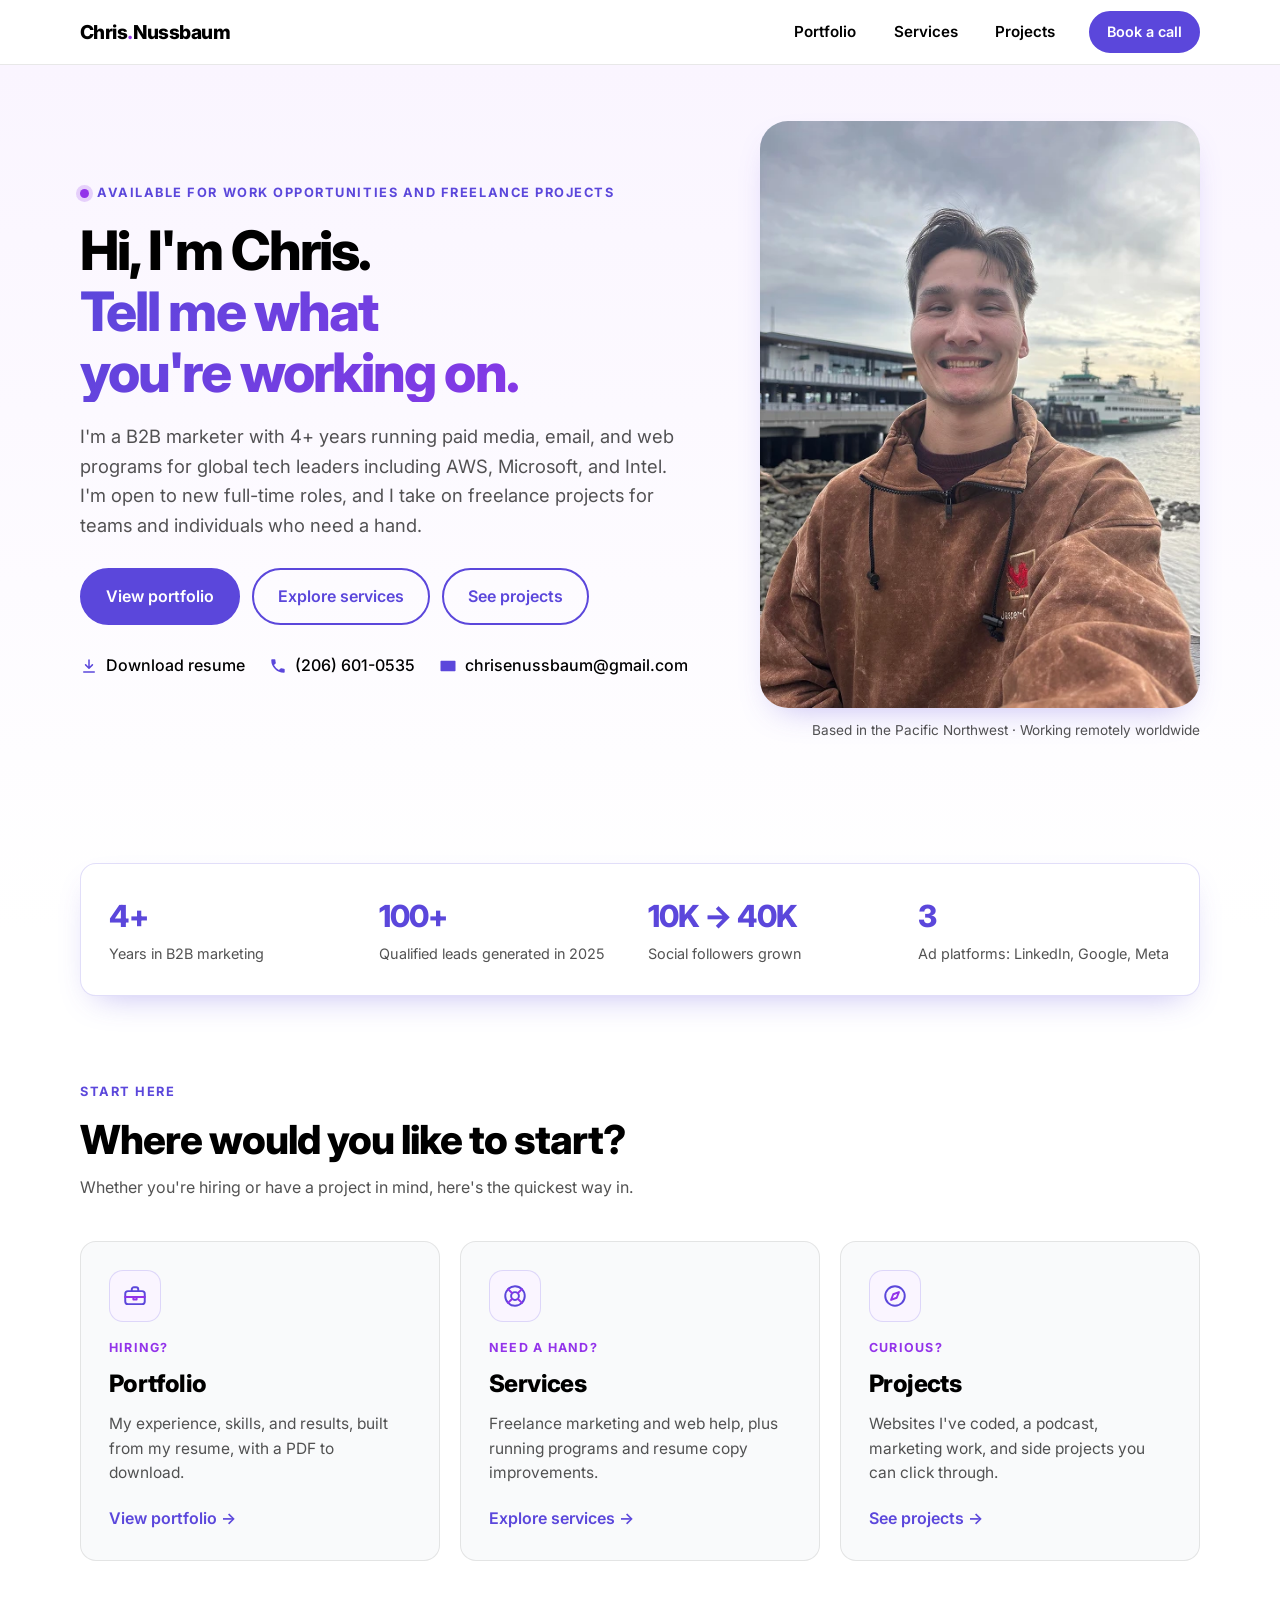
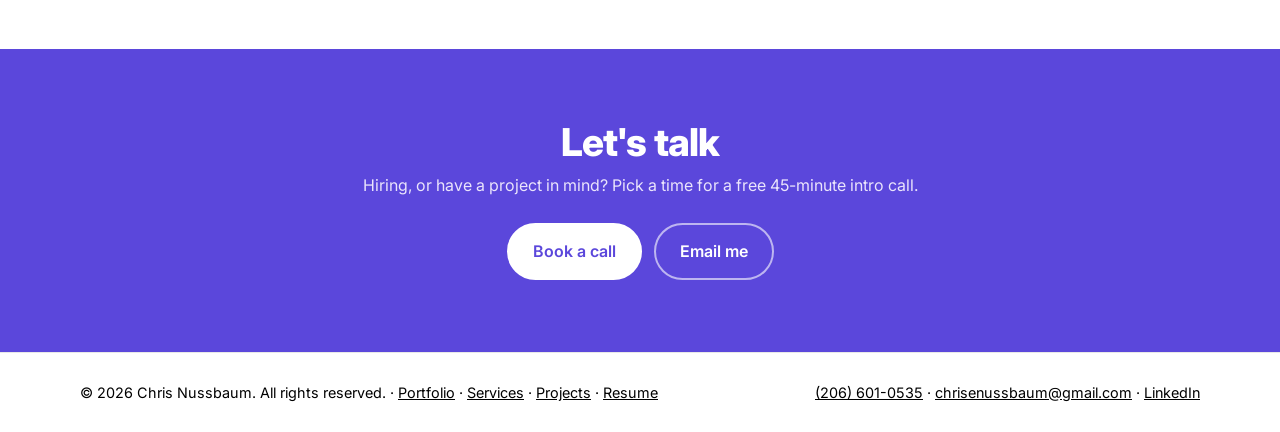
==== commit 7553924a: "Replace emojis with custom SVG icons; lighten footer and CTA band - Original two-tone icon set (indi" ====
--- a/index.html
+++ b/index.html
@@ -34,6 +34,19 @@
   </script>
 </head>
 <body>
+  <svg width="0" height="0" style="position:absolute" aria-hidden="true" focusable="false"><defs>
+    <symbol id="i-briefcase" viewBox="0 0 24 24"><rect x="3" y="7.5" width="18" height="12" rx="2.5"/><path d="M9 7.5V6a2 2 0 0 1 2-2h2a2 2 0 0 1 2 2v1.5"/><path d="M3 13h18" style="stroke:var(--accent-2)"/><path d="M10.5 13v2.2h3V13" style="stroke:var(--accent-2)"/></symbol>
+    <symbol id="i-lifebuoy" viewBox="0 0 24 24"><circle cx="12" cy="12" r="9"/><circle cx="12" cy="12" r="3.6"/><path d="M5.6 5.6l3.9 3.9M14.5 14.5l3.9 3.9M18.4 5.6l-3.9 3.9M9.5 14.5l-3.9 3.9" style="stroke:var(--accent-2)"/></symbol>
+    <symbol id="i-compass" viewBox="0 0 24 24"><circle cx="12" cy="12" r="9"/><path d="M15.6 8.4l-2 5.2-5.2 2 2-5.2z" style="stroke:var(--accent-2)"/></symbol>
+    <symbol id="i-chart" viewBox="0 0 24 24"><path d="M4 4v16h16"/><path d="M8.5 16v-3.5M12.5 16V10M16.5 16v-5"/><path d="M7 9l4-3 3 2 5-4M16 4h3v3" style="stroke:var(--accent-2)"/></symbol>
+    <symbol id="i-target" viewBox="0 0 24 24"><circle cx="12" cy="12" r="9"/><circle cx="12" cy="12" r="4.8"/><path d="M12 12l6.5-6.5M15.5 5.5h3v3" style="stroke:var(--accent-2)"/></symbol>
+    <symbol id="i-mail" viewBox="0 0 24 24"><rect x="3" y="5.5" width="18" height="13" rx="2.5"/><path d="M3.8 7.6l8.2 6 8.2-6" style="stroke:var(--accent-2)"/></symbol>
+    <symbol id="i-code" viewBox="0 0 24 24"><path d="M8.5 8l-4 4 4 4M15.5 8l4 4-4 4"/><path d="M13.4 6l-2.8 12" style="stroke:var(--accent-2)"/></symbol>
+    <symbol id="i-mic" viewBox="0 0 24 24"><rect x="9" y="3" width="6" height="11" rx="3"/><path d="M5.5 11.5a6.5 6.5 0 0 0 13 0"/><path d="M12 18v3M9 21h6" style="stroke:var(--accent-2)"/></symbol>
+    <symbol id="i-pen" viewBox="0 0 24 24"><path d="M4 20l1-4.5L16.5 4a2.1 2.1 0 0 1 3 3L8 18.5z"/><path d="M14.5 6l3 3M13 21h8" style="stroke:var(--accent-2)"/></symbol>
+    <symbol id="i-stopwatch" viewBox="0 0 24 24"><circle cx="12" cy="13.5" r="7.5"/><path d="M10 3h4M12 3v3"/><path d="M12 13.5V9.5M18.4 6.6l1.2-1.2" style="stroke:var(--accent-2)"/></symbol>
+    <symbol id="i-doc" viewBox="0 0 24 24"><path d="M7 3h7l5 5v11a2 2 0 0 1-2 2H7a2 2 0 0 1-2-2V5a2 2 0 0 1 2-2z"/><path d="M14 3v5h5M8.5 13h7M8.5 16.5h5" style="stroke:var(--accent-2)"/></symbol>
+  </defs></svg>
   <a class="skip" href="#main">Skip to content</a>
 
   <header class="nav" id="top">
@@ -93,21 +106,21 @@
         </header>
         <div class="paths">
           <a class="path" href="portfolio.html">
-            <span class="path__icon" aria-hidden="true">💼</span>
+            <span class="path__icon" aria-hidden="true"><svg class="icon"><use href="#i-briefcase"/></svg></span>
             <span class="path__kicker">Hiring?</span>
             <strong>Portfolio</strong>
             <span>My experience, skills, and results, built from my resume, with a PDF to download.</span>
             <span class="path__go">View portfolio →</span>
           </a>
           <a class="path" href="services.html">
-            <span class="path__icon" aria-hidden="true">🤝</span>
+            <span class="path__icon" aria-hidden="true"><svg class="icon"><use href="#i-lifebuoy"/></svg></span>
             <span class="path__kicker">Need a hand?</span>
             <strong>Services</strong>
             <span>Freelance marketing and web help, plus running programs and resume copy improvements.</span>
             <span class="path__go">Explore services →</span>
           </a>
           <a class="path" href="projects.html">
-            <span class="path__icon" aria-hidden="true">🚀</span>
+            <span class="path__icon" aria-hidden="true"><svg class="icon"><use href="#i-compass"/></svg></span>
             <span class="path__kicker">Curious?</span>
             <strong>Projects</strong>
             <span>Websites I've coded, a podcast, marketing work, and side projects you can click through.</span>
--- a/css/styles.css
+++ b/css/styles.css
@@ -20,7 +20,7 @@
 .skip{position:absolute;left:-999px;background:#fff;padding:8px 12px;z-index:100}
 .skip:focus{left:8px;top:8px}
 :focus-visible{outline:3px solid var(--accent);outline-offset:2px}
-.section--primary :focus-visible,.more :focus-visible,.footer :focus-visible{outline-color:#fff}
+.section--primary :focus-visible{outline-color:#fff}
 
 /* buttons */
 .btn{display:inline-block;background:var(--accent);color:#fff;text-decoration:none;padding:.85rem 1.5rem;border-radius:999px;border:2px solid var(--accent);cursor:pointer;font:inherit;font-weight:600;transition:.2s}
@@ -107,6 +107,8 @@
 .facts--row{grid-template-columns:repeat(3,1fr)}
 .facts--row li{background:var(--gray)}
 
+.icon{width:26px;height:26px;fill:none;stroke:currentColor;stroke-width:1.8;stroke-linecap:round;stroke-linejoin:round;color:var(--accent);display:block}
+
 /* home: where to start */
 .paths{display:grid;grid-template-columns:repeat(3,1fr);gap:1.25rem}
 .path{display:flex;flex-direction:column;gap:.5rem;padding:1.75rem;background:var(--gray);border:1px solid var(--line);border-radius:var(--radius);text-decoration:none;color:var(--ink);transition:.2s}
@@ -161,20 +163,20 @@
 /* work samples */
 .samples{display:grid;grid-template-columns:repeat(2,1fr);gap:1.5rem}
 .sample{background:var(--card);border:1px solid var(--line-tint);border-radius:var(--radius);overflow:hidden;display:flex;flex-direction:column}
-.sample__shot{display:block;position:relative;aspect-ratio:16/10;background:linear-gradient(135deg,var(--black),var(--primary));overflow:hidden}
+.sample__shot{display:block;position:relative;aspect-ratio:16/10;background:linear-gradient(135deg,var(--lavender),rgba(91,71,219,.22));overflow:hidden}
 .sample__shot img{width:100%;height:100%;object-fit:cover;object-position:top;position:absolute;inset:0;transition:transform .4s}
 .sample__shot:hover img{transform:scale(1.03)}
 .sample__shot--auto{aspect-ratio:auto;display:flex;align-items:center;background:var(--gray);border-bottom:1px solid var(--line)}
 .sample__shot--auto img{position:static;height:auto}
 .sample__shot--auto.empty{aspect-ratio:16/10}
-.sample__fallback{z-index:0;position:absolute;inset:0;display:none;place-items:center;font-weight:800;letter-spacing:-.02em;font-size:1.6rem;color:#fff}
+.sample__fallback{z-index:0;position:absolute;inset:0;display:none;place-items:center;font-weight:800;letter-spacing:-.02em;font-size:1.6rem;color:var(--ink)}
 .sample__shot.empty .sample__fallback{display:grid}
-.sample__shot--live{background:linear-gradient(135deg,var(--black),var(--primary))}
+.sample__shot--live{background:linear-gradient(135deg,var(--lavender),rgba(91,71,219,.22))}
 .sample__shot--live iframe{position:absolute;left:0;top:0;width:1280px;height:800px;border:0;background:#fff;transform-origin:0 0;transform:scale(var(--s,.4));pointer-events:none;opacity:0;transition:opacity .4s}
 .sample__shot--live iframe.loaded{opacity:1}
 .sample__shot--live .sample__fallback{display:grid}
 .sample__overlay{position:absolute;inset:0;z-index:2}
-.sample__shot.empty{background:linear-gradient(135deg,var(--black),var(--primary))}
+.sample__shot.empty{background:linear-gradient(135deg,var(--lavender),rgba(91,71,219,.22))}
 .sample__shot.empty .sample__fallback{padding:1rem;text-align:center}
 .sample__body{padding:1.5rem;display:flex;flex-direction:column;gap:.75rem;flex:1}
 .sample__kind{font-size:.78rem;text-transform:uppercase;letter-spacing:.1em;color:var(--accent);font-weight:700}
@@ -186,9 +188,9 @@
 .sample .tags li{background:var(--lavender);color:var(--accent);border-color:var(--line-tint)}
 .sample__cta{font-weight:600;text-decoration:none}
 .sample__cta:hover{text-decoration:underline}
-.more{margin-top:1.5rem;display:flex;justify-content:space-between;align-items:center;gap:2rem;background:var(--black);color:#fff;border-radius:var(--radius);padding:1.75rem 2rem}
+.more{margin-top:1.5rem;display:flex;justify-content:space-between;align-items:center;gap:2rem;background:linear-gradient(135deg,rgba(91,71,219,.16),rgba(147,51,234,.10));border:1px solid var(--line-tint);color:var(--black);border-radius:var(--radius);padding:1.75rem 2rem}
 .more h3{font-size:1.3rem;margin-bottom:.4rem}
-.more p{color:rgba(255,255,255,.76);font-size:.95rem;max-width:46em}
+.more p{color:rgba(0,0,0,.72);font-size:.95rem;max-width:46em}
 .more .btn{flex-shrink:0}
 
 /* skills */
@@ -252,10 +254,10 @@
 .quick__row{display:grid;grid-template-columns:1fr 1fr;gap:1rem}
 
 /* footer */
-.footer{background:var(--black);color:rgba(255,255,255,.76);padding:28px 0;font-size:.9rem}
+.footer{background:var(--white);color:var(--black);border-top:1px solid var(--line);padding:28px 0;font-size:.9rem}
 .footer__inner{display:flex;flex-wrap:wrap;justify-content:space-between;gap:.5rem 2rem}
-.footer a{color:var(--lavender)}
-.footer a:hover{color:#fff}
+.footer a{color:var(--black)}
+.footer a:hover{color:var(--accent-2)}
 
 /* reveal */
 .reveal{opacity:0;transform:translateY(18px);transition:.6s}
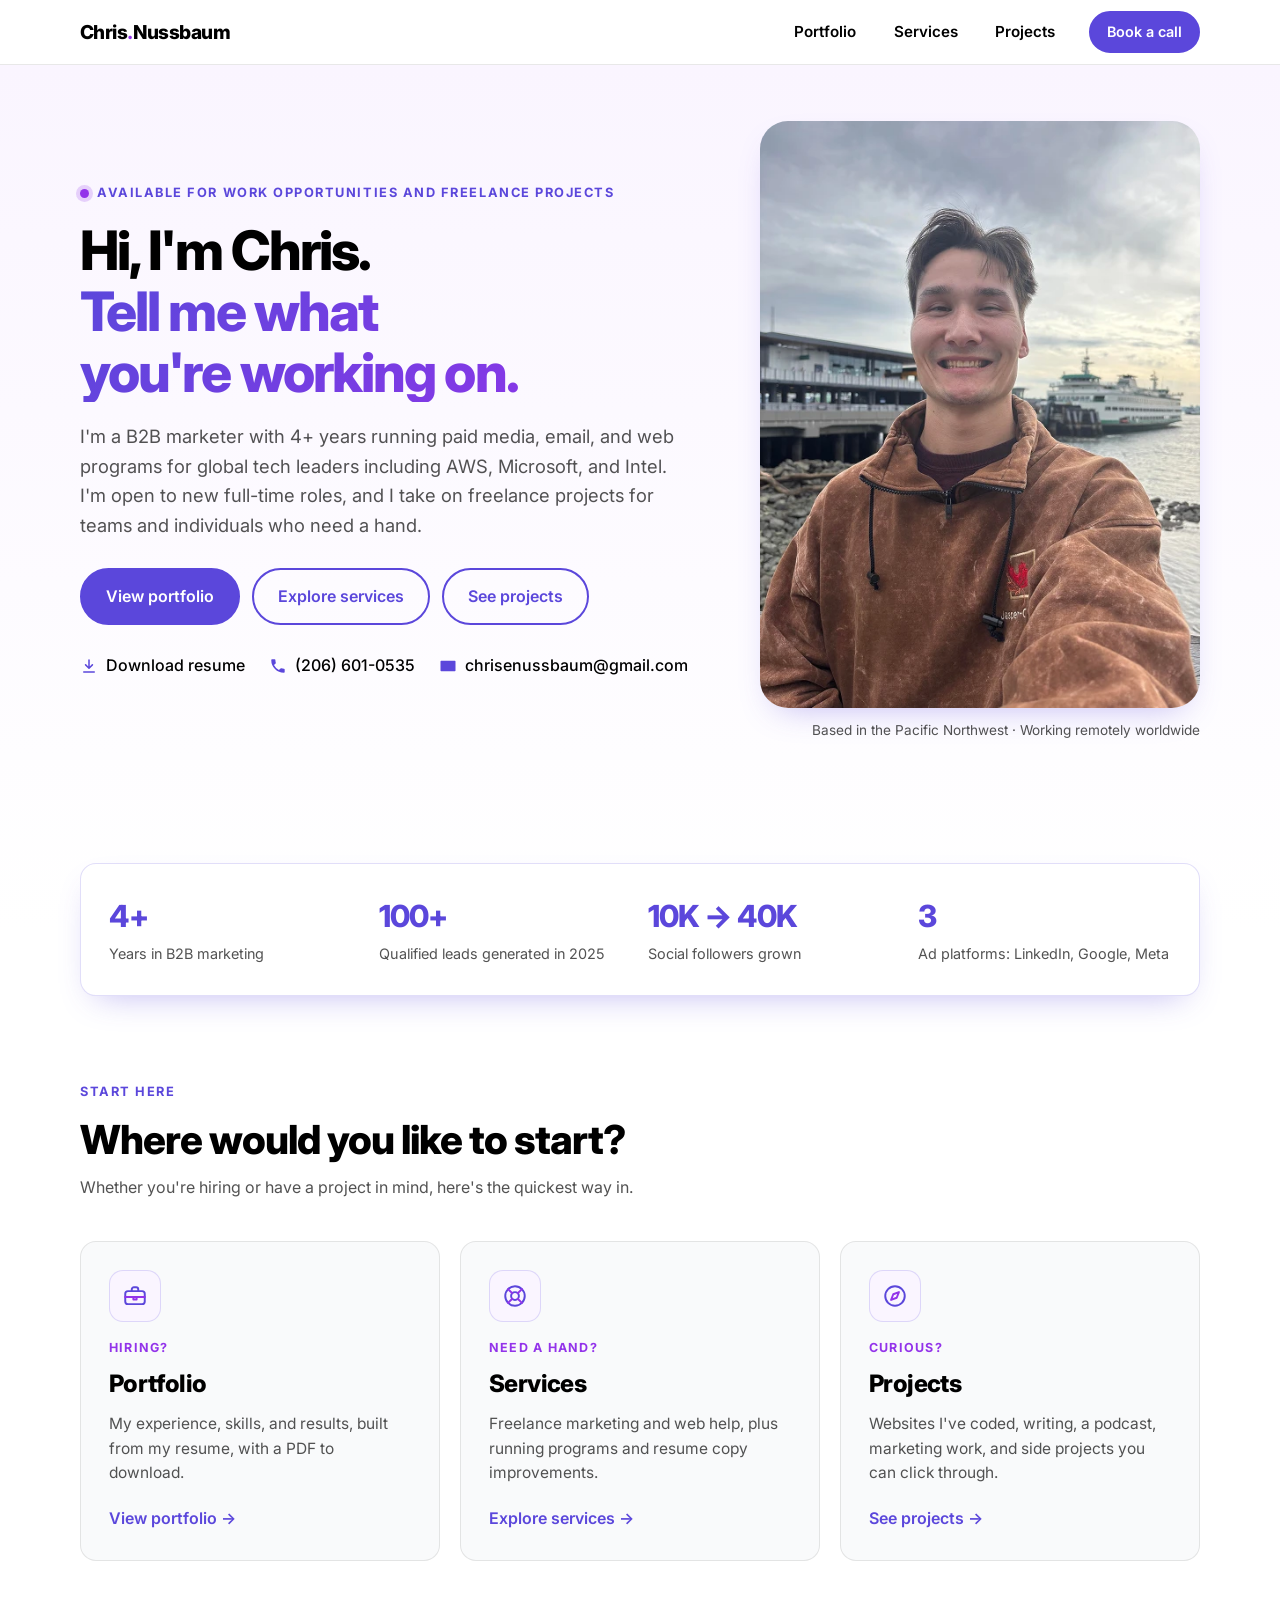
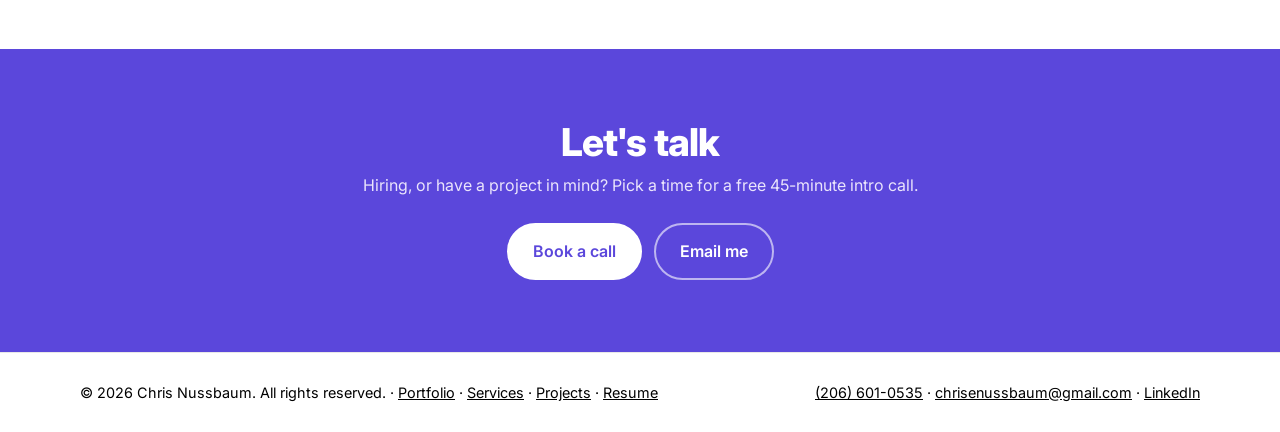
==== commit e1a7eead: "Add Iterate.ai and Medium writing to Portfolio and Projects - Portfolio: 'Selected writing' links un" ====
--- a/index.html
+++ b/index.html
@@ -123,7 +123,7 @@
             <span class="path__icon" aria-hidden="true"><svg class="icon"><use href="#i-compass"/></svg></span>
             <span class="path__kicker">Curious?</span>
             <strong>Projects</strong>
-            <span>Websites I've coded, a podcast, marketing work, and side projects you can click through.</span>
+            <span>Websites I've coded, writing, a podcast, marketing work, and side projects you can click through.</span>
             <span class="path__go">See projects →</span>
           </a>
         </div>
--- a/css/styles.css
+++ b/css/styles.css
@@ -150,6 +150,9 @@
 .job__label{font-size:.75rem;font-weight:700;text-transform:uppercase;letter-spacing:.1em;color:var(--accent-2);margin:1.1rem 0 .4rem}
 .job ul.tags{display:flex;margin:0;gap:.4rem}
 .job .tags li{background:var(--white);font-size:.8rem;padding:.2rem .65rem}
+.job .links{list-style:none;margin:0;padding:0;display:grid;gap:.35rem;font-size:.95rem}
+.job .links a{font-weight:600;text-decoration:none}
+.job .links a:hover{text-decoration:underline}
 .job__more{margin-top:.6rem}
 .job__more summary{cursor:pointer;font-weight:600;color:var(--accent);font-size:.95rem;padding:.25rem 0}
 .job__more summary:hover{color:var(--accent-2)}
@@ -192,6 +195,7 @@
 .more h3{font-size:1.3rem;margin-bottom:.4rem}
 .more p{color:rgba(0,0,0,.72);font-size:.95rem;max-width:46em}
 .more .btn{flex-shrink:0}
+.more--inline{margin:2rem 0 0}
 
 /* skills */
 .skills{display:grid;grid-template-columns:repeat(2,1fr);gap:2rem 3rem}
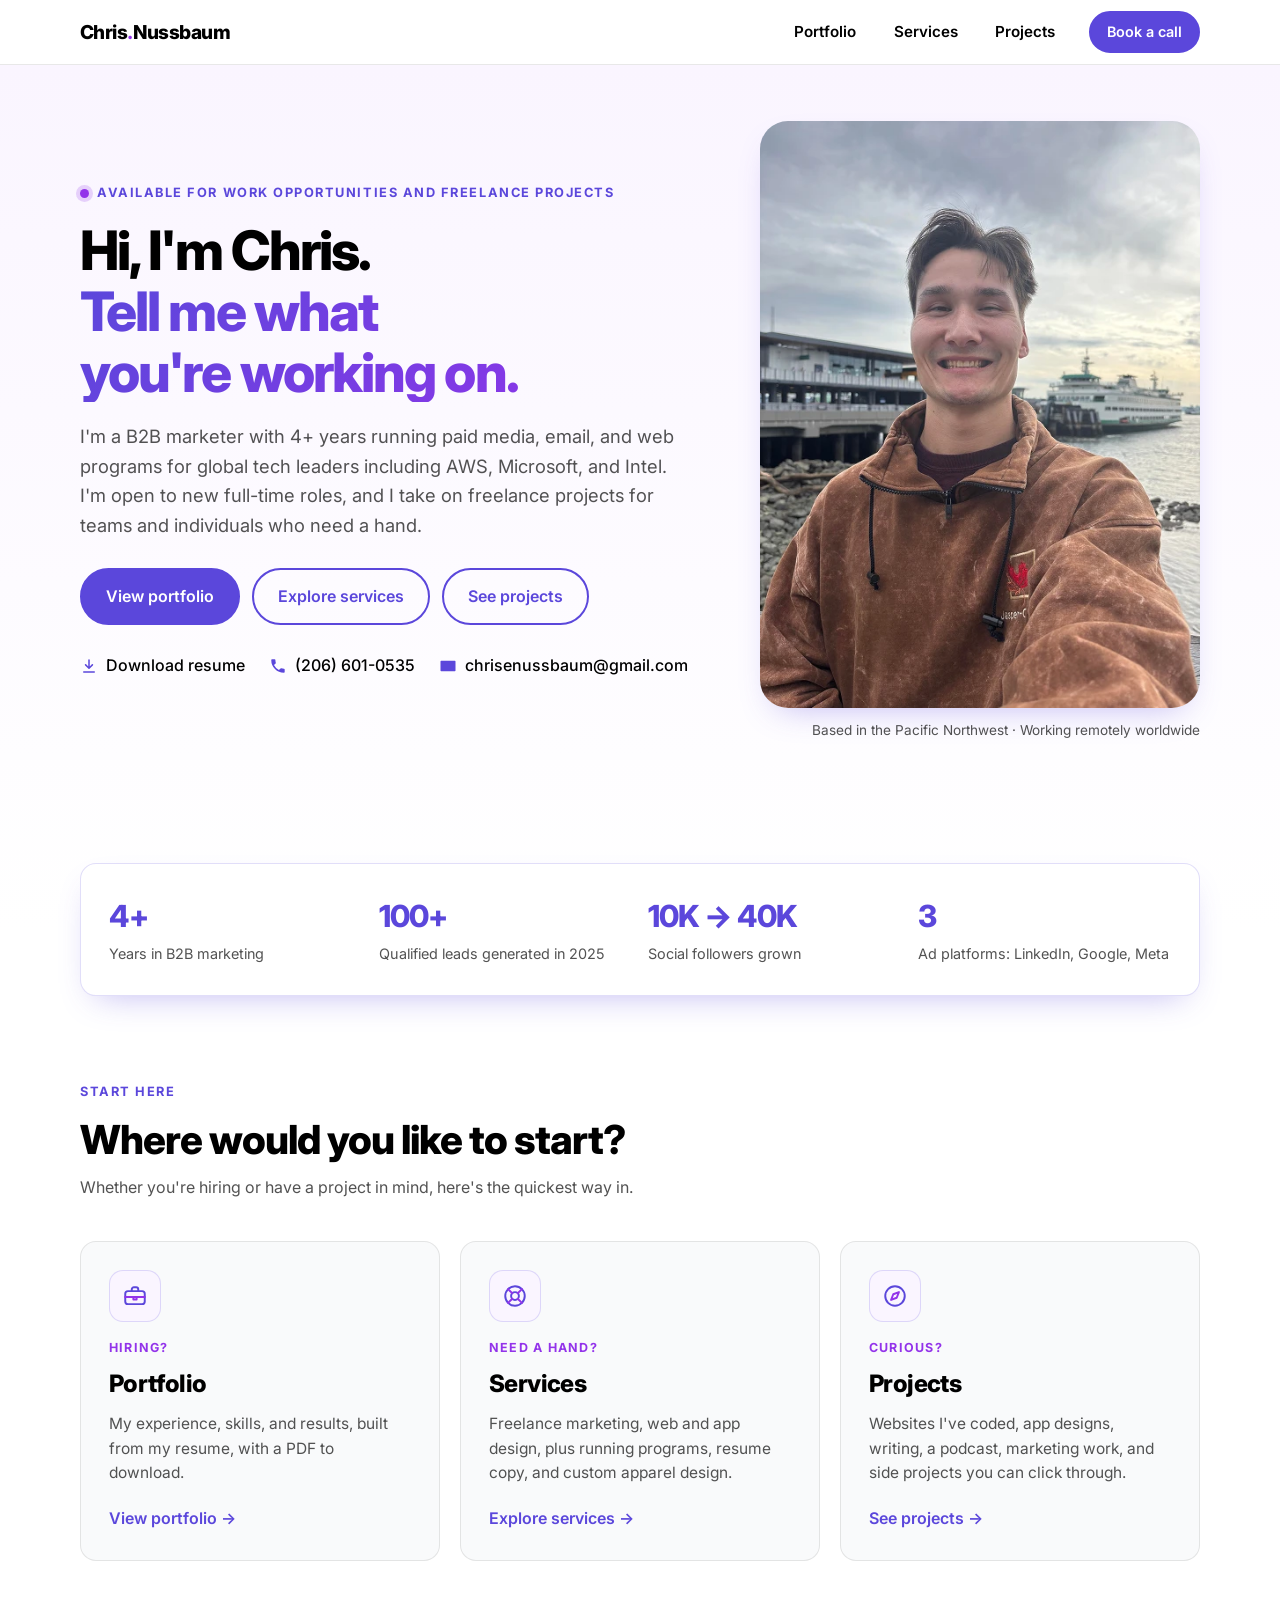
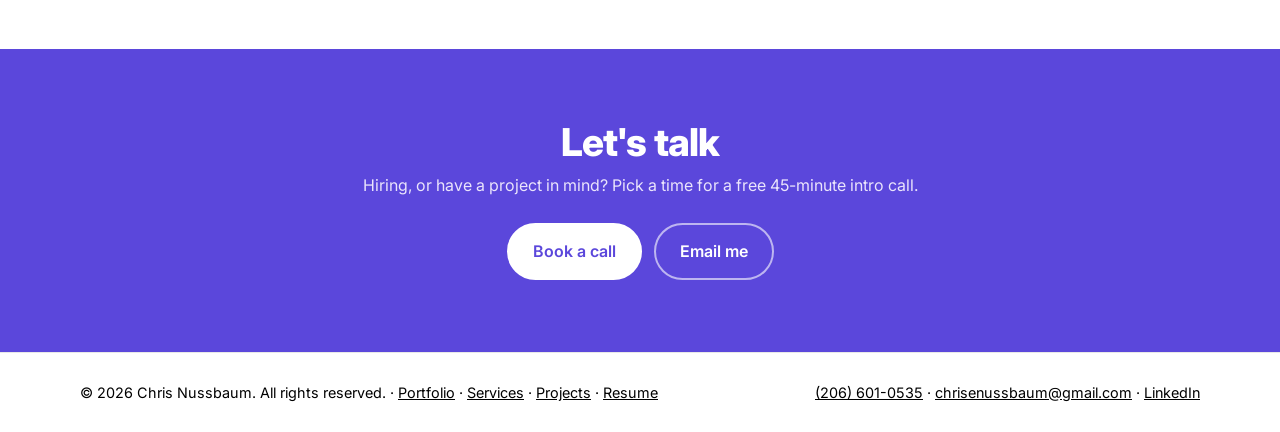
==== commit 1dbe00ef: "Add Fundamoment app and singlet designs; add web, app, and apparel services Projects: new Design fil" ====
--- a/index.html
+++ b/index.html
@@ -116,14 +116,14 @@
             <span class="path__icon" aria-hidden="true"><svg class="icon"><use href="#i-lifebuoy"/></svg></span>
             <span class="path__kicker">Need a hand?</span>
             <strong>Services</strong>
-            <span>Freelance marketing and web help, plus running programs and resume copy improvements.</span>
+            <span>Freelance marketing, web and app design, plus running programs, resume copy, and custom apparel design.</span>
             <span class="path__go">Explore services →</span>
           </a>
           <a class="path" href="projects.html">
             <span class="path__icon" aria-hidden="true"><svg class="icon"><use href="#i-compass"/></svg></span>
             <span class="path__kicker">Curious?</span>
             <strong>Projects</strong>
-            <span>Websites I've coded, writing, a podcast, marketing work, and side projects you can click through.</span>
+            <span>Websites I've coded, app designs, writing, a podcast, marketing work, and side projects you can click through.</span>
             <span class="path__go">See projects →</span>
           </a>
         </div>
--- a/css/styles.css
+++ b/css/styles.css
@@ -171,14 +171,11 @@
 .sample__shot:hover img{transform:scale(1.03)}
 .sample__shot--auto{aspect-ratio:auto;display:flex;align-items:center;background:var(--gray);border-bottom:1px solid var(--line)}
 .sample__shot--auto img{position:static;height:auto}
+.sample__shot--contain{background:var(--white);border-bottom:1px solid var(--line)}
+.sample__shot--contain img{object-fit:contain;object-position:center}
 .sample__shot--auto.empty{aspect-ratio:16/10}
 .sample__fallback{z-index:0;position:absolute;inset:0;display:none;place-items:center;font-weight:800;letter-spacing:-.02em;font-size:1.6rem;color:var(--ink)}
 .sample__shot.empty .sample__fallback{display:grid}
-.sample__shot--live{background:linear-gradient(135deg,var(--lavender),rgba(91,71,219,.22))}
-.sample__shot--live iframe{position:absolute;left:0;top:0;width:1280px;height:800px;border:0;background:#fff;transform-origin:0 0;transform:scale(var(--s,.4));pointer-events:none;opacity:0;transition:opacity .4s}
-.sample__shot--live iframe.loaded{opacity:1}
-.sample__shot--live .sample__fallback{display:grid}
-.sample__overlay{position:absolute;inset:0;z-index:2}
 .sample__shot.empty{background:linear-gradient(135deg,var(--lavender),rgba(91,71,219,.22))}
 .sample__shot.empty .sample__fallback{padding:1rem;text-align:center}
 .sample__body{padding:1.5rem;display:flex;flex-direction:column;gap:.75rem;flex:1}
